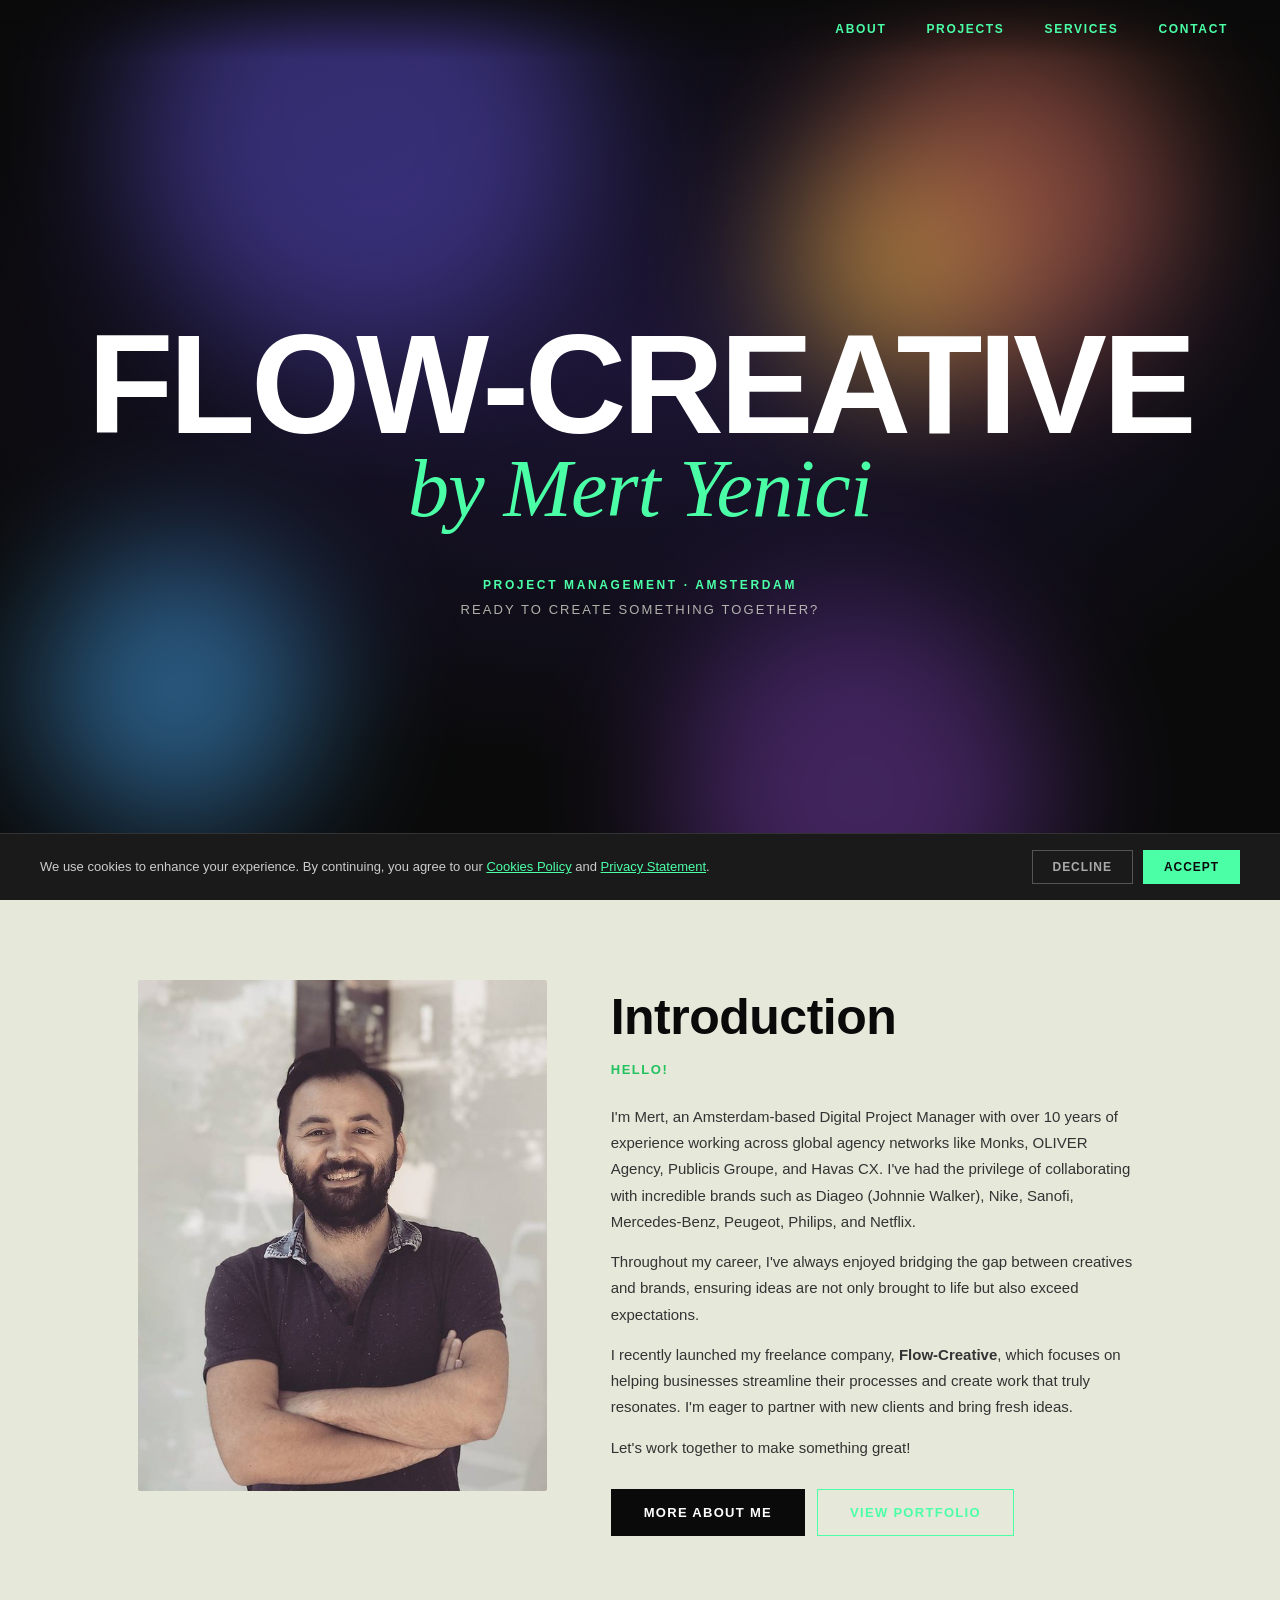
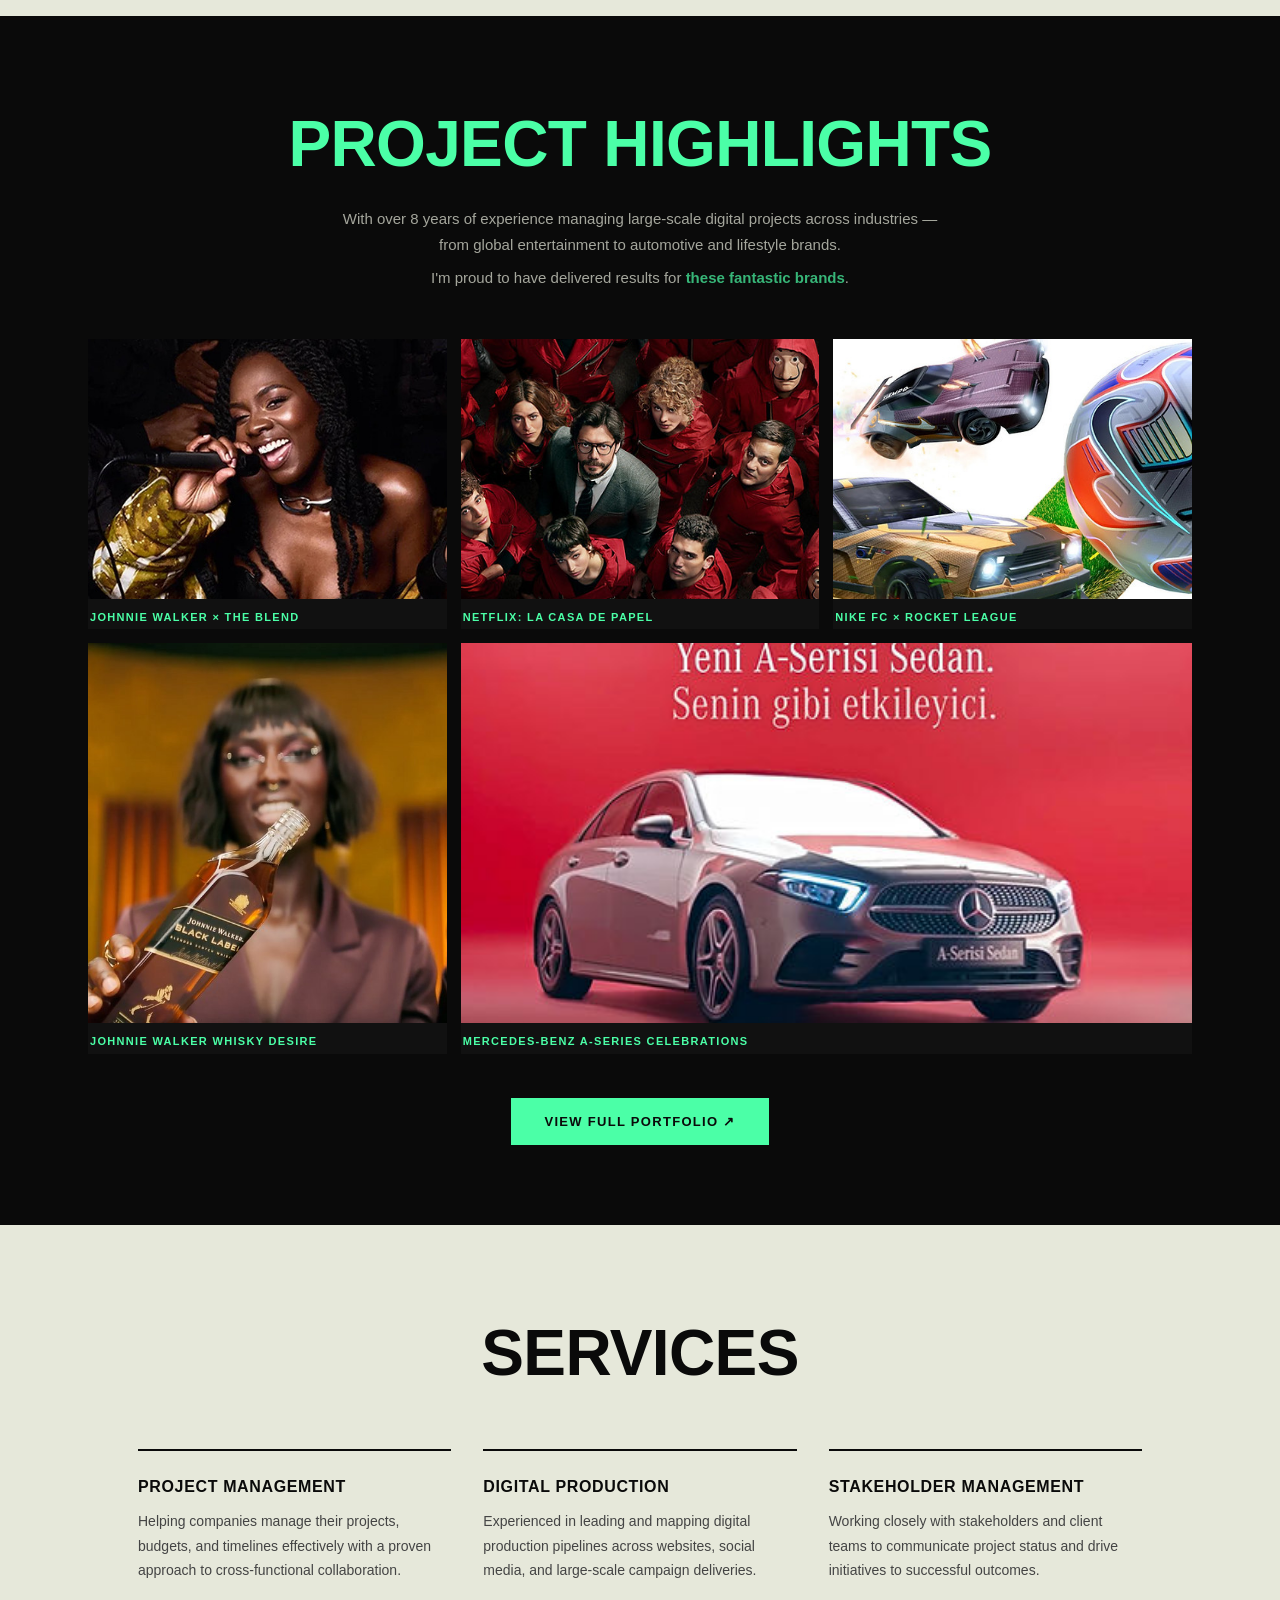
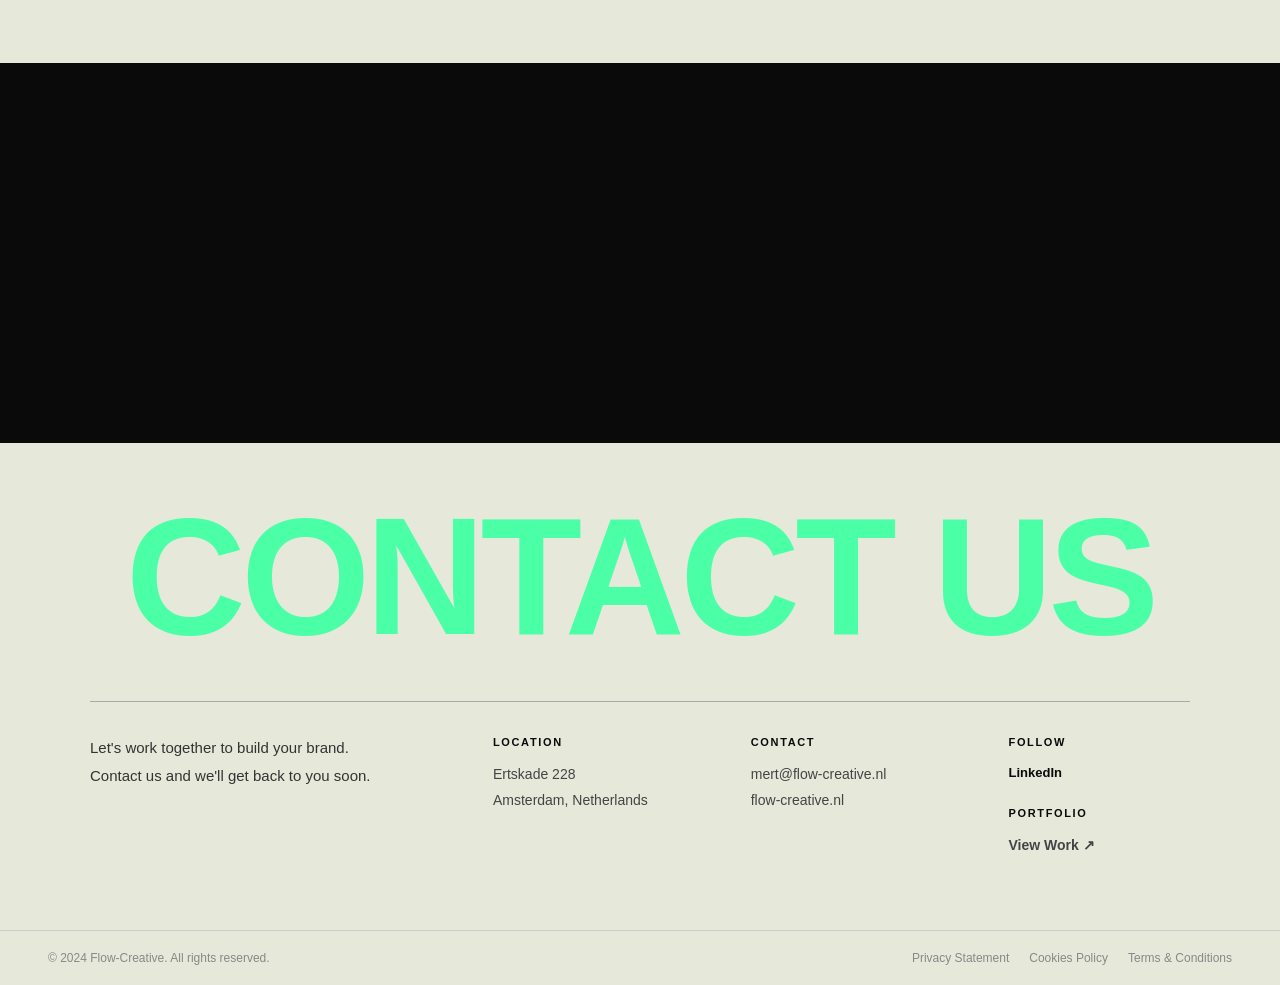
==== index.html @ 9d8aa04b "Add files via upload" ====
<!DOCTYPE html>
<html lang="en">
<head>
<meta charset="UTF-8">
<meta name="viewport" content="width=device-width, initial-scale=1.0">
<title>Flow-Creative | Creative Agency</title>
<meta name="description" content="Flow-Creative is a freelance creative agency specializing in digital project management, helping businesses streamline processes and achieve project success.">
<style>
  *, *::before, *::after { box-sizing: border-box; margin: 0; padding: 0; }
  :root {
    --green: #4BFFA7;
    --black: #0a0a0a;
    --offwhite: #E6E8DA;
    --white: #ffffff;
  }
  html { scroll-behavior: smooth; }
  body {
    font-family: 'Helvetica Neue', Helvetica, Arial, sans-serif;
    background: var(--black);
    color: var(--offwhite);
    line-height: 1.5;
    overflow-x: hidden;
  }

  /* NAV */
  nav {
    position: fixed; top: 0; left: 0; right: 0; z-index: 100;
    display: flex; justify-content: flex-end; align-items: center;
    padding: 20px 52px; gap: 40px;
    background: linear-gradient(to bottom, rgba(10,10,10,0.7) 0%, transparent 100%);
  }
  nav a {
    color: var(--green); text-decoration: none; font-size: 12px;
    font-weight: 700; letter-spacing: 0.14em; text-transform: uppercase; transition: opacity 0.2s;
  }
  nav a:hover { opacity: 0.65; }

  /* HERO */
  .hero {
    position: relative; min-height: 100vh;
    display: flex; flex-direction: column; align-items: center; justify-content: center;
    text-align: center; overflow: hidden; padding: 120px 24px 80px;
  }
  .hero-bg { position: absolute; inset: 0; background: radial-gradient(ellipse 90% 70% at 50% 40%, #1c1535 0%, #0a0a0a 65%); z-index: 0; }
  .hero-orbs { position: absolute; inset: 0; z-index: 0; pointer-events: none; overflow: hidden; }
  .orb { position: absolute; border-radius: 50%; filter: blur(70px); opacity: 0.5; }
  .orb-1 { width: 460px; height: 460px; background: #5b4fcf; top: -100px; left: 10%; }
  .orb-2 { width: 340px; height: 340px; background: #e8795f; top: 30px; right: 8%; }
  .orb-3 { width: 280px; height: 280px; background: #4bafff; bottom: 8%; left: 3%; }
  .orb-4 { width: 220px; height: 220px; background: #f5c842; top: 18%; right: 22%; opacity: 0.45; }
  .orb-5 { width: 380px; height: 380px; background: #a855f7; bottom: -80px; right: 18%; opacity: 0.35; }
  .hero-content { position: relative; z-index: 1; }
  .hero h1 {
    font-size: clamp(60px, 11vw, 150px); font-weight: 900; letter-spacing: -0.03em;
    line-height: 0.92; color: var(--white); text-transform: uppercase;
    font-family: Impact, 'Arial Black', sans-serif;
  }
  .hero-script {
    font-family: Georgia, 'Times New Roman', serif; font-style: italic;
    font-size: clamp(36px, 6.5vw, 82px); font-weight: 400; color: var(--green);
    letter-spacing: -0.01em; line-height: 1.05; margin-top: -4px;
  }
  .hero-tagline { margin-top: 44px; font-size: 12px; letter-spacing: 0.22em; text-transform: uppercase; color: var(--green); font-weight: 700; }
  .hero-sub { margin-top: 6px; font-size: 13px; letter-spacing: 0.16em; text-transform: uppercase; color: var(--offwhite); opacity: 0.75; }

  /* BUTTONS */
  .btn {
    display: inline-block; padding: 13px 32px; font-size: 13px; font-weight: 700;
    letter-spacing: 0.1em; text-decoration: none; text-transform: uppercase;
    border: 1.5px solid var(--black); background: var(--black); color: var(--white);
    cursor: pointer; transition: background 0.2s, color 0.2s;
  }
  .btn:hover { background: var(--white); color: var(--black); }
  .btn-green { background: var(--green); color: var(--black); border-color: var(--green); }
  .btn-green:hover { background: var(--black); color: var(--green); border-color: var(--green); }
  .btn-outline-green { background: transparent; color: var(--green); border-color: var(--green); }
  .btn-outline-green:hover { background: var(--green); color: var(--black); }

  /* INTRO */
  .intro-wrap { background: var(--offwhite); }
  .intro { max-width: 1100px; margin: 0 auto; padding: 80px 48px; display: grid; grid-template-columns: 1fr 1.3fr; gap: 64px; align-items: start; }
  .intro-img { width: 100%; aspect-ratio: 4/5; overflow: hidden; border-radius: 2px; }
  .intro-img img { width: 100%; height: 100%; object-fit: cover; object-position: top center; display: block; }
  .intro-text h2 { font-size: clamp(30px, 4vw, 50px); font-weight: 900; font-family: Impact, 'Arial Black', sans-serif; letter-spacing: -0.01em; color: var(--black); margin-bottom: 4px; }
  .intro-text .hello { font-size: 13px; font-weight: 700; letter-spacing: 0.12em; text-transform: uppercase; color: #22c25e; margin-bottom: 22px; }
  .intro-text p { font-size: 15px; line-height: 1.75; color: #333; margin-bottom: 14px; }
  .intro-text p a { color: #d43200; font-weight: 600; text-decoration: none; }
  .intro-text p a:hover { text-decoration: underline; }
  .intro-btns { display: flex; gap: 12px; flex-wrap: wrap; margin-top: 28px; }

  /* PROJECTS */
  .projects-wrap { background: var(--black); }
  .projects { max-width: 1200px; margin: 0 auto; padding: 80px 48px; }
  .section-header { text-align: center; margin-bottom: 48px; }
  .section-header h2 { font-size: clamp(34px, 5.5vw, 64px); font-weight: 900; text-transform: uppercase; font-family: Impact, 'Arial Black', sans-serif; color: var(--green); letter-spacing: -0.01em; }
  .section-header p { max-width: 620px; margin: 14px auto 0; font-size: 15px; color: var(--offwhite); opacity: 0.7; line-height: 1.7; }
  .section-header p a { color: var(--green); font-weight: 600; text-decoration: none; }
  .project-grid { display: grid; grid-template-columns: 1fr 1fr 1fr; gap: 14px; }
  .project-card { position: relative; overflow: hidden; background: #111; cursor: pointer; }
  .project-card:hover img { transform: scale(1.05); }
  .project-card:hover .project-overlay { opacity: 1; }
  .project-card-inner { position: relative; overflow: hidden; height: 260px; }
  .project-card-inner.tall { height: 380px; }
  .project-card img { width: 100%; height: 100%; object-fit: cover; display: block; transition: transform 0.5s ease; }
  .project-overlay { position: absolute; inset: 0; background: rgba(75,255,167,0.12); opacity: 0; transition: opacity 0.3s; }
  .project-label { font-size: 11px; font-weight: 700; letter-spacing: 0.12em; text-transform: uppercase; color: var(--green); padding: 10px 2px 4px; }
  .projects-cta { text-align: center; margin-top: 44px; display: flex; gap: 16px; justify-content: center; flex-wrap: wrap; }

  /* SERVICES */
  .services-wrap { background: var(--offwhite); }
  .services { max-width: 1100px; margin: 0 auto; padding: 80px 48px; }
  .services .section-header h2 { color: var(--black); }
  .services .section-header p { color: #555; opacity: 1; }
  .services-grid { display: grid; grid-template-columns: repeat(3, 1fr); gap: 32px; margin-top: 48px; }
  .service-card { border-top: 2.5px solid var(--black); padding-top: 24px; }
  .service-card h3 { font-size: 16px; font-weight: 700; text-transform: uppercase; font-family: Impact, 'Arial Black', sans-serif; letter-spacing: 0.04em; color: var(--black); margin-bottom: 10px; }
  .service-card p { font-size: 14px; line-height: 1.75; color: #444; }

  /* MAP */
  .map-wrap iframe { display: block; width: 100%; height: 380px; border: none; }

  /* CONTACT */
  .contact-wrap { background: var(--offwhite); padding: 60px 48px 72px; display: flex; flex-direction: column; align-items: center; text-align: center; }
  .contact-big { font-size: clamp(60px, 13vw, 180px); font-weight: 900; font-family: Impact, 'Arial Black', sans-serif; color: var(--green); text-transform: uppercase; letter-spacing: -0.03em; line-height: 0.88; margin-bottom: 52px; }
  .contact-cols { display: grid; grid-template-columns: 2fr 1.2fr 1.2fr 1fr; gap: 40px; border-top: 1px solid #aaa; padding-top: 32px; max-width: 1100px; width: 100%; text-align: left; }
  .contact-col h4 { font-size: 11px; font-weight: 700; letter-spacing: 0.15em; text-transform: uppercase; color: var(--black); margin-bottom: 10px; }
  .contact-col p, .contact-col a { font-size: 14px; color: #444; line-height: 1.9; text-decoration: none; display: block; }
  .contact-col a:hover { color: var(--black); text-decoration: underline; }
  .social-links { display: flex; gap: 14px; margin-top: 6px; }
  .social-links a { font-size: 13px; font-weight: 700; color: var(--black); text-decoration: none; }
  .social-links a:hover { opacity: 0.55; }

  /* FOOTER */
  footer { background: var(--offwhite); border-top: 1px solid #ccc; padding: 18px 48px; display: flex; justify-content: space-between; align-items: center; font-size: 12px; color: #888; }
  footer a { color: #888; text-decoration: none; cursor: pointer; }
  footer a:hover { color: var(--black); }
  footer .footer-links { display: flex; gap: 20px; }

  /* COOKIE BANNER */
  .cookie-banner {
    position: fixed; bottom: 0; left: 0; right: 0; z-index: 200;
    background: #1a1a1a; border-top: 1px solid #333;
    padding: 16px 40px; display: flex; align-items: center; justify-content: space-between; gap: 20px;
    font-size: 13px; color: #ccc;
  }
  .cookie-banner a { color: var(--green); text-decoration: underline; cursor: pointer; }
  .cookie-banner-btns { display: flex; gap: 10px; flex-shrink: 0; }
  .cookie-btn {
    padding: 9px 20px; font-size: 12px; font-weight: 700; letter-spacing: 0.08em;
    text-transform: uppercase; border: 1.5px solid; cursor: pointer; transition: all 0.2s;
  }
  .cookie-btn-accept { background: var(--green); color: var(--black); border-color: var(--green); }
  .cookie-btn-accept:hover { background: #2ee88a; }
  .cookie-btn-decline { background: transparent; color: #aaa; border-color: #555; }
  .cookie-btn-decline:hover { border-color: #aaa; color: #fff; }
  .cookie-banner.hidden { display: none; }

  /* MODAL */
  .modal-overlay {
    position: fixed; inset: 0; z-index: 300;
    background: rgba(0,0,0,0.75);
    display: flex; align-items: center; justify-content: center;
    padding: 24px; opacity: 0; pointer-events: none; transition: opacity 0.25s;
  }
  .modal-overlay.active { opacity: 1; pointer-events: auto; }
  .modal {
    background: var(--white); color: #222;
    width: 100%; max-width: 680px; max-height: 80vh;
    border-radius: 4px; overflow: hidden;
    display: flex; flex-direction: column;
    transform: translateY(20px); transition: transform 0.25s;
  }
  .modal-overlay.active .modal { transform: translateY(0); }
  .modal-header {
    padding: 24px 28px 20px; border-bottom: 1px solid #eee;
    display: flex; align-items: center; justify-content: space-between; flex-shrink: 0;
  }
  .modal-header h3 { font-size: 18px; font-weight: 700; font-family: Impact, 'Arial Black', sans-serif; letter-spacing: 0.02em; text-transform: uppercase; }
  .modal-close {
    width: 32px; height: 32px; border: none; background: none;
    cursor: pointer; font-size: 22px; color: #666; line-height: 1;
    display: flex; align-items: center; justify-content: center;
    border-radius: 50%; transition: background 0.2s;
  }
  .modal-close:hover { background: #f0f0f0; }
  .modal-body { padding: 24px 28px; overflow-y: auto; flex: 1; }
  .modal-body h4 { font-size: 14px; font-weight: 700; margin: 20px 0 6px; color: #111; }
  .modal-body h4:first-child { margin-top: 0; }
  .modal-body p { font-size: 14px; line-height: 1.75; color: #444; margin-bottom: 10px; }
  .modal-body ul { padding-left: 20px; margin-bottom: 10px; }
  .modal-body ul li { font-size: 14px; line-height: 1.75; color: #444; margin-bottom: 4px; }
  .modal-body a { color: #d43200; }
  .modal-effective { font-size: 12px; color: #999; margin-bottom: 20px; }

  /* RESPONSIVE */
  @media (max-width: 960px) {
    nav { padding: 16px 24px; gap: 22px; }
    .intro { grid-template-columns: 1fr; padding: 60px 24px; gap: 36px; }
    .intro-img { aspect-ratio: 4/3; max-height: 340px; }
    .project-grid { grid-template-columns: 1fr 1fr; }
    .services-grid { grid-template-columns: 1fr 1fr; }
    .contact-cols { grid-template-columns: 1fr 1fr; gap: 28px; }
    .projects { padding: 60px 24px; }
    .services { padding: 60px 24px; }
    .contact-wrap { padding: 60px 24px 60px; }
    footer { padding: 16px 24px; flex-direction: column; gap: 8px; text-align: center; }
    .cookie-banner { flex-direction: column; padding: 16px 24px; text-align: center; }
  }
  @media (max-width: 600px) {
    nav { flex-wrap: wrap; justify-content: center; gap: 14px; padding: 14px 16px; }
    .project-grid { grid-template-columns: 1fr; }
    .project-card-inner.tall { height: 260px; }
    .services-grid { grid-template-columns: 1fr; }
    .contact-big { font-size: clamp(48px, 18vw, 100px); }
    .contact-cols { grid-template-columns: 1fr; }
    footer .footer-links { flex-direction: column; gap: 6px; align-items: center; }
  }
</style>
</head>
<body>

<!-- NAV -->
<nav>
  <a href="#about">About</a>
  <a href="#projects">Projects</a>
  <a href="#services">Services</a>
  <a href="#contact">Contact</a>
</nav>

<!-- HERO -->
<section class="hero">
  <div class="hero-bg"></div>
  <div class="hero-orbs">
    <div class="orb orb-1"></div>
    <div class="orb orb-2"></div>
    <div class="orb orb-3"></div>
    <div class="orb orb-4"></div>
    <div class="orb orb-5"></div>
  </div>
  <div class="hero-content">
    <h1>Flow-Creative</h1>
    <div class="hero-script">by Mert Yenici</div>
    <p class="hero-tagline">Project Management · Amsterdam</p>
    <p class="hero-sub">Ready to create something together?</p>
  </div>
</section>

<!-- INTRO -->
<section id="about" class="intro-wrap">
  <div class="intro">
    <div class="intro-img">
      <img src="mert-profile.png" alt="Mert Yenici — Flow-Creative">
    </div>
    <div class="intro-text">
      <h2>Introduction</h2>
      <p class="hello">Hello!</p>
      <p>I'm Mert, an Amsterdam-based Digital Project Manager with over 10 years of experience working across global agency networks like Monks, OLIVER Agency, Publicis Groupe, and Havas CX. I've had the privilege of collaborating with incredible brands such as Diageo (Johnnie Walker), Nike, Sanofi, Mercedes-Benz, Peugeot, Philips, and Netflix.</p>
      <p>Throughout my career, I've always enjoyed bridging the gap between creatives and brands, ensuring ideas are not only brought to life but also exceed expectations.</p>
      <p>I recently launched my freelance company, <strong>Flow-Creative</strong>, which focuses on helping businesses streamline their processes and create work that truly resonates. I'm eager to partner with new clients and bring fresh ideas.</p>
      <p>Let's work together to make something great!</p>
      <div class="intro-btns">
        <a href="https://www.linkedin.com/in/mertyenici/" target="_blank" rel="noopener" class="btn">More About Me</a>
        <a href="https://canva.link/v7fkd1pgxncw5as" target="_blank" rel="noopener" class="btn-outline-green btn">View Portfolio</a>
      </div>
    </div>
  </div>
</section>

<!-- PROJECTS -->
<section id="projects" class="projects-wrap">
  <div class="projects">
    <div class="section-header">
      <h2>Project Highlights</h2>
      <p>With over 8 years of experience managing large-scale digital projects across industries — from global entertainment to automotive and lifestyle brands.</p>
      <p style="margin-top:8px;">I'm proud to have delivered results for <a href="https://canva.link/v7fkd1pgxncw5as" target="_blank">these fantastic brands</a>.</p>
    </div>
    <div class="project-grid">
      <div class="project-card">
        <div class="project-card-inner">
          <img src="project-johnnie-blend.jpg" alt="Johnnie Walker × The Blend">
          <div class="project-overlay"></div>
        </div>
        <p class="project-label">Johnnie Walker × The Blend</p>
      </div>
      <div class="project-card">
        <div class="project-card-inner">
          <img src="project-netflix.jpg" alt="Netflix: La Casa de Papel">
          <div class="project-overlay"></div>
        </div>
        <p class="project-label">Netflix: La Casa de Papel</p>
      </div>
      <div class="project-card">
        <div class="project-card-inner">
          <img src="project-nike-rocket.jpg" alt="Nike FC × Rocket League">
          <div class="project-overlay"></div>
        </div>
        <p class="project-label">Nike FC × Rocket League</p>
      </div>
      <div class="project-card">
        <div class="project-card-inner tall">
          <img src="project-johnnie-desire.png" alt="Johnnie Walker Whisky Desire">
          <div class="project-overlay"></div>
        </div>
        <p class="project-label">Johnnie Walker Whisky Desire</p>
      </div>
      <div class="project-card" style="grid-column: 2 / 4;">
        <div class="project-card-inner tall">
          <img src="project-mercedes.jpg" alt="Mercedes-Benz A-Series Celebrations">
          <div class="project-overlay"></div>
        </div>
        <p class="project-label">Mercedes-Benz A-Series Celebrations</p>
      </div>
    </div>
    <div class="projects-cta">
      <a href="https://canva.link/v7fkd1pgxncw5as" target="_blank" rel="noopener" class="btn btn-green">View Full Portfolio ↗</a>
    </div>
  </div>
</section>

<!-- SERVICES -->
<section id="services" class="services-wrap">
  <div class="services">
    <div class="section-header">
      <h2>Services</h2>
    </div>
    <div class="services-grid">
      <div class="service-card">
        <h3>Project Management</h3>
        <p>Helping companies manage their projects, budgets, and timelines effectively with a proven approach to cross-functional collaboration.</p>
      </div>
      <div class="service-card">
        <h3>Digital Production</h3>
        <p>Experienced in leading and mapping digital production pipelines across websites, social media, and large-scale campaign deliveries.</p>
      </div>
      <div class="service-card">
        <h3>Stakeholder Management</h3>
        <p>Working closely with stakeholders and client teams to communicate project status and drive initiatives to successful outcomes.</p>
      </div>
    </div>
  </div>
</section>

<!-- MAP -->
<div class="map-wrap">
  <iframe
    src="https://maps.google.com/maps?q=Ertskade+228,+Amsterdam,+Netherlands&output=embed&z=15"
    title="Flow-Creative location — Amsterdam"
    loading="lazy"
    referrerpolicy="no-referrer-when-downgrade">
  </iframe>
</div>

<!-- CONTACT -->
<section id="contact" class="contact-wrap">
  <div class="contact-big">Contact Us</div>
  <div class="contact-cols">
    <div class="contact-col">
      <p style="font-size:15px;color:#333;line-height:1.85;">Let's work together to build your brand.<br>Contact us and we'll get back to you soon.</p>
    </div>
    <div class="contact-col">
      <h4>Location</h4>
      <p>Ertskade 228</p>
      <p>Amsterdam, Netherlands</p>
    </div>
    <div class="contact-col">
      <h4>Contact</h4>
      <a href="mailto:mert@flow-creative.nl">mert@flow-creative.nl</a>
      <a href="https://flow-creative.nl">flow-creative.nl</a>
    </div>
    <div class="contact-col">
      <h4>Follow</h4>
      <div class="social-links">
        <a href="https://www.linkedin.com/in/mertyenici/" target="_blank" rel="noopener">LinkedIn</a>
      </div>
      <h4 style="margin-top:20px;">Portfolio</h4>
      <a href="https://canva.link/v7fkd1pgxncw5as" target="_blank" rel="noopener" style="font-weight:600;">View Work ↗</a>
    </div>
  </div>
</section>

<!-- FOOTER -->
<footer>
  <span>© 2024 Flow-Creative. All rights reserved.</span>
  <div class="footer-links">
    <a onclick="openModal('privacy')">Privacy Statement</a>
    <a onclick="openModal('cookies')">Cookies Policy</a>
    <a onclick="openModal('terms')">Terms &amp; Conditions</a>
  </div>
</footer>

<!-- COOKIE BANNER -->
<div class="cookie-banner" id="cookieBanner">
  <span>We use cookies to enhance your experience. By continuing, you agree to our <a onclick="openModal('cookies')">Cookies Policy</a> and <a onclick="openModal('privacy')">Privacy Statement</a>.</span>
  <div class="cookie-banner-btns">
    <button class="cookie-btn cookie-btn-decline" onclick="dismissCookies()">Decline</button>
    <button class="cookie-btn cookie-btn-accept" onclick="acceptCookies()">Accept</button>
  </div>
</div>

<!-- MODAL OVERLAY -->
<div class="modal-overlay" id="modalOverlay" onclick="closeModalOutside(event)">
  <div class="modal">
    <div class="modal-header">
      <h3 id="modalTitle">Privacy Statement</h3>
      <button class="modal-close" onclick="closeModal()">&#x2715;</button>
    </div>
    <div class="modal-body" id="modalBody"></div>
  </div>
</div>

<script>
  const content = {
    privacy: {
      title: 'Privacy Statement',
      html: `
        <p class="modal-effective">Effective Date: 20 November 2024</p>
        <p>Flow-Creative is committed to protecting your privacy. This Privacy Policy explains how we collect, use, and share information about you when you visit our website or interact with us.</p>
        <h4>1. Information We Collect</h4>
        <p>We may collect the following types of information:</p>
        <ul>
          <li><strong>Personal Information:</strong> Name, email address, phone number, and other contact details you voluntarily provide.</li>
          <li><strong>Technical Information:</strong> IP address, browser type, operating system, and usage data collected automatically through cookies.</li>
          <li><strong>Other Information:</strong> Any additional data you provide when contacting or subscribing to our services.</li>
        </ul>
        <h4>2. How We Use Your Information</h4>
        <ul>
          <li>Respond to your inquiries and provide requested services.</li>
          <li>Improve the functionality, design, and performance of our website.</li>
          <li>Communicate updates, promotions, or news relevant to our services (with your consent).</li>
          <li>Comply with legal obligations or enforce our terms and policies.</li>
        </ul>
        <h4>3. Sharing Your Information</h4>
        <p>We do not sell or rent your information. We may share it with trusted service providers who help us operate our website, or with legal authorities when required by law.</p>
        <h4>4. Cookies and Tracking Technologies</h4>
        <p>We use cookies to enhance your browsing experience. For more details, see our Cookies Policy.</p>
        <h4>5. Data Retention</h4>
        <p>We retain your information only as long as necessary to fulfill the purposes outlined in this policy or as required by law.</p>
        <h4>6. Your Rights</h4>
        <ul>
          <li>Access, correct, or delete your data.</li>
          <li>Object to or restrict data processing.</li>
          <li>Withdraw consent for certain uses.</li>
          <li>File a complaint with a data protection authority.</li>
        </ul>
        <h4>7. Data Security</h4>
        <p>We take appropriate technical and organizational measures to protect your data from unauthorized access, loss, or misuse.</p>
        <h4>8. Third-Party Links</h4>
        <p>Our website may contain links to third-party websites. We are not responsible for their privacy practices.</p>
        <h4>9. Changes to This Policy</h4>
        <p>We may update this Privacy Policy from time to time. Any changes will be posted on this page.</p>
        <h4>10. Contact Us</h4>
        <p>Email: <a href="mailto:mert@flow-creative.nl">mert@flow-creative.nl</a><br>Phone: +31 6 86248751</p>
      `
    },
    cookies: {
      title: 'Cookies Policy',
      html: `
        <p>At Flow-Creative, we value your privacy and are committed to being transparent about the technologies we use.</p>
        <h4>What Are Cookies?</h4>
        <p>Cookies are small text files stored on your device by your web browser. They help websites recognize your device and improve your browsing experience by remembering your preferences and interactions.</p>
        <h4>How We Use Cookies</h4>
        <ul>
          <li>Enhance your browsing experience on our website.</li>
          <li>Analyze website traffic and improve our content and functionality.</li>
          <li>Enable essential website functions and security features.</li>
        </ul>
        <h4>Types of Cookies We Use</h4>
        <ul>
          <li><strong>Essential Cookies:</strong> Required for the website to function properly.</li>
          <li><strong>Performance Cookies:</strong> Help us understand how visitors interact with our site by collecting anonymous data.</li>
          <li><strong>Functional Cookies:</strong> Remember your preferences, such as language or region.</li>
          <li><strong>Advertising/Tracking Cookies:</strong> Provide personalized ads and track website activity for analytics.</li>
        </ul>
        <h4>Your Choices</h4>
        <p>You can manage your cookie preferences at any time through your browser settings or via the cookie banner displayed when you visit our website.</p>
        <h4>Third-Party Cookies</h4>
        <p>Some cookies on our site are set by third parties (e.g., analytics providers). We do not control these cookies.</p>
        <h4>Contact Us</h4>
        <p>Email: <a href="mailto:mert@flow-creative.nl">mert@flow-creative.nl</a><br>Phone: +31 6 86248751</p>
      `
    },
    terms: {
      title: 'Terms & Conditions',
      html: `
        <p class="modal-effective">Effective Date: 20 November 2024</p>
        <p>By accessing and using the Flow-Creative website (flow-creative.nl), you agree to be bound by these Terms &amp; Conditions. Please read them carefully.</p>
        <h4>1. Services</h4>
        <p>Flow-Creative provides freelance digital project management, digital production, and stakeholder management services. The scope and terms of any engagement are agreed upon in writing prior to commencing work.</p>
        <h4>2. Intellectual Property</h4>
        <p>All content on this website, including text, images, and design, is the property of Flow-Creative unless otherwise stated. You may not reproduce, distribute, or use any content without prior written permission.</p>
        <h4>3. Limitation of Liability</h4>
        <p>Flow-Creative shall not be liable for any indirect, incidental, or consequential damages arising from the use of this website or our services. Our total liability shall not exceed the fees paid for the relevant service.</p>
        <h4>4. Third-Party Links</h4>
        <p>Our website may contain links to third-party websites. Flow-Creative is not responsible for the content or practices of these external sites.</p>
        <h4>5. Confidentiality</h4>
        <p>Both parties agree to keep confidential any proprietary information shared during a project engagement and not to disclose it to third parties without prior written consent.</p>
        <h4>6. Governing Law</h4>
        <p>These Terms &amp; Conditions are governed by the laws of the Netherlands. Any disputes shall be subject to the exclusive jurisdiction of the courts of Amsterdam.</p>
        <h4>7. Changes to These Terms</h4>
        <p>Flow-Creative reserves the right to update these Terms &amp; Conditions at any time. Continued use of the website following any changes constitutes acceptance of the updated terms.</p>
        <h4>8. Contact Us</h4>
        <p>Email: <a href="mailto:mert@flow-creative.nl">mert@flow-creative.nl</a><br>Phone: +31 6 86248751</p>
      `
    }
  };

  function openModal(type) {
    const c = content[type];
    document.getElementById('modalTitle').textContent = c.title;
    document.getElementById('modalBody').innerHTML = c.html;
    document.getElementById('modalOverlay').classList.add('active');
    document.body.style.overflow = 'hidden';
  }

  function closeModal() {
    document.getElementById('modalOverlay').classList.remove('active');
    document.body.style.overflow = '';
  }

  function closeModalOutside(e) {
    if (e.target === document.getElementById('modalOverlay')) closeModal();
  }

  document.addEventListener('keydown', function(e) {
    if (e.key === 'Escape') closeModal();
  });

  function acceptCookies() {
    localStorage.setItem('cookieConsent', 'accepted');
    document.getElementById('cookieBanner').classList.add('hidden');
  }

  function dismissCookies() {
    localStorage.setItem('cookieConsent', 'declined');
    document.getElementById('cookieBanner').classList.add('hidden');
  }

  window.addEventListener('load', function() {
    if (localStorage.getItem('cookieConsent')) {
      document.getElementById('cookieBanner').classList.add('hidden');
    }
  });
</script>

</body>
</html>
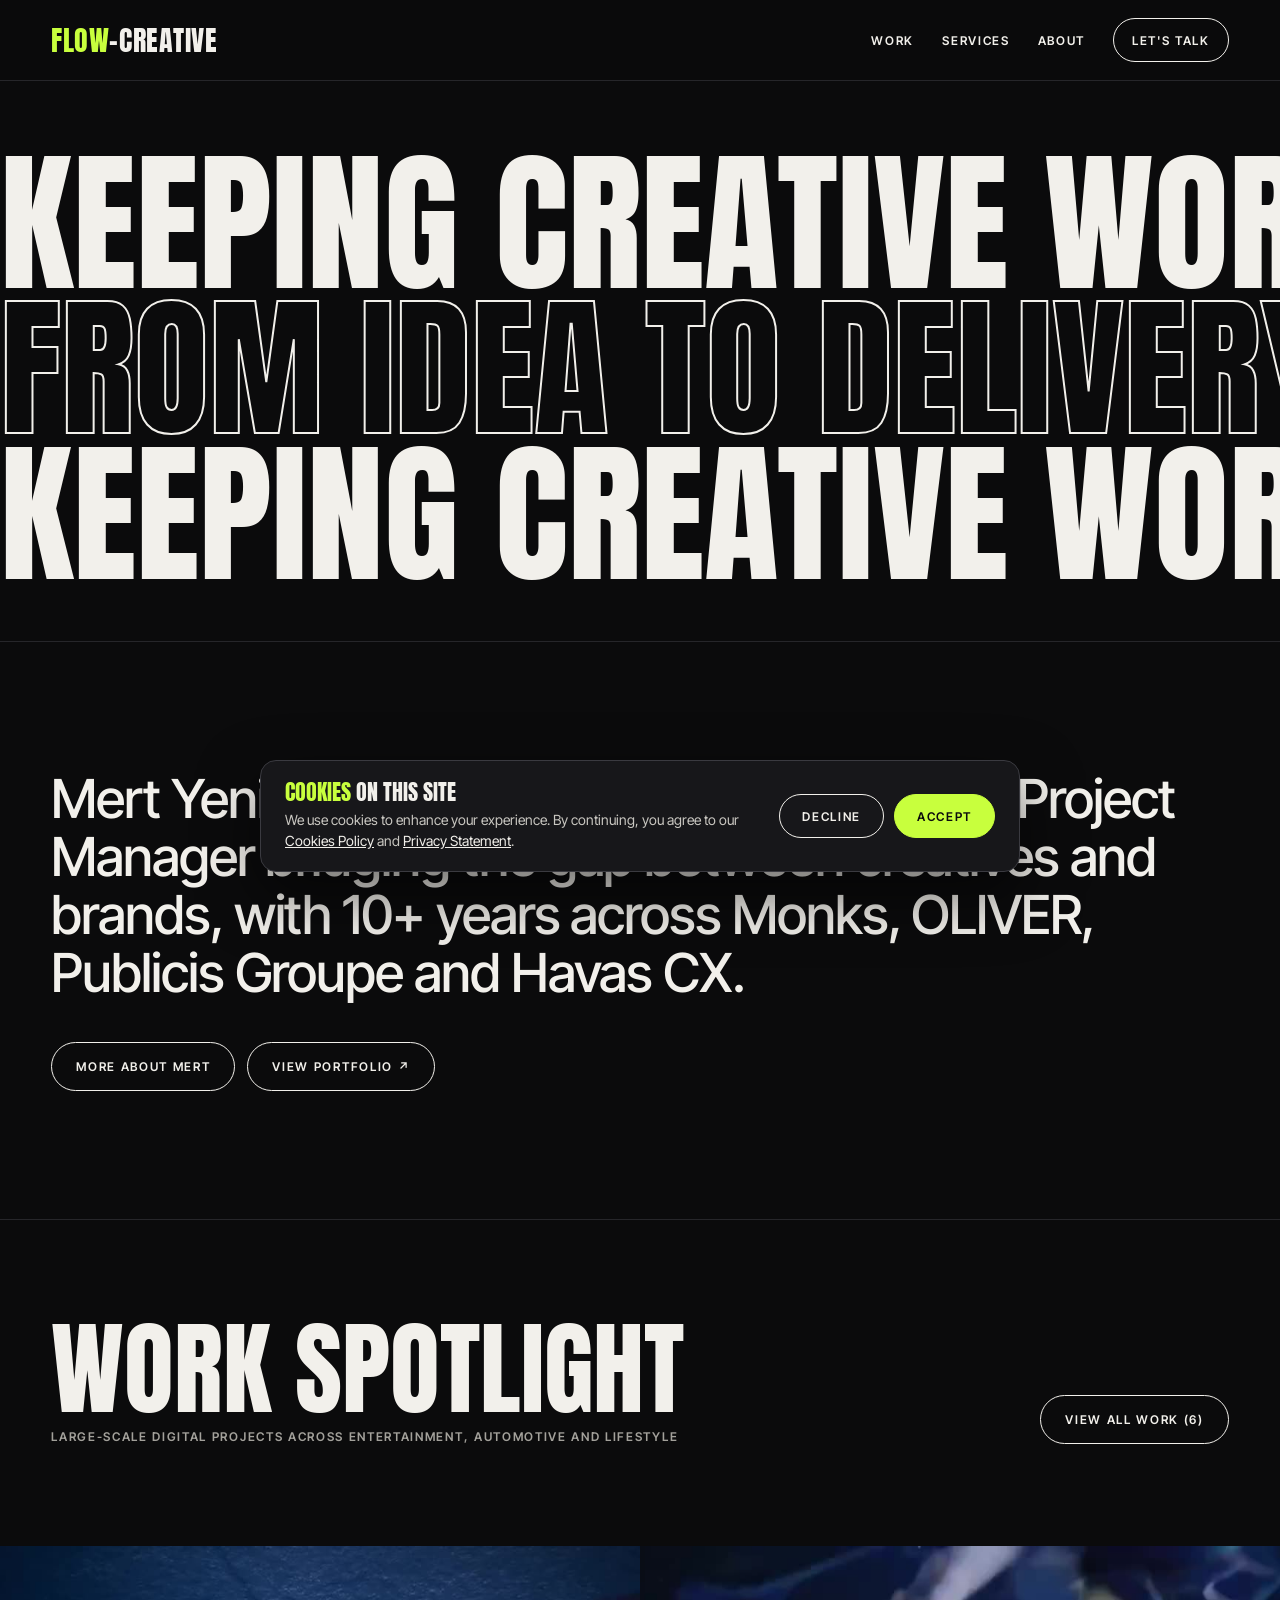
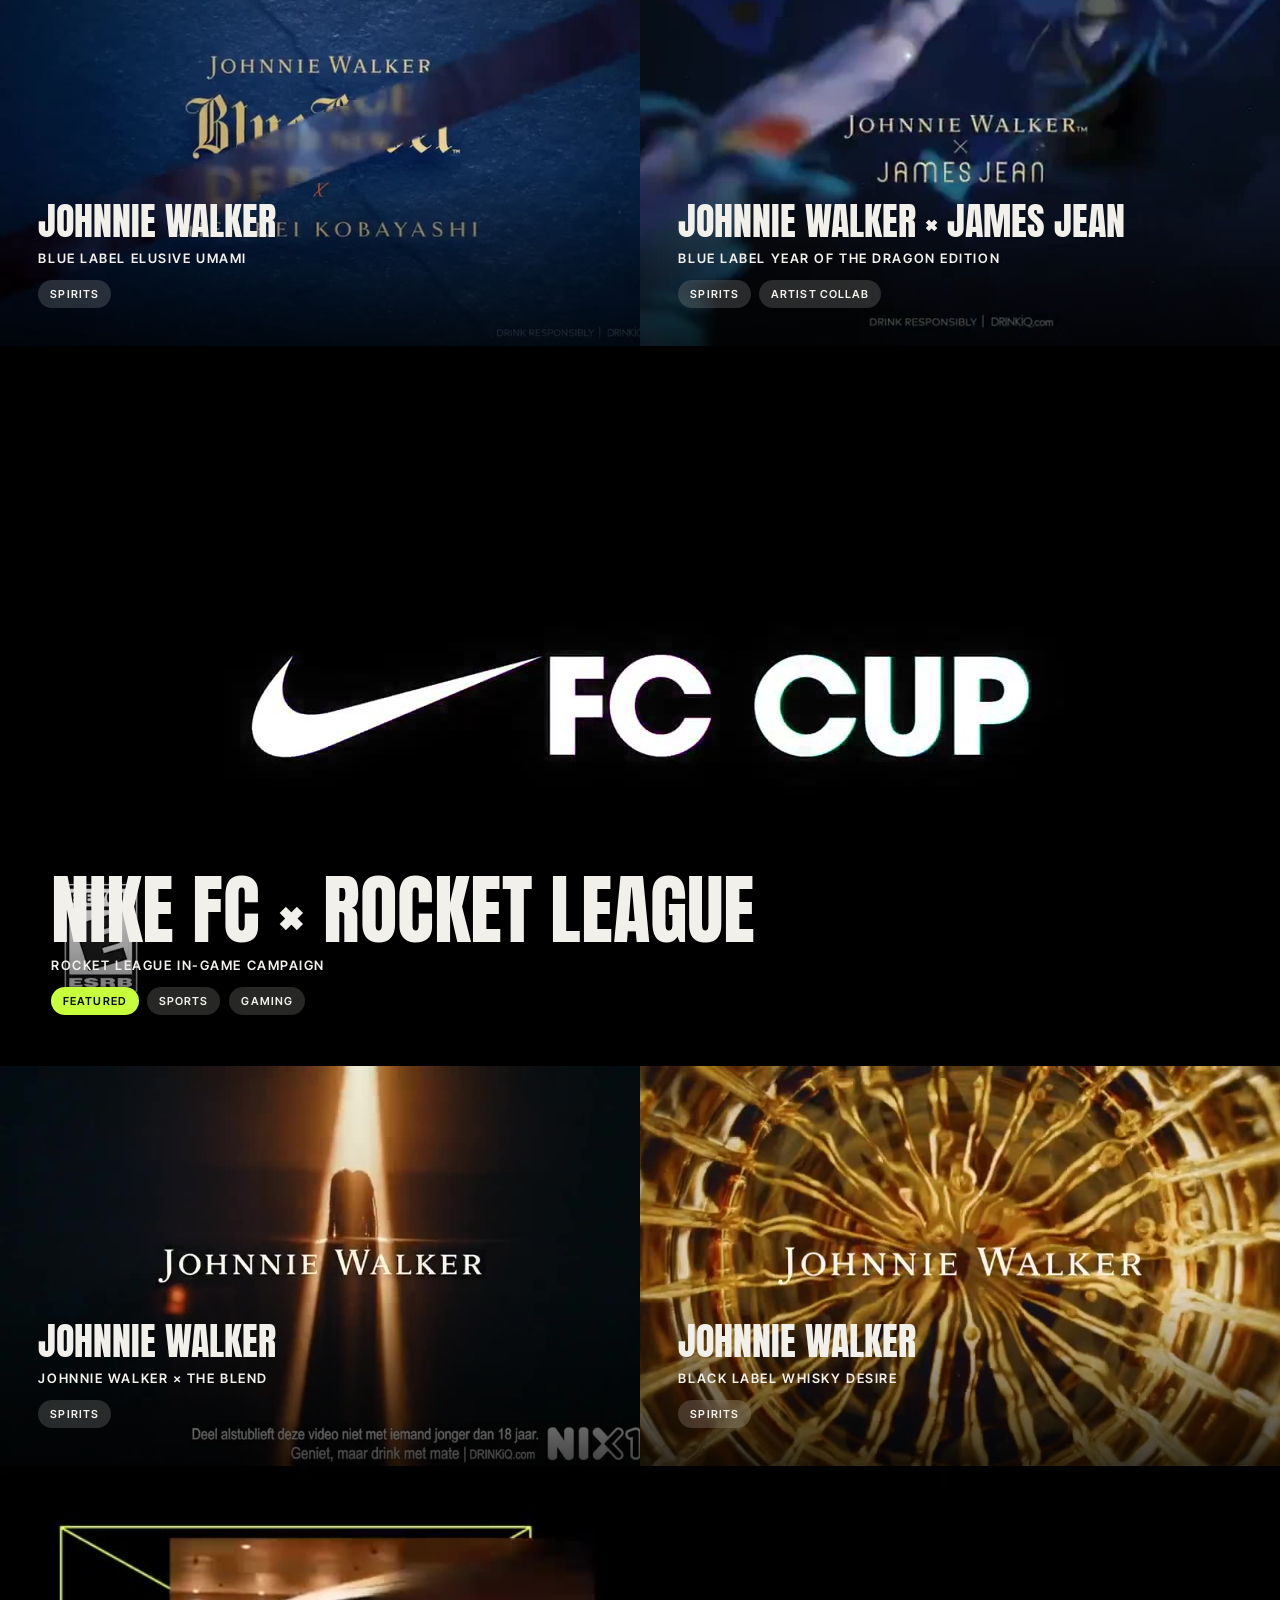
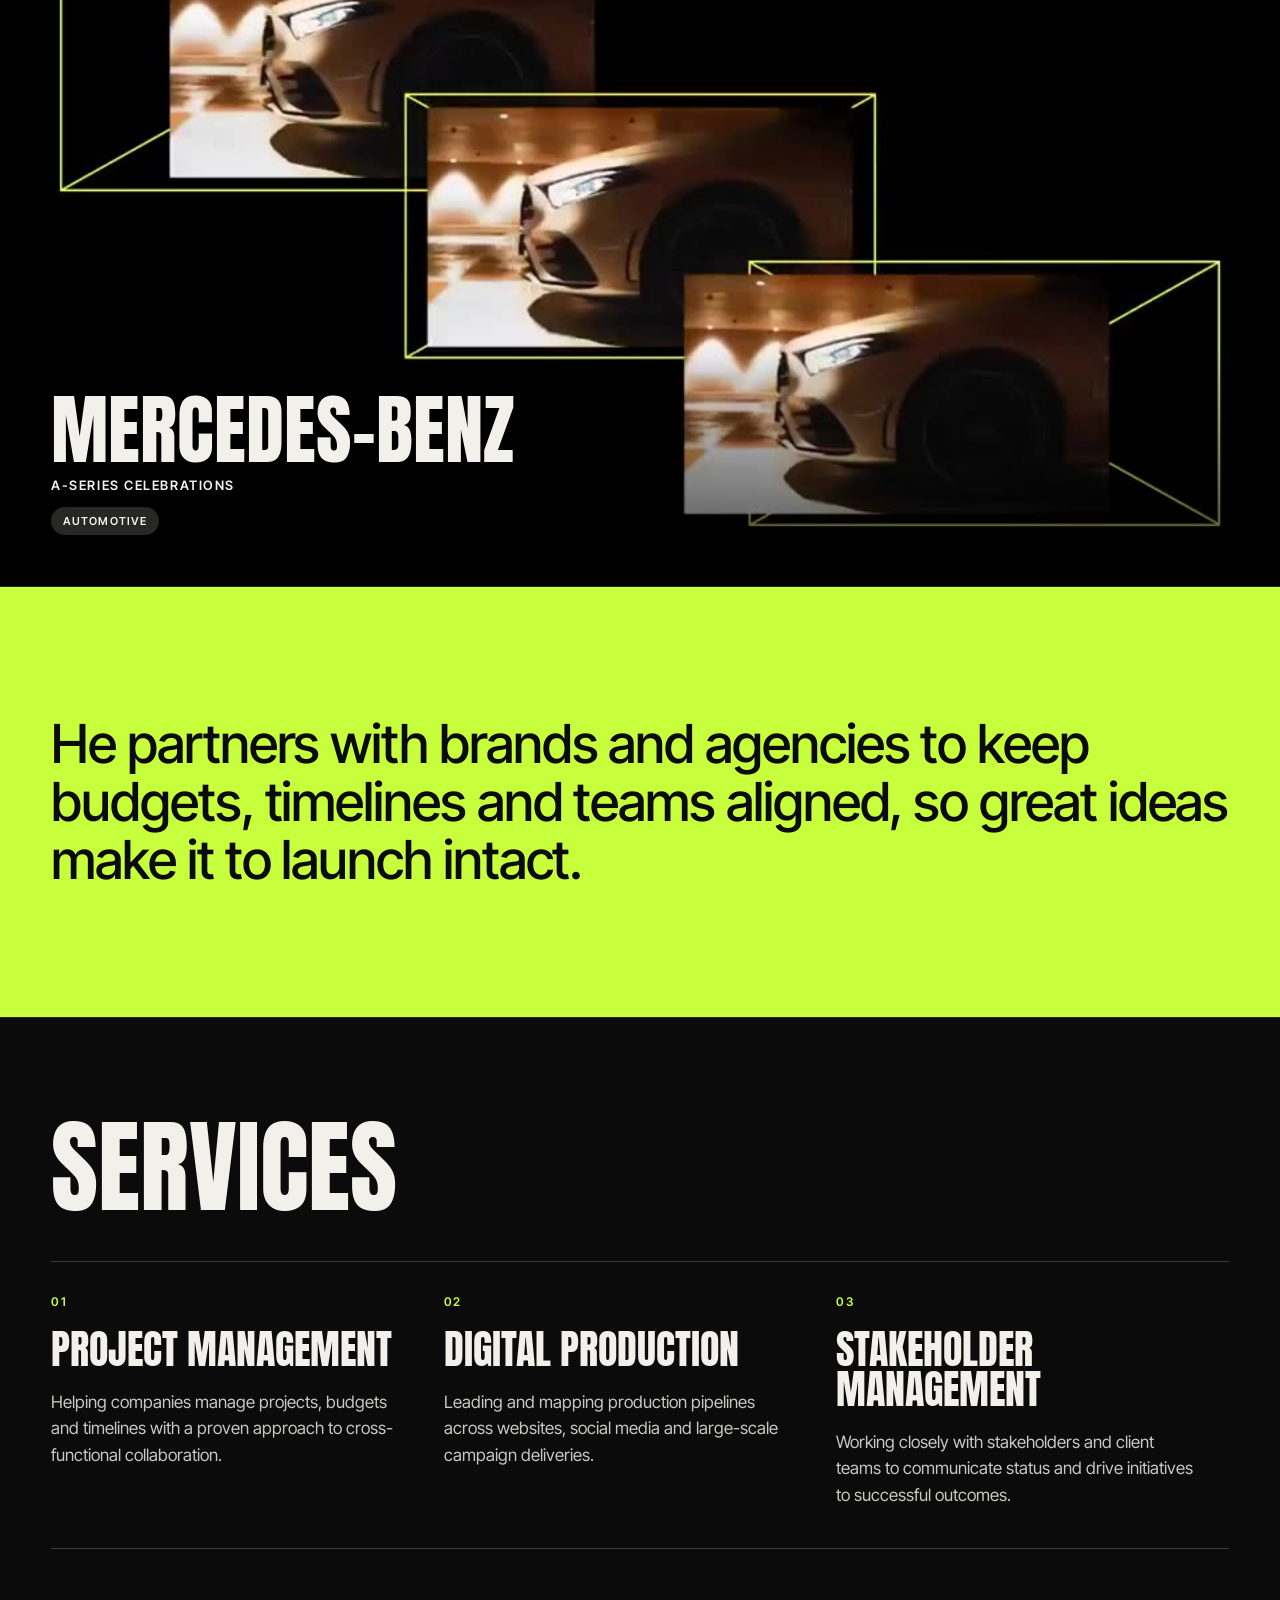
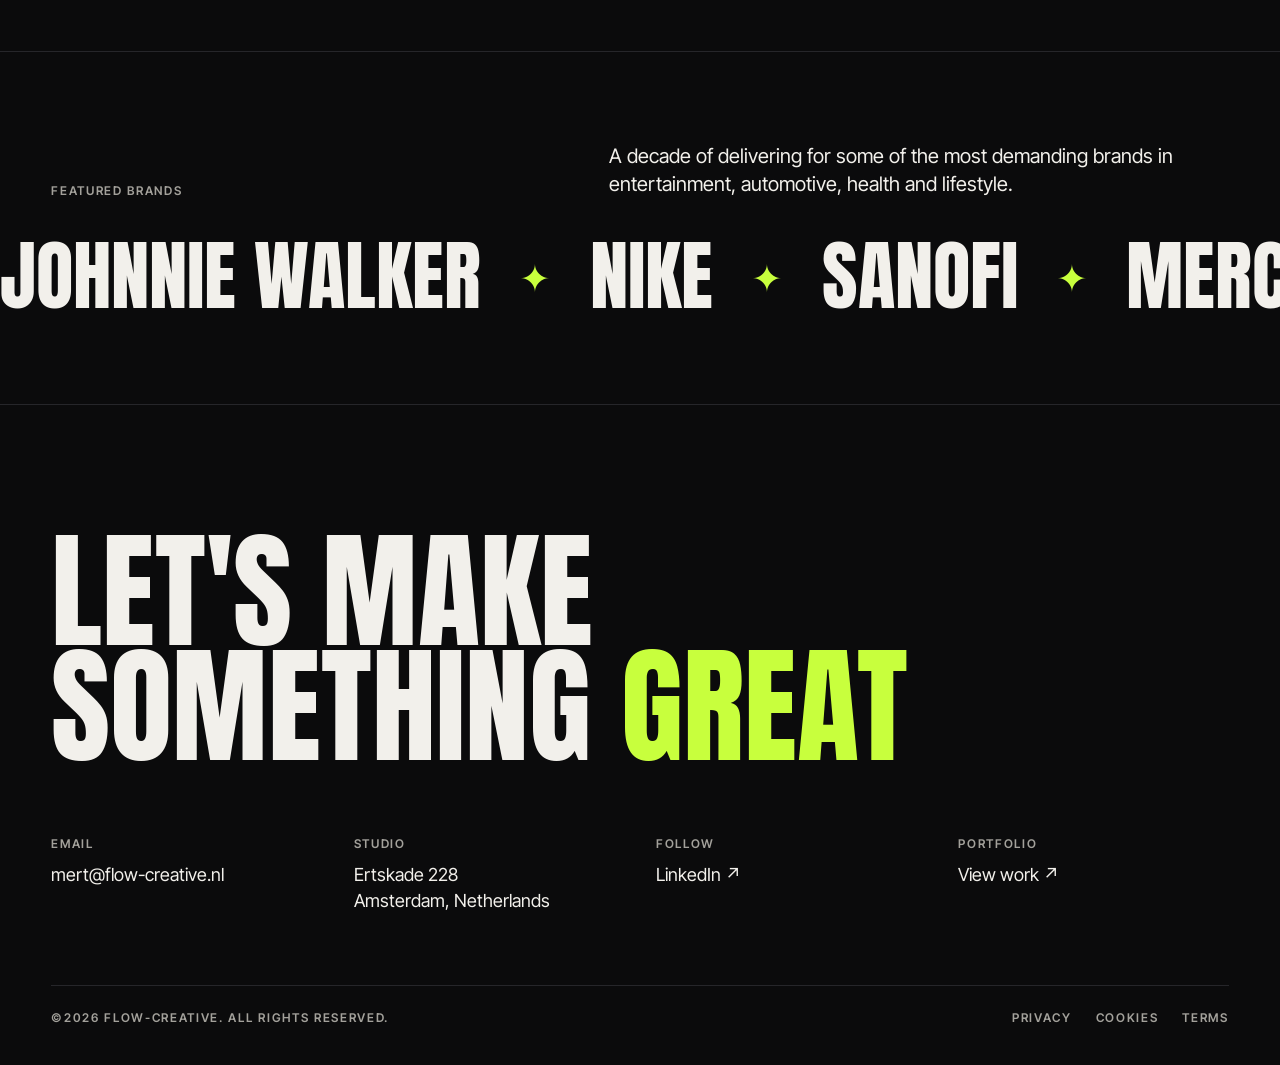
==== commit 27c7983e: "Add files via upload" ====
--- a/index.html
+++ b/index.html
@@ -1,546 +1,196 @@
-<!DOCTYPE html>
+<!doctype html>
 <html lang="en">
 <head>
-<meta charset="UTF-8">
-<meta name="viewport" content="width=device-width, initial-scale=1.0">
-<title>Flow-Creative | Creative Agency</title>
-<meta name="description" content="Flow-Creative is a freelance creative agency specializing in digital project management, helping businesses streamline processes and achieve project success.">
-<style>
-  *, *::before, *::after { box-sizing: border-box; margin: 0; padding: 0; }
-  :root {
-    --green: #4BFFA7;
-    --black: #0a0a0a;
-    --offwhite: #E6E8DA;
-    --white: #ffffff;
-  }
-  html { scroll-behavior: smooth; }
-  body {
-    font-family: 'Helvetica Neue', Helvetica, Arial, sans-serif;
-    background: var(--black);
-    color: var(--offwhite);
-    line-height: 1.5;
-    overflow-x: hidden;
-  }
-
-  /* NAV */
-  nav {
-    position: fixed; top: 0; left: 0; right: 0; z-index: 100;
-    display: flex; justify-content: flex-end; align-items: center;
-    padding: 20px 52px; gap: 40px;
-    background: linear-gradient(to bottom, rgba(10,10,10,0.7) 0%, transparent 100%);
-  }
-  nav a {
-    color: var(--green); text-decoration: none; font-size: 12px;
-    font-weight: 700; letter-spacing: 0.14em; text-transform: uppercase; transition: opacity 0.2s;
-  }
-  nav a:hover { opacity: 0.65; }
-
-  /* HERO */
-  .hero {
-    position: relative; min-height: 100vh;
-    display: flex; flex-direction: column; align-items: center; justify-content: center;
-    text-align: center; overflow: hidden; padding: 120px 24px 80px;
-  }
-  .hero-bg { position: absolute; inset: 0; background: radial-gradient(ellipse 90% 70% at 50% 40%, #1c1535 0%, #0a0a0a 65%); z-index: 0; }
-  .hero-orbs { position: absolute; inset: 0; z-index: 0; pointer-events: none; overflow: hidden; }
-  .orb { position: absolute; border-radius: 50%; filter: blur(70px); opacity: 0.5; }
-  .orb-1 { width: 460px; height: 460px; background: #5b4fcf; top: -100px; left: 10%; }
-  .orb-2 { width: 340px; height: 340px; background: #e8795f; top: 30px; right: 8%; }
-  .orb-3 { width: 280px; height: 280px; background: #4bafff; bottom: 8%; left: 3%; }
-  .orb-4 { width: 220px; height: 220px; background: #f5c842; top: 18%; right: 22%; opacity: 0.45; }
-  .orb-5 { width: 380px; height: 380px; background: #a855f7; bottom: -80px; right: 18%; opacity: 0.35; }
-  .hero-content { position: relative; z-index: 1; }
-  .hero h1 {
-    font-size: clamp(60px, 11vw, 150px); font-weight: 900; letter-spacing: -0.03em;
-    line-height: 0.92; color: var(--white); text-transform: uppercase;
-    font-family: Impact, 'Arial Black', sans-serif;
-  }
-  .hero-script {
-    font-family: Georgia, 'Times New Roman', serif; font-style: italic;
-    font-size: clamp(36px, 6.5vw, 82px); font-weight: 400; color: var(--green);
-    letter-spacing: -0.01em; line-height: 1.05; margin-top: -4px;
-  }
-  .hero-tagline { margin-top: 44px; font-size: 12px; letter-spacing: 0.22em; text-transform: uppercase; color: var(--green); font-weight: 700; }
-  .hero-sub { margin-top: 6px; font-size: 13px; letter-spacing: 0.16em; text-transform: uppercase; color: var(--offwhite); opacity: 0.75; }
-
-  /* BUTTONS */
-  .btn {
-    display: inline-block; padding: 13px 32px; font-size: 13px; font-weight: 700;
-    letter-spacing: 0.1em; text-decoration: none; text-transform: uppercase;
-    border: 1.5px solid var(--black); background: var(--black); color: var(--white);
-    cursor: pointer; transition: background 0.2s, color 0.2s;
-  }
-  .btn:hover { background: var(--white); color: var(--black); }
-  .btn-green { background: var(--green); color: var(--black); border-color: var(--green); }
-  .btn-green:hover { background: var(--black); color: var(--green); border-color: var(--green); }
-  .btn-outline-green { background: transparent; color: var(--green); border-color: var(--green); }
-  .btn-outline-green:hover { background: var(--green); color: var(--black); }
-
-  /* INTRO */
-  .intro-wrap { background: var(--offwhite); }
-  .intro { max-width: 1100px; margin: 0 auto; padding: 80px 48px; display: grid; grid-template-columns: 1fr 1.3fr; gap: 64px; align-items: start; }
-  .intro-img { width: 100%; aspect-ratio: 4/5; overflow: hidden; border-radius: 2px; }
-  .intro-img img { width: 100%; height: 100%; object-fit: cover; object-position: top center; display: block; }
-  .intro-text h2 { font-size: clamp(30px, 4vw, 50px); font-weight: 900; font-family: Impact, 'Arial Black', sans-serif; letter-spacing: -0.01em; color: var(--black); margin-bottom: 4px; }
-  .intro-text .hello { font-size: 13px; font-weight: 700; letter-spacing: 0.12em; text-transform: uppercase; color: #22c25e; margin-bottom: 22px; }
-  .intro-text p { font-size: 15px; line-height: 1.75; color: #333; margin-bottom: 14px; }
-  .intro-text p a { color: #d43200; font-weight: 600; text-decoration: none; }
-  .intro-text p a:hover { text-decoration: underline; }
-  .intro-btns { display: flex; gap: 12px; flex-wrap: wrap; margin-top: 28px; }
-
-  /* PROJECTS */
-  .projects-wrap { background: var(--black); }
-  .projects { max-width: 1200px; margin: 0 auto; padding: 80px 48px; }
-  .section-header { text-align: center; margin-bottom: 48px; }
-  .section-header h2 { font-size: clamp(34px, 5.5vw, 64px); font-weight: 900; text-transform: uppercase; font-family: Impact, 'Arial Black', sans-serif; color: var(--green); letter-spacing: -0.01em; }
-  .section-header p { max-width: 620px; margin: 14px auto 0; font-size: 15px; color: var(--offwhite); opacity: 0.7; line-height: 1.7; }
-  .section-header p a { color: var(--green); font-weight: 600; text-decoration: none; }
-  .project-grid { display: grid; grid-template-columns: 1fr 1fr 1fr; gap: 14px; }
-  .project-card { position: relative; overflow: hidden; background: #111; cursor: pointer; }
-  .project-card:hover img { transform: scale(1.05); }
-  .project-card:hover .project-overlay { opacity: 1; }
-  .project-card-inner { position: relative; overflow: hidden; height: 260px; }
-  .project-card-inner.tall { height: 380px; }
-  .project-card img { width: 100%; height: 100%; object-fit: cover; display: block; transition: transform 0.5s ease; }
-  .project-overlay { position: absolute; inset: 0; background: rgba(75,255,167,0.12); opacity: 0; transition: opacity 0.3s; }
-  .project-label { font-size: 11px; font-weight: 700; letter-spacing: 0.12em; text-transform: uppercase; color: var(--green); padding: 10px 2px 4px; }
-  .projects-cta { text-align: center; margin-top: 44px; display: flex; gap: 16px; justify-content: center; flex-wrap: wrap; }
-
-  /* SERVICES */
-  .services-wrap { background: var(--offwhite); }
-  .services { max-width: 1100px; margin: 0 auto; padding: 80px 48px; }
-  .services .section-header h2 { color: var(--black); }
-  .services .section-header p { color: #555; opacity: 1; }
-  .services-grid { display: grid; grid-template-columns: repeat(3, 1fr); gap: 32px; margin-top: 48px; }
-  .service-card { border-top: 2.5px solid var(--black); padding-top: 24px; }
-  .service-card h3 { font-size: 16px; font-weight: 700; text-transform: uppercase; font-family: Impact, 'Arial Black', sans-serif; letter-spacing: 0.04em; color: var(--black); margin-bottom: 10px; }
-  .service-card p { font-size: 14px; line-height: 1.75; color: #444; }
-
-  /* MAP */
-  .map-wrap iframe { display: block; width: 100%; height: 380px; border: none; }
-
-  /* CONTACT */
-  .contact-wrap { background: var(--offwhite); padding: 60px 48px 72px; display: flex; flex-direction: column; align-items: center; text-align: center; }
-  .contact-big { font-size: clamp(60px, 13vw, 180px); font-weight: 900; font-family: Impact, 'Arial Black', sans-serif; color: var(--green); text-transform: uppercase; letter-spacing: -0.03em; line-height: 0.88; margin-bottom: 52px; }
-  .contact-cols { display: grid; grid-template-columns: 2fr 1.2fr 1.2fr 1fr; gap: 40px; border-top: 1px solid #aaa; padding-top: 32px; max-width: 1100px; width: 100%; text-align: left; }
-  .contact-col h4 { font-size: 11px; font-weight: 700; letter-spacing: 0.15em; text-transform: uppercase; color: var(--black); margin-bottom: 10px; }
-  .contact-col p, .contact-col a { font-size: 14px; color: #444; line-height: 1.9; text-decoration: none; display: block; }
-  .contact-col a:hover { color: var(--black); text-decoration: underline; }
-  .social-links { display: flex; gap: 14px; margin-top: 6px; }
-  .social-links a { font-size: 13px; font-weight: 700; color: var(--black); text-decoration: none; }
-  .social-links a:hover { opacity: 0.55; }
-
-  /* FOOTER */
-  footer { background: var(--offwhite); border-top: 1px solid #ccc; padding: 18px 48px; display: flex; justify-content: space-between; align-items: center; font-size: 12px; color: #888; }
-  footer a { color: #888; text-decoration: none; cursor: pointer; }
-  footer a:hover { color: var(--black); }
-  footer .footer-links { display: flex; gap: 20px; }
-
-  /* COOKIE BANNER */
-  .cookie-banner {
-    position: fixed; bottom: 0; left: 0; right: 0; z-index: 200;
-    background: #1a1a1a; border-top: 1px solid #333;
-    padding: 16px 40px; display: flex; align-items: center; justify-content: space-between; gap: 20px;
-    font-size: 13px; color: #ccc;
-  }
-  .cookie-banner a { color: var(--green); text-decoration: underline; cursor: pointer; }
-  .cookie-banner-btns { display: flex; gap: 10px; flex-shrink: 0; }
-  .cookie-btn {
-    padding: 9px 20px; font-size: 12px; font-weight: 700; letter-spacing: 0.08em;
-    text-transform: uppercase; border: 1.5px solid; cursor: pointer; transition: all 0.2s;
-  }
-  .cookie-btn-accept { background: var(--green); color: var(--black); border-color: var(--green); }
-  .cookie-btn-accept:hover { background: #2ee88a; }
-  .cookie-btn-decline { background: transparent; color: #aaa; border-color: #555; }
-  .cookie-btn-decline:hover { border-color: #aaa; color: #fff; }
-  .cookie-banner.hidden { display: none; }
-
-  /* MODAL */
-  .modal-overlay {
-    position: fixed; inset: 0; z-index: 300;
-    background: rgba(0,0,0,0.75);
-    display: flex; align-items: center; justify-content: center;
-    padding: 24px; opacity: 0; pointer-events: none; transition: opacity 0.25s;
-  }
-  .modal-overlay.active { opacity: 1; pointer-events: auto; }
-  .modal {
-    background: var(--white); color: #222;
-    width: 100%; max-width: 680px; max-height: 80vh;
-    border-radius: 4px; overflow: hidden;
-    display: flex; flex-direction: column;
-    transform: translateY(20px); transition: transform 0.25s;
-  }
-  .modal-overlay.active .modal { transform: translateY(0); }
-  .modal-header {
-    padding: 24px 28px 20px; border-bottom: 1px solid #eee;
-    display: flex; align-items: center; justify-content: space-between; flex-shrink: 0;
-  }
-  .modal-header h3 { font-size: 18px; font-weight: 700; font-family: Impact, 'Arial Black', sans-serif; letter-spacing: 0.02em; text-transform: uppercase; }
-  .modal-close {
-    width: 32px; height: 32px; border: none; background: none;
-    cursor: pointer; font-size: 22px; color: #666; line-height: 1;
-    display: flex; align-items: center; justify-content: center;
-    border-radius: 50%; transition: background 0.2s;
-  }
-  .modal-close:hover { background: #f0f0f0; }
-  .modal-body { padding: 24px 28px; overflow-y: auto; flex: 1; }
-  .modal-body h4 { font-size: 14px; font-weight: 700; margin: 20px 0 6px; color: #111; }
-  .modal-body h4:first-child { margin-top: 0; }
-  .modal-body p { font-size: 14px; line-height: 1.75; color: #444; margin-bottom: 10px; }
-  .modal-body ul { padding-left: 20px; margin-bottom: 10px; }
-  .modal-body ul li { font-size: 14px; line-height: 1.75; color: #444; margin-bottom: 4px; }
-  .modal-body a { color: #d43200; }
-  .modal-effective { font-size: 12px; color: #999; margin-bottom: 20px; }
-
-  /* RESPONSIVE */
-  @media (max-width: 960px) {
-    nav { padding: 16px 24px; gap: 22px; }
-    .intro { grid-template-columns: 1fr; padding: 60px 24px; gap: 36px; }
-    .intro-img { aspect-ratio: 4/3; max-height: 340px; }
-    .project-grid { grid-template-columns: 1fr 1fr; }
-    .services-grid { grid-template-columns: 1fr 1fr; }
-    .contact-cols { grid-template-columns: 1fr 1fr; gap: 28px; }
-    .projects { padding: 60px 24px; }
-    .services { padding: 60px 24px; }
-    .contact-wrap { padding: 60px 24px 60px; }
-    footer { padding: 16px 24px; flex-direction: column; gap: 8px; text-align: center; }
-    .cookie-banner { flex-direction: column; padding: 16px 24px; text-align: center; }
-  }
-  @media (max-width: 600px) {
-    nav { flex-wrap: wrap; justify-content: center; gap: 14px; padding: 14px 16px; }
-    .project-grid { grid-template-columns: 1fr; }
-    .project-card-inner.tall { height: 260px; }
-    .services-grid { grid-template-columns: 1fr; }
-    .contact-big { font-size: clamp(48px, 18vw, 100px); }
-    .contact-cols { grid-template-columns: 1fr; }
-    footer .footer-links { flex-direction: column; gap: 6px; align-items: center; }
-  }
-</style>
+<meta charset="utf-8">
+<meta name="viewport" content="width=device-width, initial-scale=1">
+<title>Flow-Creative | Digital Project Management, Amsterdam</title>
+<meta name="description" content="Flow-Creative is the freelance practice of Mert Yenici, an Amsterdam-based Digital Project Manager bridging the gap between creatives and brands.">
+<link rel="preconnect" href="https://fonts.googleapis.com">
+<link rel="preconnect" href="https://fonts.gstatic.com" crossorigin>
+<link href="https://fonts.googleapis.com/css2?family=Anton&family=Inter+Tight:wght@400;500;600&display=swap" rel="stylesheet">
+<link rel="stylesheet" href="assets/css/styles.css">
 </head>
 <body>
 
-<!-- NAV -->
-<nav>
-  <a href="#about">About</a>
-  <a href="#projects">Projects</a>
-  <a href="#services">Services</a>
-  <a href="#contact">Contact</a>
-</nav>
+<header class="site-header">
+  <nav class="nav container">
+    <a href="#top" class="logo" aria-label="Flow-Creative home"><span class="accent">FLOW</span>-CREATIVE</a>
+    <div class="nav-links">
+      <a href="#work">WORK</a>
+      <a href="#services">SERVICES</a>
+      <a href="#about">ABOUT</a>
+      <a href="mailto:mert@flow-creative.nl" class="btn">LET'S TALK</a>
+    </div>
+  </nav>
+</header>
 
-<!-- HERO -->
-<section class="hero">
-  <div class="hero-bg"></div>
-  <div class="hero-orbs">
-    <div class="orb orb-1"></div>
-    <div class="orb orb-2"></div>
-    <div class="orb orb-3"></div>
-    <div class="orb orb-4"></div>
-    <div class="orb orb-5"></div>
-  </div>
-  <div class="hero-content">
-    <h1>Flow-Creative</h1>
-    <div class="hero-script">by Mert Yenici</div>
-    <p class="hero-tagline">Project Management · Amsterdam</p>
-    <p class="hero-sub">Ready to create something together?</p>
-  </div>
-</section>
+<main>
 
-<!-- INTRO -->
-<section id="about" class="intro-wrap">
-  <div class="intro">
-    <div class="intro-img">
-      <img src="mert-profile.png" alt="Mert Yenici — Flow-Creative">
+  <section id="top" class="hero" aria-label="Intro">
+    <h1 class="visually-hidden">Keeping creative work in flow</h1>
+    <div class="marquee" aria-hidden="true">
+      <div class="track track-left"><span>Keeping creative work</span><span class="accent">in flow</span><span>Keeping creative work</span><span class="accent">in flow</span></div>
+      <div class="track track-right"><span class="outline">From idea to delivery</span><span>from idea to delivery</span><span class="outline">From idea to delivery</span><span>from idea to delivery</span></div>
+      <div class="track track-left"><span>Keeping creative work</span><span class="accent">in flow</span><span>Keeping creative work</span><span class="accent">in flow</span></div>
     </div>
-    <div class="intro-text">
-      <h2>Introduction</h2>
-      <p class="hello">Hello!</p>
-      <p>I'm Mert, an Amsterdam-based Digital Project Manager with over 10 years of experience working across global agency networks like Monks, OLIVER Agency, Publicis Groupe, and Havas CX. I've had the privilege of collaborating with incredible brands such as Diageo (Johnnie Walker), Nike, Sanofi, Mercedes-Benz, Peugeot, Philips, and Netflix.</p>
-      <p>Throughout my career, I've always enjoyed bridging the gap between creatives and brands, ensuring ideas are not only brought to life but also exceed expectations.</p>
-      <p>I recently launched my freelance company, <strong>Flow-Creative</strong>, which focuses on helping businesses streamline their processes and create work that truly resonates. I'm eager to partner with new clients and bring fresh ideas.</p>
-      <p>Let's work together to make something great!</p>
-      <div class="intro-btns">
-        <a href="https://www.linkedin.com/in/mertyenici/" target="_blank" rel="noopener" class="btn">More About Me</a>
-        <a href="https://canva.link/v7fkd1pgxncw5as" target="_blank" rel="noopener" class="btn-outline-green btn">View Portfolio</a>
+  </section>
+
+  <section id="about" class="container statement-block">
+    <h2 class="statement">Mert Yenici is an Amsterdam-based Digital Project Manager bridging the gap between creatives and brands, with 10+ years across Monks, OLIVER, Publicis Groupe and Havas CX.</h2>
+    <div class="btn-row">
+      <a href="https://www.linkedin.com/in/mertyenici/" target="_blank" rel="noopener" class="btn btn-lg">MORE ABOUT MERT</a>
+      <a href="https://canva.link/v7fkd1pgxncw5as" target="_blank" rel="noopener" class="btn btn-lg">VIEW PORTFOLIO ↗</a>
+    </div>
+  </section>
+
+  <section id="work" class="section-border">
+    <div class="container work-head">
+      <div class="work-title">
+        <h2 class="display">Work spotlight</h2>
+        <p class="label">LARGE-SCALE DIGITAL PROJECTS ACROSS ENTERTAINMENT, AUTOMOTIVE AND LIFESTYLE</p>
+      </div>
+      <a href="https://canva.link/v7fkd1pgxncw5as" target="_blank" rel="noopener" class="btn btn-lg">VIEW ALL WORK (6)</a>
+    </div>
+
+    <div class="work-grid">
+
+      <a href="https://canva.link/v7fkd1pgxncw5as" target="_blank" rel="noopener" class="tile" data-lens="130" aria-label="Johnnie Walker, Blue Label Elusive Umami. Open portfolio">
+        <video class="media" src="assets/videos/jw-blue-label-elusive-umami.mp4" poster="assets/posters/jw-blue-label-elusive-umami.jpg" autoplay muted loop playsinline aria-hidden="true"></video>
+        <div class="lens" aria-hidden="true"><video class="media" src="assets/videos/jw-blue-label-elusive-umami.mp4" muted loop playsinline></video><div class="lens-tint"></div></div>
+        <div class="tile-meta">
+          <span class="tile-brand">Johnnie Walker</span>
+          <span class="tile-title">Blue Label Elusive Umami</span>
+          <div class="tags"><span class="tag">Spirits</span></div>
+        </div>
+      </a>
+
+      <a href="https://canva.link/v7fkd1pgxncw5as" target="_blank" rel="noopener" class="tile" data-lens="130" aria-label="Johnnie Walker × James Jean, Blue Label Year of the Dragon Edition. Open portfolio">
+        <video class="media" src="assets/videos/jw-james-jean-year-of-the-dragon.mp4" poster="assets/posters/jw-james-jean-year-of-the-dragon.jpg" autoplay muted loop playsinline aria-hidden="true"></video>
+        <div class="lens" aria-hidden="true"><video class="media" src="assets/videos/jw-james-jean-year-of-the-dragon.mp4" muted loop playsinline></video><div class="lens-tint"></div></div>
+        <div class="tile-meta">
+          <span class="tile-brand">Johnnie Walker × James Jean</span>
+          <span class="tile-title">Blue Label Year of the Dragon Edition</span>
+          <div class="tags"><span class="tag">Spirits</span><span class="tag">Artist collab</span></div>
+        </div>
+      </a>
+
+      <a href="https://canva.link/v7fkd1pgxncw5as" target="_blank" rel="noopener" class="tile tile-full" data-lens="190" aria-label="Nike FC × Rocket League. Open portfolio">
+        <video class="media" src="assets/videos/nike-fc-rocket-league.mp4" poster="assets/posters/nike-fc-rocket-league.jpg" autoplay muted loop playsinline aria-hidden="true"></video>
+        <div class="lens" aria-hidden="true"><video class="media" src="assets/videos/nike-fc-rocket-league.mp4" muted loop playsinline></video><div class="lens-tint"></div></div>
+        <div class="tile-meta">
+          <span class="tile-brand">Nike FC × Rocket League</span>
+          <span class="tile-title">Rocket League in-game campaign</span>
+          <div class="tags"><span class="tag tag-accent">Featured</span><span class="tag">Sports</span><span class="tag">Gaming</span></div>
+        </div>
+      </a>
+
+      <a href="https://canva.link/v7fkd1pgxncw5as" target="_blank" rel="noopener" class="tile" data-lens="130" aria-label="Johnnie Walker × The Blend. Open portfolio">
+        <video class="media" src="assets/videos/jw-the-blend.mp4" poster="assets/posters/jw-the-blend.jpg" autoplay muted loop playsinline aria-hidden="true"></video>
+        <div class="lens" aria-hidden="true"><video class="media" src="assets/videos/jw-the-blend.mp4" muted loop playsinline></video><div class="lens-tint"></div></div>
+        <div class="tile-meta">
+          <span class="tile-brand">Johnnie Walker</span>
+          <span class="tile-title">Johnnie Walker × The Blend</span>
+          <div class="tags"><span class="tag">Spirits</span></div>
+        </div>
+      </a>
+
+      <a href="https://canva.link/v7fkd1pgxncw5as" target="_blank" rel="noopener" class="tile" data-lens="130" aria-label="Johnnie Walker, Black Label Whisky Desire. Open portfolio">
+        <video class="media" src="assets/videos/jw-black-label-whisky-desire.mp4" poster="assets/posters/jw-black-label-whisky-desire.jpg" autoplay muted loop playsinline aria-hidden="true"></video>
+        <div class="lens" aria-hidden="true"><video class="media" src="assets/videos/jw-black-label-whisky-desire.mp4" muted loop playsinline></video><div class="lens-tint"></div></div>
+        <div class="tile-meta">
+          <span class="tile-brand">Johnnie Walker</span>
+          <span class="tile-title">Black Label Whisky Desire</span>
+          <div class="tags"><span class="tag">Spirits</span></div>
+        </div>
+      </a>
+
+      <a href="https://canva.link/v7fkd1pgxncw5as" target="_blank" rel="noopener" class="tile tile-full" data-lens="190" aria-label="Mercedes-Benz, A-Series Celebrations. Open portfolio">
+        <video class="media" src="assets/videos/mercedes-benz-a-series-celebrations.mp4" poster="assets/posters/mercedes-benz-a-series-celebrations.jpg" autoplay muted loop playsinline aria-hidden="true"></video>
+        <div class="lens" aria-hidden="true"><video class="media" src="assets/videos/mercedes-benz-a-series-celebrations.mp4" muted loop playsinline></video><div class="lens-tint"></div></div>
+        <div class="tile-meta">
+          <span class="tile-brand">Mercedes-Benz</span>
+          <span class="tile-title">A-Series Celebrations</span>
+          <div class="tags"><span class="tag">Automotive</span></div>
+        </div>
+      </a>
+
+    </div>
+  </section>
+
+  <section class="approach" aria-label="Approach">
+    <div class="container">
+      <h2 class="statement">He partners with brands and agencies to keep budgets, timelines and teams aligned, so great ideas make it to launch intact.</h2>
+    </div>
+  </section>
+
+  <section id="services" class="section-border">
+    <div class="container services">
+      <h2 class="display">Services</h2>
+      <div class="service-grid">
+        <div class="service">
+          <span class="service-num">01</span>
+          <h3>Project management</h3>
+          <p>Helping companies manage projects, budgets and timelines with a proven approach to cross-functional collaboration.</p>
+        </div>
+        <div class="service">
+          <span class="service-num">02</span>
+          <h3>Digital production</h3>
+          <p>Leading and mapping production pipelines across websites, social media and large-scale campaign deliveries.</p>
+        </div>
+        <div class="service">
+          <span class="service-num">03</span>
+          <h3>Stakeholder management</h3>
+          <p>Working closely with stakeholders and client teams to communicate status and drive initiatives to successful outcomes.</p>
+        </div>
+      </div>
+    </div>
+  </section>
+
+  <section class="brands section-border" aria-label="Featured brands">
+    <div class="container brands-head">
+      <h2 class="label">FEATURED BRANDS</h2>
+      <p>A decade of delivering for some of the most demanding brands in entertainment, automotive, health and lifestyle.</p>
+    </div>
+    <div class="track track-slow brands-track" aria-hidden="true">
+      <span>Johnnie Walker<i>✦</i></span><span>Nike<i>✦</i></span><span>Sanofi<i>✦</i></span><span>Mercedes-Benz<i>✦</i></span><span>Peugeot<i>✦</i></span><span>Philips<i>✦</i></span><span>Netflix<i>✦</i></span>
+      <span>Johnnie Walker<i>✦</i></span><span>Nike<i>✦</i></span><span>Sanofi<i>✦</i></span><span>Mercedes-Benz<i>✦</i></span><span>Peugeot<i>✦</i></span><span>Philips<i>✦</i></span><span>Netflix<i>✦</i></span>
+    </div>
+    <p class="visually-hidden">Diageo (Johnnie Walker), Nike, Sanofi, Mercedes-Benz, Peugeot, Philips, Netflix</p>
+  </section>
+
+</main>
+
+<footer id="contact" class="section-border">
+  <div class="container footer">
+    <h2 class="footer-title">Let's make<br>something <span class="accent">great</span></h2>
+    <div class="footer-grid">
+      <div><span class="label">EMAIL</span><a href="mailto:mert@flow-creative.nl">mert@flow-creative.nl</a></div>
+      <div><span class="label">STUDIO</span><span>Ertskade 228<br>Amsterdam, Netherlands</span></div>
+      <div><span class="label">FOLLOW</span><a href="https://www.linkedin.com/in/mertyenici/" target="_blank" rel="noopener">LinkedIn ↗</a></div>
+      <div><span class="label">PORTFOLIO</span><a href="https://canva.link/v7fkd1pgxncw5as" target="_blank" rel="noopener">View work ↗</a></div>
+    </div>
+    <div class="footer-bottom label">
+      <span>©<span id="year">2026</span> FLOW-CREATIVE. ALL RIGHTS RESERVED.</span>
+      <div class="footer-links">
+        <a href="#">PRIVACY</a>
+        <a href="#">COOKIES</a>
+        <a href="#">TERMS</a>
       </div>
     </div>
   </div>
-</section>
-
-<!-- PROJECTS -->
-<section id="projects" class="projects-wrap">
-  <div class="projects">
-    <div class="section-header">
-      <h2>Project Highlights</h2>
-      <p>With over 8 years of experience managing large-scale digital projects across industries — from global entertainment to automotive and lifestyle brands.</p>
-      <p style="margin-top:8px;">I'm proud to have delivered results for <a href="https://canva.link/v7fkd1pgxncw5as" target="_blank">these fantastic brands</a>.</p>
-    </div>
-    <div class="project-grid">
-      <div class="project-card">
-        <div class="project-card-inner">
-          <img src="project-johnnie-blend.jpg" alt="Johnnie Walker × The Blend">
-          <div class="project-overlay"></div>
-        </div>
-        <p class="project-label">Johnnie Walker × The Blend</p>
-      </div>
-      <div class="project-card">
-        <div class="project-card-inner">
-          <img src="project-netflix.jpg" alt="Netflix: La Casa de Papel">
-          <div class="project-overlay"></div>
-        </div>
-        <p class="project-label">Netflix: La Casa de Papel</p>
-      </div>
-      <div class="project-card">
-        <div class="project-card-inner">
-          <img src="project-nike-rocket.jpg" alt="Nike FC × Rocket League">
-          <div class="project-overlay"></div>
-        </div>
-        <p class="project-label">Nike FC × Rocket League</p>
-      </div>
-      <div class="project-card">
-        <div class="project-card-inner tall">
-          <img src="project-johnnie-desire.png" alt="Johnnie Walker Whisky Desire">
-          <div class="project-overlay"></div>
-        </div>
-        <p class="project-label">Johnnie Walker Whisky Desire</p>
-      </div>
-      <div class="project-card" style="grid-column: 2 / 4;">
-        <div class="project-card-inner tall">
-          <img src="project-mercedes.jpg" alt="Mercedes-Benz A-Series Celebrations">
-          <div class="project-overlay"></div>
-        </div>
-        <p class="project-label">Mercedes-Benz A-Series Celebrations</p>
-      </div>
-    </div>
-    <div class="projects-cta">
-      <a href="https://canva.link/v7fkd1pgxncw5as" target="_blank" rel="noopener" class="btn btn-green">View Full Portfolio ↗</a>
-    </div>
-  </div>
-</section>
-
-<!-- SERVICES -->
-<section id="services" class="services-wrap">
-  <div class="services">
-    <div class="section-header">
-      <h2>Services</h2>
-    </div>
-    <div class="services-grid">
-      <div class="service-card">
-        <h3>Project Management</h3>
-        <p>Helping companies manage their projects, budgets, and timelines effectively with a proven approach to cross-functional collaboration.</p>
-      </div>
-      <div class="service-card">
-        <h3>Digital Production</h3>
-        <p>Experienced in leading and mapping digital production pipelines across websites, social media, and large-scale campaign deliveries.</p>
-      </div>
-      <div class="service-card">
-        <h3>Stakeholder Management</h3>
-        <p>Working closely with stakeholders and client teams to communicate project status and drive initiatives to successful outcomes.</p>
-      </div>
-    </div>
-  </div>
-</section>
-
-<!-- MAP -->
-<div class="map-wrap">
-  <iframe
-    src="https://maps.google.com/maps?q=Ertskade+228,+Amsterdam,+Netherlands&output=embed&z=15"
-    title="Flow-Creative location — Amsterdam"
-    loading="lazy"
-    referrerpolicy="no-referrer-when-downgrade">
-  </iframe>
-</div>
-
-<!-- CONTACT -->
-<section id="contact" class="contact-wrap">
-  <div class="contact-big">Contact Us</div>
-  <div class="contact-cols">
-    <div class="contact-col">
-      <p style="font-size:15px;color:#333;line-height:1.85;">Let's work together to build your brand.<br>Contact us and we'll get back to you soon.</p>
-    </div>
-    <div class="contact-col">
-      <h4>Location</h4>
-      <p>Ertskade 228</p>
-      <p>Amsterdam, Netherlands</p>
-    </div>
-    <div class="contact-col">
-      <h4>Contact</h4>
-      <a href="mailto:mert@flow-creative.nl">mert@flow-creative.nl</a>
-      <a href="https://flow-creative.nl">flow-creative.nl</a>
-    </div>
-    <div class="contact-col">
-      <h4>Follow</h4>
-      <div class="social-links">
-        <a href="https://www.linkedin.com/in/mertyenici/" target="_blank" rel="noopener">LinkedIn</a>
-      </div>
-      <h4 style="margin-top:20px;">Portfolio</h4>
-      <a href="https://canva.link/v7fkd1pgxncw5as" target="_blank" rel="noopener" style="font-weight:600;">View Work ↗</a>
-    </div>
-  </div>
-</section>
-
-<!-- FOOTER -->
-<footer>
-  <span>© 2024 Flow-Creative. All rights reserved.</span>
-  <div class="footer-links">
-    <a onclick="openModal('privacy')">Privacy Statement</a>
-    <a onclick="openModal('cookies')">Cookies Policy</a>
-    <a onclick="openModal('terms')">Terms &amp; Conditions</a>
-  </div>
 </footer>
 
-<!-- COOKIE BANNER -->
-<div class="cookie-banner" id="cookieBanner">
-  <span>We use cookies to enhance your experience. By continuing, you agree to our <a onclick="openModal('cookies')">Cookies Policy</a> and <a onclick="openModal('privacy')">Privacy Statement</a>.</span>
-  <div class="cookie-banner-btns">
-    <button class="cookie-btn cookie-btn-decline" onclick="dismissCookies()">Decline</button>
-    <button class="cookie-btn cookie-btn-accept" onclick="acceptCookies()">Accept</button>
+<div class="cookie-banner" id="cookie-banner" role="dialog" aria-label="Cookie consent" hidden>
+  <div class="cookie-text">
+    <span class="cookie-title"><span class="accent">Cookies</span> on this site</span>
+    <p>We use cookies to enhance your experience. By continuing, you agree to our <a href="#">Cookies Policy</a> and <a href="#">Privacy Statement</a>.</p>
+  </div>
+  <div class="cookie-actions">
+    <button type="button" class="btn" data-cookie="declined">DECLINE</button>
+    <button type="button" class="btn btn-accent" data-cookie="accepted">ACCEPT</button>
   </div>
 </div>
 
-<!-- MODAL OVERLAY -->
-<div class="modal-overlay" id="modalOverlay" onclick="closeModalOutside(event)">
-  <div class="modal">
-    <div class="modal-header">
-      <h3 id="modalTitle">Privacy Statement</h3>
-      <button class="modal-close" onclick="closeModal()">&#x2715;</button>
-    </div>
-    <div class="modal-body" id="modalBody"></div>
-  </div>
-</div>
-
-<script>
-  const content = {
-    privacy: {
-      title: 'Privacy Statement',
-      html: `
-        <p class="modal-effective">Effective Date: 20 November 2024</p>
-        <p>Flow-Creative is committed to protecting your privacy. This Privacy Policy explains how we collect, use, and share information about you when you visit our website or interact with us.</p>
-        <h4>1. Information We Collect</h4>
-        <p>We may collect the following types of information:</p>
-        <ul>
-          <li><strong>Personal Information:</strong> Name, email address, phone number, and other contact details you voluntarily provide.</li>
-          <li><strong>Technical Information:</strong> IP address, browser type, operating system, and usage data collected automatically through cookies.</li>
-          <li><strong>Other Information:</strong> Any additional data you provide when contacting or subscribing to our services.</li>
-        </ul>
-        <h4>2. How We Use Your Information</h4>
-        <ul>
-          <li>Respond to your inquiries and provide requested services.</li>
-          <li>Improve the functionality, design, and performance of our website.</li>
-          <li>Communicate updates, promotions, or news relevant to our services (with your consent).</li>
-          <li>Comply with legal obligations or enforce our terms and policies.</li>
-        </ul>
-        <h4>3. Sharing Your Information</h4>
-        <p>We do not sell or rent your information. We may share it with trusted service providers who help us operate our website, or with legal authorities when required by law.</p>
-        <h4>4. Cookies and Tracking Technologies</h4>
-        <p>We use cookies to enhance your browsing experience. For more details, see our Cookies Policy.</p>
-        <h4>5. Data Retention</h4>
-        <p>We retain your information only as long as necessary to fulfill the purposes outlined in this policy or as required by law.</p>
-        <h4>6. Your Rights</h4>
-        <ul>
-          <li>Access, correct, or delete your data.</li>
-          <li>Object to or restrict data processing.</li>
-          <li>Withdraw consent for certain uses.</li>
-          <li>File a complaint with a data protection authority.</li>
-        </ul>
-        <h4>7. Data Security</h4>
-        <p>We take appropriate technical and organizational measures to protect your data from unauthorized access, loss, or misuse.</p>
-        <h4>8. Third-Party Links</h4>
-        <p>Our website may contain links to third-party websites. We are not responsible for their privacy practices.</p>
-        <h4>9. Changes to This Policy</h4>
-        <p>We may update this Privacy Policy from time to time. Any changes will be posted on this page.</p>
-        <h4>10. Contact Us</h4>
-        <p>Email: <a href="mailto:mert@flow-creative.nl">mert@flow-creative.nl</a><br>Phone: +31 6 86248751</p>
-      `
-    },
-    cookies: {
-      title: 'Cookies Policy',
-      html: `
-        <p>At Flow-Creative, we value your privacy and are committed to being transparent about the technologies we use.</p>
-        <h4>What Are Cookies?</h4>
-        <p>Cookies are small text files stored on your device by your web browser. They help websites recognize your device and improve your browsing experience by remembering your preferences and interactions.</p>
-        <h4>How We Use Cookies</h4>
-        <ul>
-          <li>Enhance your browsing experience on our website.</li>
-          <li>Analyze website traffic and improve our content and functionality.</li>
-          <li>Enable essential website functions and security features.</li>
-        </ul>
-        <h4>Types of Cookies We Use</h4>
-        <ul>
-          <li><strong>Essential Cookies:</strong> Required for the website to function properly.</li>
-          <li><strong>Performance Cookies:</strong> Help us understand how visitors interact with our site by collecting anonymous data.</li>
-          <li><strong>Functional Cookies:</strong> Remember your preferences, such as language or region.</li>
-          <li><strong>Advertising/Tracking Cookies:</strong> Provide personalized ads and track website activity for analytics.</li>
-        </ul>
-        <h4>Your Choices</h4>
-        <p>You can manage your cookie preferences at any time through your browser settings or via the cookie banner displayed when you visit our website.</p>
-        <h4>Third-Party Cookies</h4>
-        <p>Some cookies on our site are set by third parties (e.g., analytics providers). We do not control these cookies.</p>
-        <h4>Contact Us</h4>
-        <p>Email: <a href="mailto:mert@flow-creative.nl">mert@flow-creative.nl</a><br>Phone: +31 6 86248751</p>
-      `
-    },
-    terms: {
-      title: 'Terms & Conditions',
-      html: `
-        <p class="modal-effective">Effective Date: 20 November 2024</p>
-        <p>By accessing and using the Flow-Creative website (flow-creative.nl), you agree to be bound by these Terms &amp; Conditions. Please read them carefully.</p>
-        <h4>1. Services</h4>
-        <p>Flow-Creative provides freelance digital project management, digital production, and stakeholder management services. The scope and terms of any engagement are agreed upon in writing prior to commencing work.</p>
-        <h4>2. Intellectual Property</h4>
-        <p>All content on this website, including text, images, and design, is the property of Flow-Creative unless otherwise stated. You may not reproduce, distribute, or use any content without prior written permission.</p>
-        <h4>3. Limitation of Liability</h4>
-        <p>Flow-Creative shall not be liable for any indirect, incidental, or consequential damages arising from the use of this website or our services. Our total liability shall not exceed the fees paid for the relevant service.</p>
-        <h4>4. Third-Party Links</h4>
-        <p>Our website may contain links to third-party websites. Flow-Creative is not responsible for the content or practices of these external sites.</p>
-        <h4>5. Confidentiality</h4>
-        <p>Both parties agree to keep confidential any proprietary information shared during a project engagement and not to disclose it to third parties without prior written consent.</p>
-        <h4>6. Governing Law</h4>
-        <p>These Terms &amp; Conditions are governed by the laws of the Netherlands. Any disputes shall be subject to the exclusive jurisdiction of the courts of Amsterdam.</p>
-        <h4>7. Changes to These Terms</h4>
-        <p>Flow-Creative reserves the right to update these Terms &amp; Conditions at any time. Continued use of the website following any changes constitutes acceptance of the updated terms.</p>
-        <h4>8. Contact Us</h4>
-        <p>Email: <a href="mailto:mert@flow-creative.nl">mert@flow-creative.nl</a><br>Phone: +31 6 86248751</p>
-      `
-    }
-  };
-
-  function openModal(type) {
-    const c = content[type];
-    document.getElementById('modalTitle').textContent = c.title;
-    document.getElementById('modalBody').innerHTML = c.html;
-    document.getElementById('modalOverlay').classList.add('active');
-    document.body.style.overflow = 'hidden';
-  }
-
-  function closeModal() {
-    document.getElementById('modalOverlay').classList.remove('active');
-    document.body.style.overflow = '';
-  }
-
-  function closeModalOutside(e) {
-    if (e.target === document.getElementById('modalOverlay')) closeModal();
-  }
-
-  document.addEventListener('keydown', function(e) {
-    if (e.key === 'Escape') closeModal();
-  });
-
-  function acceptCookies() {
-    localStorage.setItem('cookieConsent', 'accepted');
-    document.getElementById('cookieBanner').classList.add('hidden');
-  }
-
-  function dismissCookies() {
-    localStorage.setItem('cookieConsent', 'declined');
-    document.getElementById('cookieBanner').classList.add('hidden');
-  }
-
-  window.addEventListener('load', function() {
-    if (localStorage.getItem('cookieConsent')) {
-      document.getElementById('cookieBanner').classList.add('hidden');
-    }
-  });
-</script>
-
+<script src="assets/js/main.js"></script>
 </body>
 </html>
--- a/assets/css/styles.css
+++ b/assets/css/styles.css
@@ -0,0 +1,419 @@
+/* Flow-Creative */
+
+:root {
+  --bg: #0B0B0C;
+  --surface: #17171A;
+  --line: #26262A;
+  --line-strong: #3A3A40;
+  --text: #F2F0EB;
+  --text-soft: #C9C7C1;
+  --muted: #A3A19B;
+  --accent: #C8FF3D;
+  --display: 'Anton', 'Impact', sans-serif;
+  --body: 'Inter Tight', system-ui, sans-serif;
+  --gutter: clamp(16px, 4vw, 56px);
+}
+
+@property --r {
+  syntax: '<length>';
+  inherits: true;
+  initial-value: 0px;
+}
+
+* { box-sizing: border-box; }
+
+html { scroll-behavior: smooth; }
+
+body {
+  margin: 0;
+  background: var(--bg);
+  color: var(--text);
+  font-family: var(--body);
+  overflow-x: hidden;
+  -webkit-font-smoothing: antialiased;
+}
+
+a { color: var(--text); text-decoration: none; }
+a:hover { color: var(--accent); }
+
+.accent { color: var(--accent); }
+
+.visually-hidden {
+  position: absolute !important;
+  width: 1px; height: 1px;
+  overflow: hidden;
+  clip: rect(0 0 0 0);
+  white-space: nowrap;
+}
+
+.container {
+  max-width: 1440px;
+  margin: 0 auto;
+  padding-left: var(--gutter);
+  padding-right: var(--gutter);
+}
+
+.section-border { border-top: 1px solid var(--line); }
+
+.label {
+  margin: 0;
+  font-size: 12px;
+  font-weight: 600;
+  letter-spacing: 0.14em;
+  color: var(--muted);
+}
+
+.display {
+  margin: 0;
+  font-family: var(--display);
+  font-weight: 400;
+  font-size: clamp(56px, 8vw, 120px);
+  line-height: 0.9;
+  text-transform: uppercase;
+}
+
+.statement {
+  margin: 0;
+  max-width: 1180px;
+  font-weight: 500;
+  font-size: clamp(30px, 4.2vw, 60px);
+  line-height: 1.08;
+  letter-spacing: -0.02em;
+}
+
+/* Buttons */
+
+.btn {
+  display: inline-flex;
+  align-items: center;
+  min-height: 44px;
+  font-family: var(--body);
+  font-size: 12px;
+  font-weight: 600;
+  letter-spacing: 0.14em;
+  color: var(--text);
+  background: transparent;
+  border: 1px solid var(--text);
+  padding: 12px 18px;
+  border-radius: 999px;
+  cursor: pointer;
+  transition: background .2s, color .2s;
+}
+.btn:hover { background: var(--text); color: var(--bg); }
+.btn-lg { padding: 16px 24px; }
+.btn-accent { background: var(--accent); border-color: var(--accent); color: var(--bg); }
+.btn-accent:hover { background: var(--text); border-color: var(--text); }
+.btn-row { display: flex; flex-wrap: wrap; gap: 12px; }
+
+/* Header */
+
+.site-header {
+  position: sticky;
+  top: 0;
+  z-index: 10;
+  background: rgba(11, 11, 12, 0.88);
+  backdrop-filter: blur(10px);
+  -webkit-backdrop-filter: blur(10px);
+  border-bottom: 1px solid var(--line);
+}
+
+.nav {
+  padding-top: 18px;
+  padding-bottom: 18px;
+  display: flex;
+  flex-wrap: wrap;
+  gap: 16px;
+  align-items: center;
+  justify-content: space-between;
+}
+
+.logo {
+  font-family: var(--display);
+  font-size: 28px;
+  line-height: 1;
+  letter-spacing: 0.02em;
+}
+.logo:hover { color: var(--text); }
+
+.nav-links {
+  display: flex;
+  flex-wrap: wrap;
+  gap: 28px;
+  align-items: center;
+  font-size: 12px;
+  font-weight: 600;
+  letter-spacing: 0.14em;
+}
+
+/* Marquees */
+
+@keyframes slide-left { from { transform: translateX(0); } to { transform: translateX(-50%); } }
+@keyframes slide-right { from { transform: translateX(-50%); } to { transform: translateX(0); } }
+
+.track { display: flex; width: max-content; white-space: nowrap; }
+.track-left { animation: slide-left 38s linear infinite; }
+.track-right { animation: slide-right 44s linear infinite; }
+.track-slow { animation: slide-left 60s linear infinite; }
+
+@media (prefers-reduced-motion: reduce) {
+  .track-left, .track-right, .track-slow { animation: none; }
+}
+
+/* Hero */
+
+.hero {
+  padding: clamp(40px, 6vw, 72px) 0 clamp(32px, 5vw, 56px);
+  border-bottom: 1px solid var(--line);
+  overflow: hidden;
+}
+
+.marquee {
+  display: flex;
+  flex-direction: column;
+  gap: 4px;
+  font-family: var(--display);
+  font-size: clamp(64px, 12vw, 184px);
+  line-height: 0.92;
+  text-transform: uppercase;
+}
+.marquee span { padding-right: 0.4em; }
+.marquee .outline { -webkit-text-stroke: 2px var(--text); color: transparent; }
+
+/* About */
+
+.statement-block {
+  padding-top: clamp(72px, 10vw, 140px);
+  padding-bottom: clamp(72px, 10vw, 140px);
+  display: flex;
+  flex-direction: column;
+  gap: 40px;
+}
+
+/* Work */
+
+.work-head {
+  padding-top: clamp(64px, 8vw, 112px);
+  padding-bottom: clamp(64px, 8vw, 112px);
+  display: flex;
+  flex-wrap: wrap;
+  gap: 24px;
+  align-items: flex-end;
+  justify-content: space-between;
+}
+.work-title { display: flex; flex-direction: column; gap: 14px; }
+
+.work-grid {
+  display: grid;
+  grid-template-columns: repeat(auto-fit, minmax(min(100%, 560px), 1fr));
+}
+
+.tile {
+  --x: 50%;
+  --y: 50%;
+  --r: 0px;
+  position: relative;
+  display: block;
+  aspect-ratio: 16 / 10;
+  overflow: hidden;
+  background: var(--bg);
+  color: var(--text);
+  transition: --r .45s cubic-bezier(.2, .8, .2, 1);
+}
+.tile:hover { color: var(--text); }
+.tile-full { grid-column: 1 / -1; aspect-ratio: 16 / 9; min-height: 420px; }
+
+.media {
+  position: absolute;
+  inset: 0;
+  width: 100%;
+  height: 100%;
+  object-fit: cover;
+  transition: transform .5s ease;
+}
+.tile:hover .media { transform: scale(1.03); }
+
+/* Lens hover effect */
+.lens {
+  position: absolute;
+  inset: 0;
+  pointer-events: none;
+  clip-path: circle(var(--r) at var(--x) var(--y));
+}
+.lens .media { filter: grayscale(1) contrast(1.35) brightness(1.15); }
+.lens-tint { position: absolute; inset: 0; background: var(--accent); mix-blend-mode: multiply; }
+@media (hover: none) { .lens { display: none; } }
+
+.tile-meta {
+  position: absolute;
+  left: 0; right: 0; bottom: 0;
+  padding: clamp(20px, 3vw, 40px);
+  display: flex;
+  flex-direction: column;
+  gap: 10px;
+  background: linear-gradient(0deg, rgba(0,0,0,0.75), rgba(0,0,0,0));
+}
+.tile-full .tile-meta { padding: clamp(24px, 4vw, 56px); }
+
+.tile-brand {
+  font-family: var(--display);
+  font-size: clamp(28px, 3vw, 44px);
+  line-height: 0.95;
+  text-transform: uppercase;
+}
+.tile-full .tile-brand { font-size: clamp(40px, 6vw, 96px); }
+
+.tile-title {
+  font-size: 13px;
+  font-weight: 600;
+  letter-spacing: 0.12em;
+  text-transform: uppercase;
+}
+
+.tags { display: flex; flex-wrap: wrap; gap: 8px; padding-top: 4px; }
+.tag {
+  font-size: 11px;
+  font-weight: 600;
+  letter-spacing: 0.1em;
+  text-transform: uppercase;
+  padding: 7px 12px;
+  border-radius: 999px;
+  background: rgba(242, 240, 235, 0.16);
+  backdrop-filter: blur(8px);
+  -webkit-backdrop-filter: blur(8px);
+}
+.tag-accent { background: var(--accent); color: var(--bg); }
+
+/* Approach */
+
+.approach {
+  border-top: 1px solid var(--line);
+  background: var(--accent);
+  color: var(--bg);
+}
+.approach .container {
+  padding-top: clamp(72px, 10vw, 140px);
+  padding-bottom: clamp(72px, 10vw, 140px);
+}
+
+/* Services */
+
+.services {
+  padding-top: clamp(64px, 8vw, 112px);
+  padding-bottom: clamp(64px, 8vw, 112px);
+  display: flex;
+  flex-direction: column;
+  gap: 48px;
+}
+
+.service-grid {
+  display: grid;
+  grid-template-columns: repeat(auto-fit, minmax(min(100%, 300px), 1fr));
+  border-top: 1px solid var(--line-strong);
+}
+
+.service {
+  padding: 32px 32px 40px 0;
+  display: flex;
+  flex-direction: column;
+  gap: 20px;
+  border-bottom: 1px solid var(--line-strong);
+}
+.service-num { font-size: 12px; font-weight: 600; letter-spacing: 0.14em; color: var(--accent); }
+.service h3 { margin: 0; font-family: var(--display); font-weight: 400; font-size: 40px; line-height: 1; text-transform: uppercase; }
+.service p { margin: 0; font-size: 17px; line-height: 1.55; color: var(--text-soft); }
+
+/* Brands */
+
+.brands {
+  padding: clamp(56px, 7vw, 96px) 0;
+  display: flex;
+  flex-direction: column;
+  gap: 40px;
+  overflow: hidden;
+}
+
+.brands-head {
+  width: 100%;
+  display: flex;
+  flex-wrap: wrap;
+  gap: 24px;
+  justify-content: space-between;
+  align-items: flex-end;
+}
+.brands-head p { margin: 0; max-width: 620px; font-size: 20px; line-height: 1.4; }
+
+.brands-track {
+  font-family: var(--display);
+  font-size: clamp(40px, 6vw, 88px);
+  line-height: 1;
+  text-transform: uppercase;
+}
+.brands-track span { display: flex; align-items: center; gap: 0.5em; padding-right: 0.5em; }
+.brands-track i { font-style: normal; color: var(--accent); font-size: 0.5em; }
+
+/* Footer */
+
+.footer {
+  padding-top: clamp(72px, 10vw, 140px);
+  padding-bottom: 40px;
+  display: flex;
+  flex-direction: column;
+  gap: 72px;
+}
+
+.footer-title {
+  margin: 0;
+  font-family: var(--display);
+  font-weight: 400;
+  font-size: clamp(56px, 10vw, 168px);
+  line-height: 0.9;
+  text-transform: uppercase;
+}
+
+.footer-grid {
+  display: grid;
+  grid-template-columns: repeat(auto-fit, minmax(min(100%, 220px), 1fr));
+  gap: 32px;
+}
+.footer-grid > div { display: flex; flex-direction: column; gap: 10px; font-size: 18px; line-height: 1.4; }
+
+.footer-bottom {
+  display: flex;
+  flex-wrap: wrap;
+  gap: 20px;
+  justify-content: space-between;
+  padding-top: 24px;
+  border-top: 1px solid var(--line);
+}
+.footer-links { display: flex; flex-wrap: wrap; gap: 24px; }
+.footer-links a { color: var(--muted); }
+.footer-links a:hover { color: var(--accent); }
+
+/* Cookie banner */
+
+.cookie-banner {
+  position: fixed;
+  left: 50%;
+  bottom: clamp(12px, 3vw, 28px);
+  transform: translateX(-50%);
+  z-index: 50;
+  width: min(calc(100% - 32px), 760px);
+  background: var(--surface);
+  border: 1px solid var(--line-strong);
+  border-radius: 16px;
+  box-shadow: 0 24px 60px rgba(0,0,0,0.55);
+  padding: 20px 24px;
+  display: flex;
+  flex-wrap: wrap;
+  gap: 16px 24px;
+  align-items: center;
+  justify-content: space-between;
+}
+.cookie-banner[hidden] { display: none; }
+
+.cookie-text { display: flex; flex-direction: column; gap: 6px; flex: 1 1 360px; min-width: 0; }
+.cookie-title { font-family: var(--display); font-size: 22px; line-height: 1; text-transform: uppercase; }
+.cookie-text p { margin: 0; font-size: 14px; line-height: 1.5; color: var(--text-soft); }
+.cookie-text a { text-decoration: underline; }
+.cookie-actions { display: flex; gap: 10px; flex-wrap: wrap; }
+.cookie-actions .btn { padding: 12px 22px; }
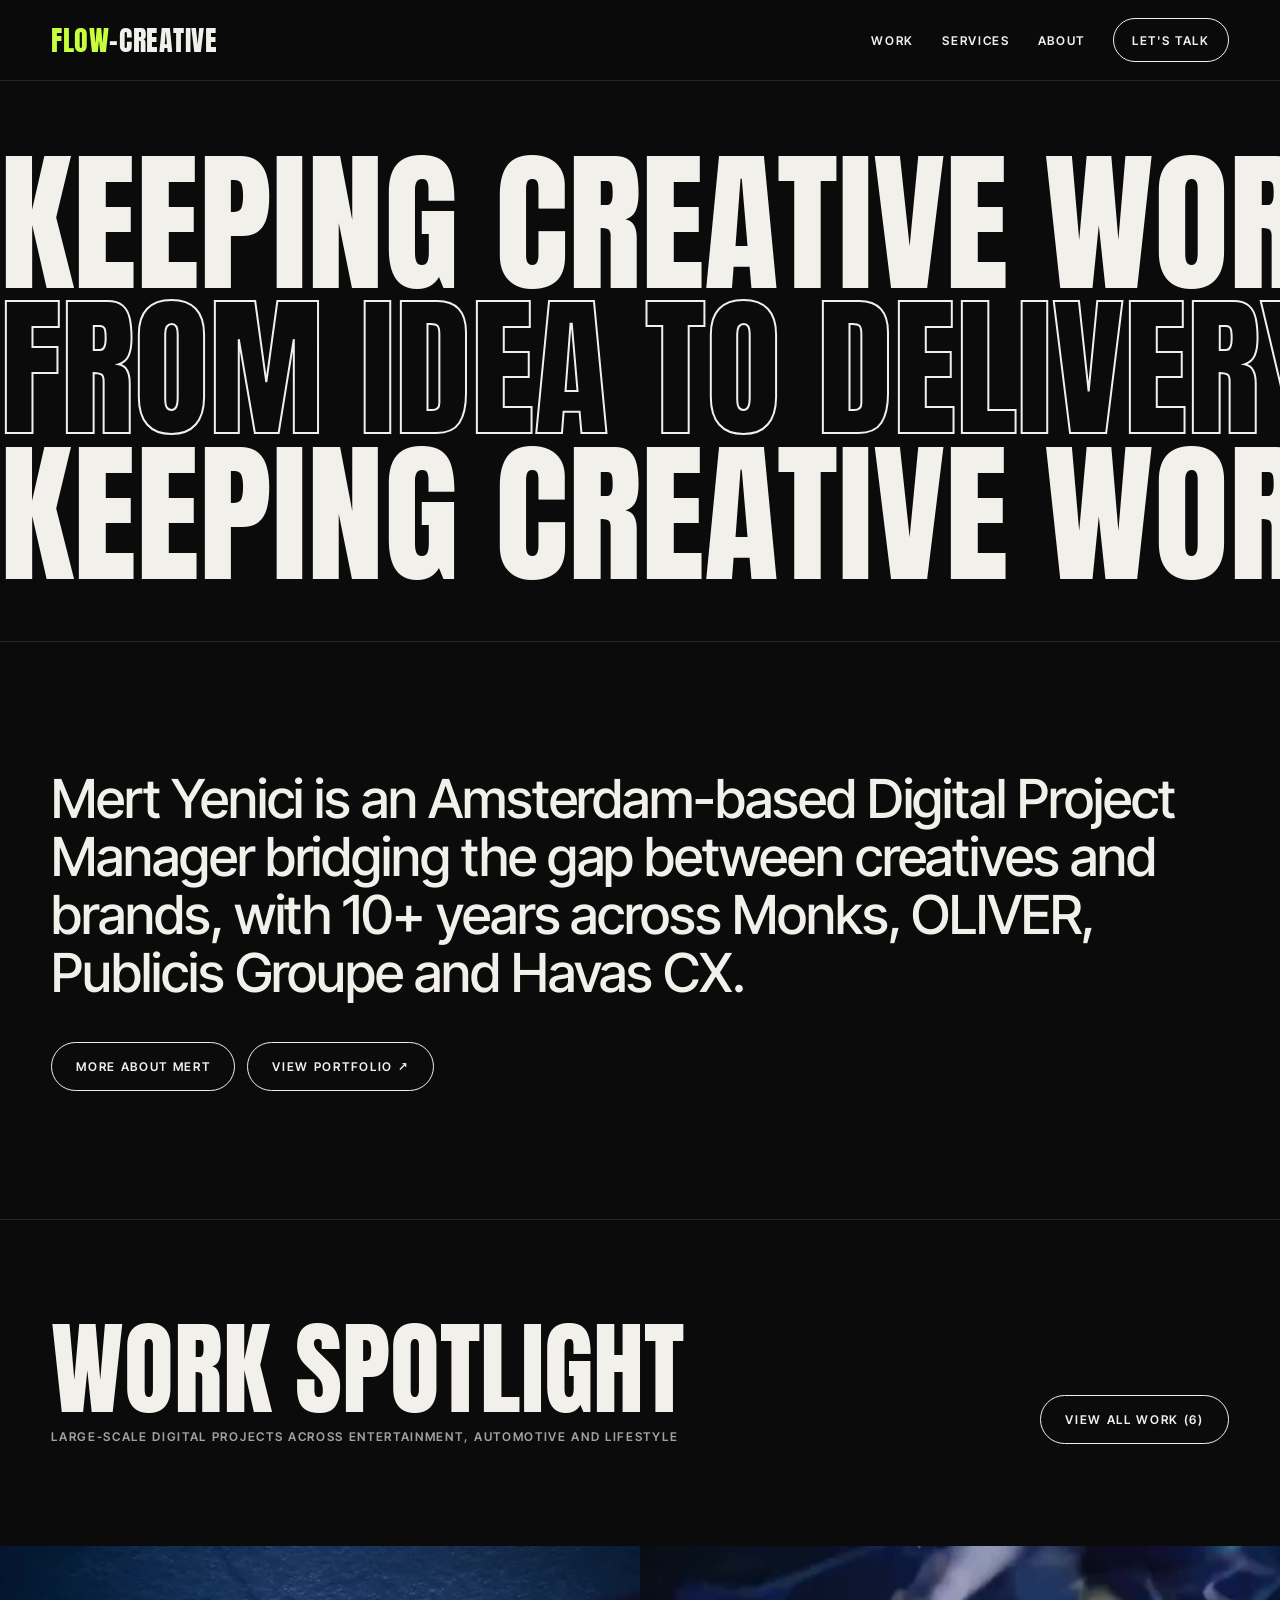
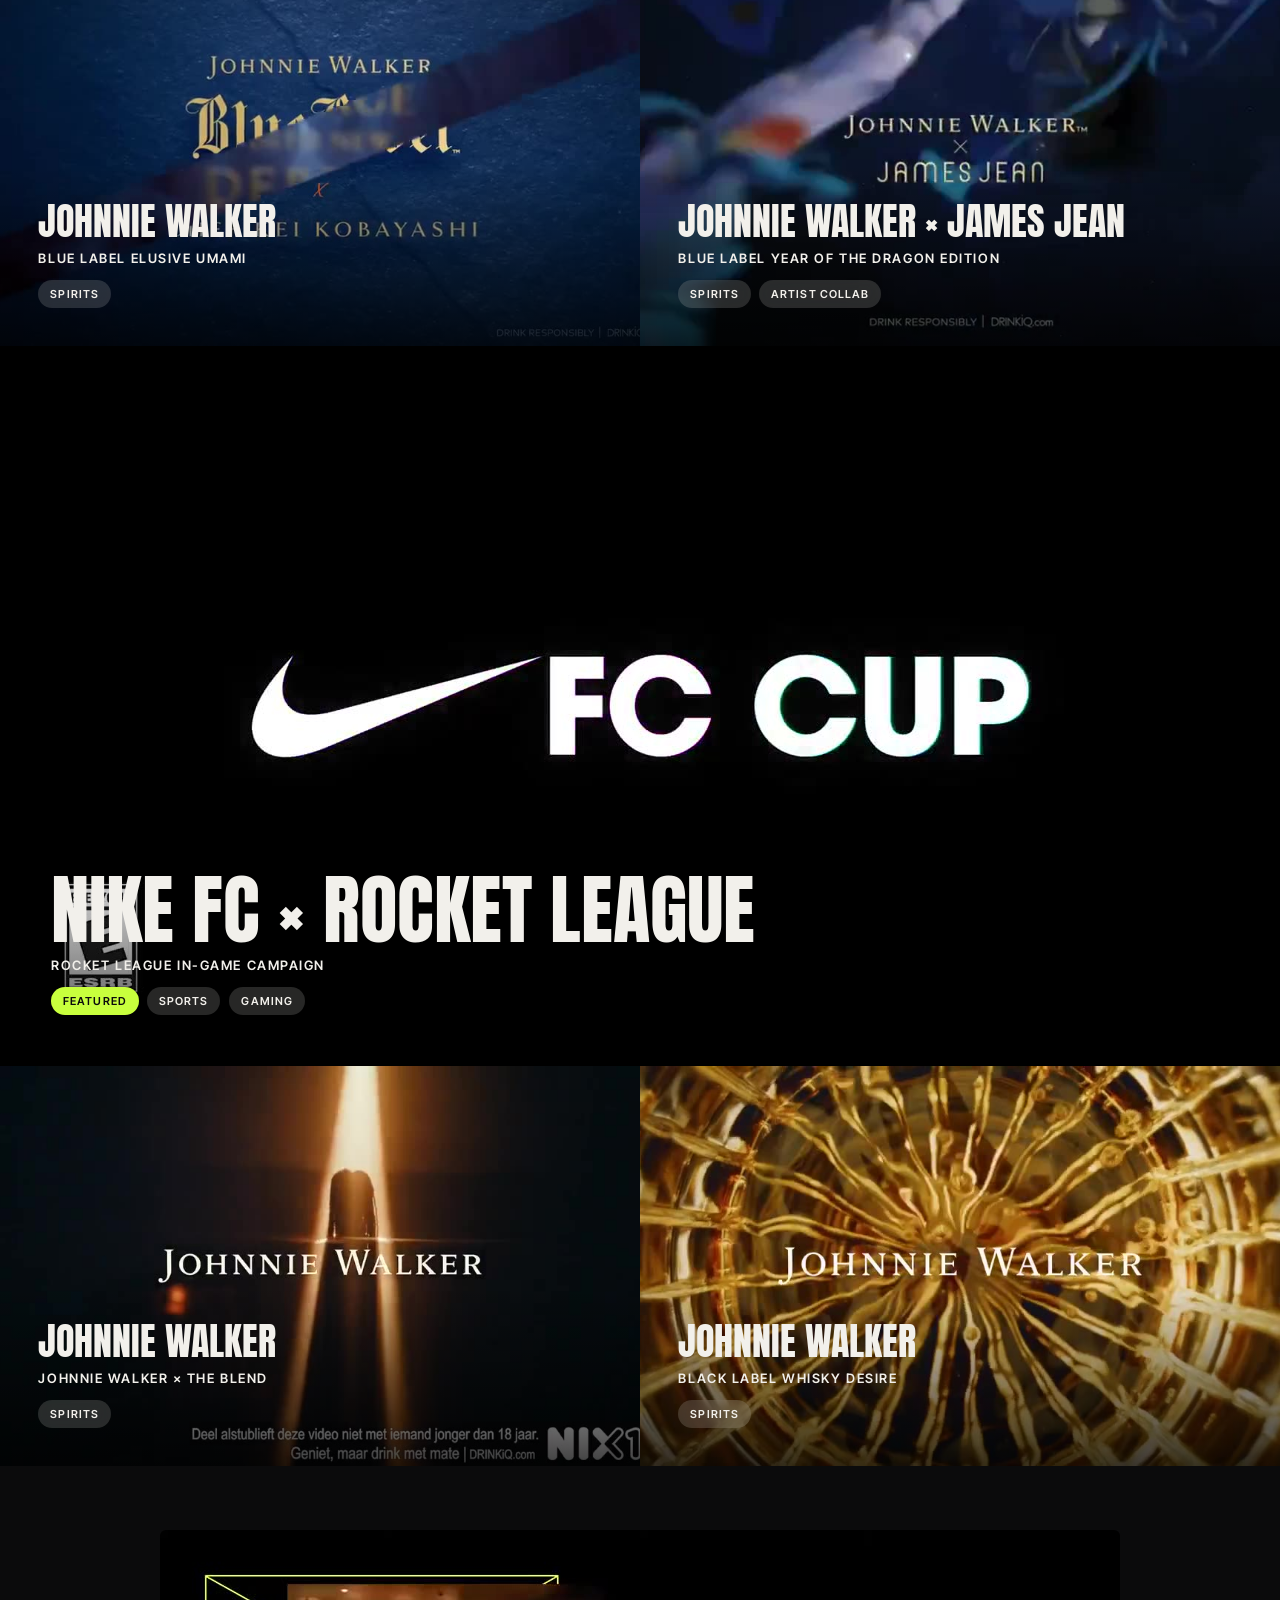
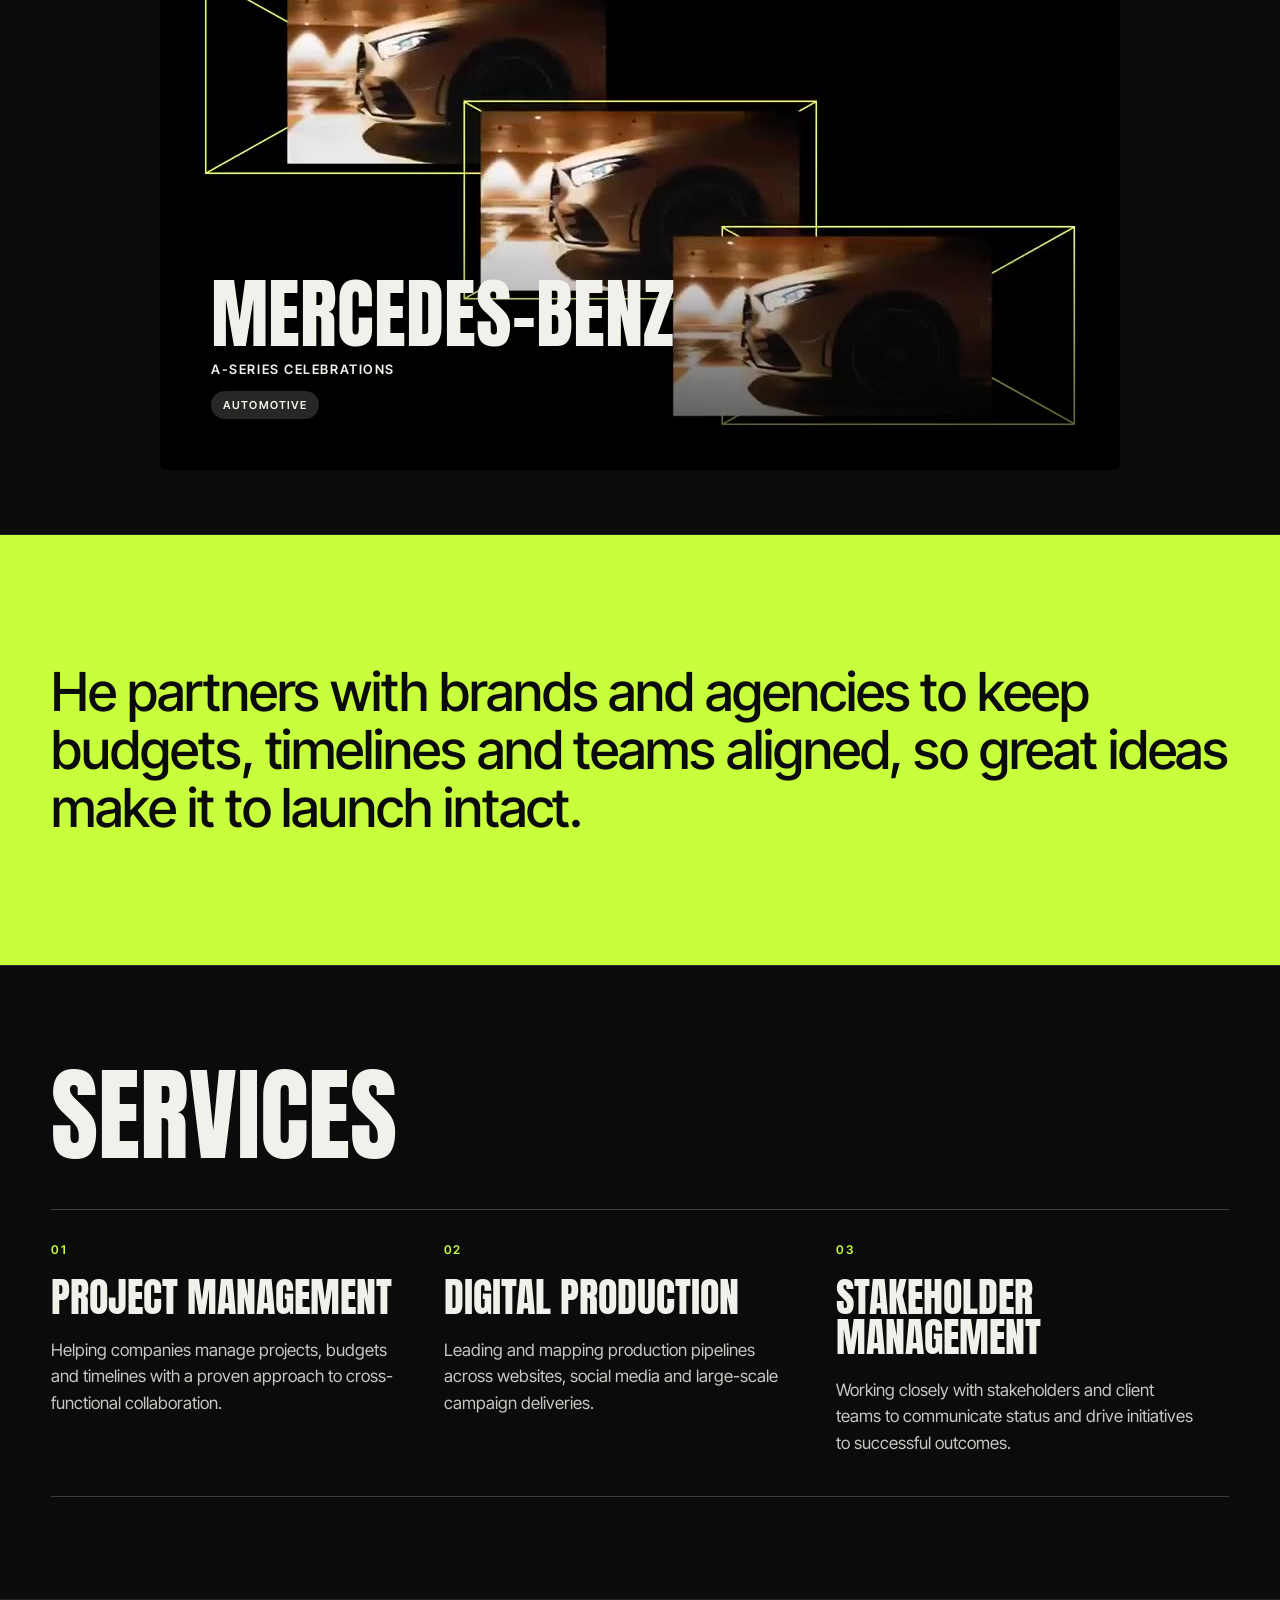
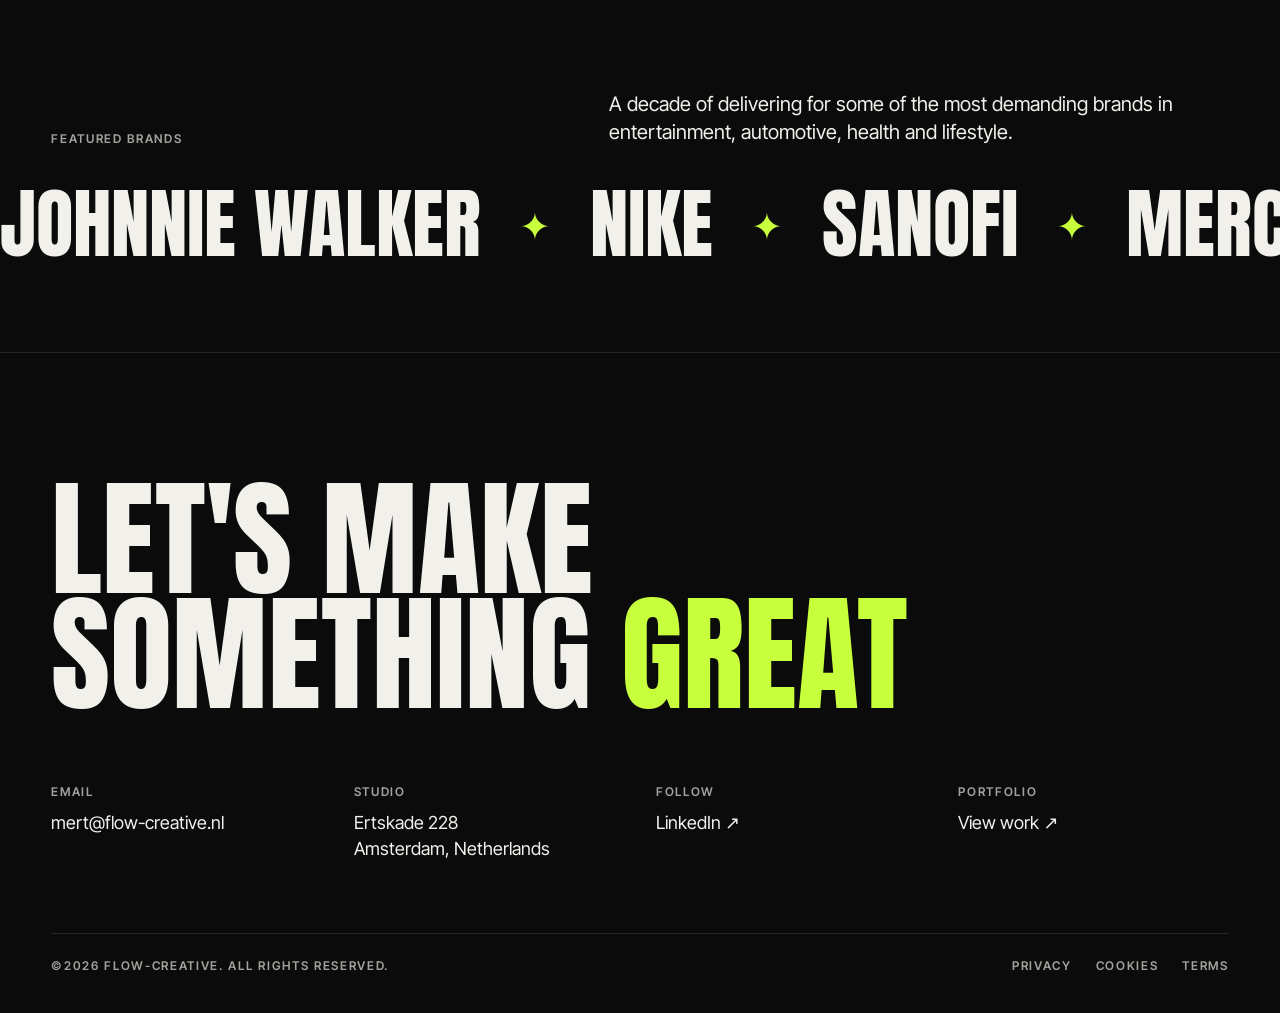
==== commit 591a6f11: "Add files via upload" ====
--- a/index.html
+++ b/index.html
@@ -5,9 +5,24 @@
 <meta name="viewport" content="width=device-width, initial-scale=1">
 <title>Flow-Creative | Digital Project Management, Amsterdam</title>
 <meta name="description" content="Flow-Creative is the freelance practice of Mert Yenici, an Amsterdam-based Digital Project Manager bridging the gap between creatives and brands.">
-<link rel="preconnect" href="https://fonts.googleapis.com">
-<link rel="preconnect" href="https://fonts.gstatic.com" crossorigin>
-<link href="https://fonts.googleapis.com/css2?family=Anton&family=Inter+Tight:wght@400;500;600&display=swap" rel="stylesheet">
+<link rel="canonical" href="https://flow-creative.nl/">
+<link rel="icon" href="favicon.ico" sizes="any">
+<link rel="icon" type="image/png" sizes="32x32" href="assets/icons/favicon-32.png">
+<link rel="apple-touch-icon" href="assets/icons/apple-touch-icon.png">
+<meta name="theme-color" content="#0B0B0C">
+<meta property="og:type" content="website">
+<meta property="og:url" content="https://flow-creative.nl/">
+<meta property="og:site_name" content="Flow-Creative">
+<meta property="og:title" content="Flow-Creative | Digital Project Management, Amsterdam">
+<meta property="og:description" content="Freelance digital project management by Mert Yenici, bridging the gap between creatives and brands.">
+<meta property="og:image" content="https://flow-creative.nl/assets/images/og-image.jpg">
+<meta property="og:image:width" content="1200">
+<meta property="og:image:height" content="630">
+<meta name="twitter:card" content="summary_large_image">
+<meta name="twitter:title" content="Flow-Creative | Digital Project Management, Amsterdam">
+<meta name="twitter:description" content="Freelance digital project management by Mert Yenici, bridging the gap between creatives and brands.">
+<meta name="twitter:image" content="https://flow-creative.nl/assets/images/og-image.jpg">
+<link rel="preload" href="assets/fonts/anton-400.woff2" as="font" type="font/woff2" crossorigin>
 <link rel="stylesheet" href="assets/css/styles.css">
 </head>
 <body>
@@ -104,7 +119,7 @@
         </div>
       </a>
 
-      <a href="https://canva.link/v7fkd1pgxncw5as" target="_blank" rel="noopener" class="tile tile-full" data-lens="190" aria-label="Mercedes-Benz, A-Series Celebrations. Open portfolio">
+      <a href="https://canva.link/v7fkd1pgxncw5as" target="_blank" rel="noopener" class="tile tile-full tile-narrow" data-lens="150" aria-label="Mercedes-Benz, A-Series Celebrations. Open portfolio">
         <video class="media" src="assets/videos/mercedes-benz-a-series-celebrations.mp4" poster="assets/posters/mercedes-benz-a-series-celebrations.jpg" autoplay muted loop playsinline aria-hidden="true"></video>
         <div class="lens" aria-hidden="true"><video class="media" src="assets/videos/mercedes-benz-a-series-celebrations.mp4" muted loop playsinline></video><div class="lens-tint"></div></div>
         <div class="tile-meta">
@@ -172,24 +187,94 @@
     <div class="footer-bottom label">
       <span>©<span id="year">2026</span> FLOW-CREATIVE. ALL RIGHTS RESERVED.</span>
       <div class="footer-links">
-        <a href="#">PRIVACY</a>
-        <a href="#">COOKIES</a>
-        <a href="#">TERMS</a>
+        <button type="button" class="link-btn" data-modal="privacy">PRIVACY</button>
+        <button type="button" class="link-btn" data-modal="cookies">COOKIES</button>
+        <button type="button" class="link-btn" data-modal="terms">TERMS</button>
       </div>
     </div>
   </div>
 </footer>
 
-<div class="cookie-banner" id="cookie-banner" role="dialog" aria-label="Cookie consent" hidden>
-  <div class="cookie-text">
-    <span class="cookie-title"><span class="accent">Cookies</span> on this site</span>
-    <p>We use cookies to enhance your experience. By continuing, you agree to our <a href="#">Cookies Policy</a> and <a href="#">Privacy Statement</a>.</p>
-  </div>
-  <div class="cookie-actions">
-    <button type="button" class="btn" data-cookie="declined">DECLINE</button>
-    <button type="button" class="btn btn-accent" data-cookie="accepted">ACCEPT</button>
+<div class="modal-overlay" id="modal" hidden>
+  <div class="modal" role="dialog" aria-modal="true" aria-labelledby="modal-title">
+    <div class="modal-header">
+      <h2 id="modal-title" class="modal-title"></h2>
+      <button type="button" class="modal-close" aria-label="Close">
+        <svg width="18" height="18" viewBox="0 0 18 18" fill="none" stroke="currentColor" stroke-width="2" stroke-linecap="round" aria-hidden="true"><path d="M3 3l12 12M15 3L3 15"/></svg>
+      </button>
+    </div>
+    <div class="modal-body" id="modal-body"></div>
   </div>
 </div>
+
+<template id="tpl-privacy" data-title="Privacy Statement">
+  <p class="modal-effective">Effective date: 25 October 2026</p>
+  <p>Flow-Creative is committed to protecting your privacy. This statement explains what information is processed when you visit this website or get in touch.</p>
+  <h3>1. Information we collect</h3>
+  <ul>
+    <li><strong>Information you provide:</strong> your name, email address and any other details you include when you contact us by email.</li>
+    <li><strong>Technical information:</strong> this website does not use cookies, analytics or tracking. Our hosting provider (GitHub Pages) may log basic technical data such as your IP address to deliver the site securely.</li>
+  </ul>
+  <h3>2. How we use your information</h3>
+  <ul>
+    <li>To respond to your inquiries and provide requested services.</li>
+    <li>To comply with legal obligations.</li>
+  </ul>
+  <h3>3. Sharing your information</h3>
+  <p>We do not sell or rent your information. We only share it when required by law.</p>
+  <h3>4. Cookies</h3>
+  <p>This website does not place cookies. See our Cookies Policy for details.</p>
+  <h3>5. Data retention</h3>
+  <p>We keep your information only as long as needed to handle your inquiry or as required by law.</p>
+  <h3>6. Your rights</h3>
+  <ul>
+    <li>Access, correct or delete your data.</li>
+    <li>Object to or restrict data processing.</li>
+    <li>File a complaint with the Dutch Data Protection Authority (Autoriteit Persoonsgegevens).</li>
+  </ul>
+  <h3>7. Third-party links</h3>
+  <p>This website links to third-party websites such as LinkedIn and Canva. We are not responsible for their privacy practices.</p>
+  <h3>8. Changes to this statement</h3>
+  <p>We may update this statement from time to time. Any changes will be posted here.</p>
+  <h3>9. Contact</h3>
+  <p>Email: <a href="mailto:mert@flow-creative.nl">mert@flow-creative.nl</a><br>Phone: +31 6 86248751</p>
+</template>
+
+<template id="tpl-cookies" data-title="Cookies Policy">
+  <p class="modal-effective">Effective date: 25 October 2026</p>
+  <p>At Flow-Creative, we value your privacy and are transparent about the technologies we use.</p>
+  <h3>What are cookies?</h3>
+  <p>Cookies are small text files stored on your device by your web browser. They help websites recognize your device and remember your preferences.</p>
+  <h3>Does this website use cookies?</h3>
+  <p>No. This website does not use cookies, analytics, advertising or tracking technologies, and it does not load content from third-party services. That is why you will not see a cookie banner.</p>
+  <h3>Third-party websites</h3>
+  <p>Links to LinkedIn and Canva open those websites, which have their own cookie policies.</p>
+  <h3>Changes to this policy</h3>
+  <p>If we start using cookies in the future, we will update this policy and ask for your consent where required.</p>
+  <h3>Contact</h3>
+  <p>Email: <a href="mailto:mert@flow-creative.nl">mert@flow-creative.nl</a><br>Phone: +31 6 86248751</p>
+</template>
+
+<template id="tpl-terms" data-title="Terms &amp; Conditions">
+  <p class="modal-effective">Effective date: 20 November 2024</p>
+  <p>By accessing and using the Flow-Creative website (flow-creative.nl), you agree to be bound by these Terms &amp; Conditions. Please read them carefully.</p>
+  <h3>1. Services</h3>
+  <p>Flow-Creative provides freelance digital project management, digital production, and stakeholder management services. The scope and terms of any engagement are agreed upon in writing prior to commencing work.</p>
+  <h3>2. Intellectual property</h3>
+  <p>All content on this website, including text, images, and design, is the property of Flow-Creative unless otherwise stated. You may not reproduce, distribute, or use any content without prior written permission.</p>
+  <h3>3. Limitation of liability</h3>
+  <p>Flow-Creative shall not be liable for any indirect, incidental, or consequential damages arising from the use of this website or our services. Our total liability shall not exceed the fees paid for the relevant service.</p>
+  <h3>4. Third-party links</h3>
+  <p>Our website may contain links to third-party websites. Flow-Creative is not responsible for the content or practices of these external sites.</p>
+  <h3>5. Confidentiality</h3>
+  <p>Both parties agree to keep confidential any proprietary information shared during a project engagement and not to disclose it to third parties without prior written consent.</p>
+  <h3>6. Governing law</h3>
+  <p>These Terms &amp; Conditions are governed by the laws of the Netherlands. Any disputes shall be subject to the exclusive jurisdiction of the courts of Amsterdam.</p>
+  <h3>7. Changes to these terms</h3>
+  <p>Flow-Creative reserves the right to update these Terms &amp; Conditions at any time. Continued use of the website following any changes constitutes acceptance of the updated terms.</p>
+  <h3>8. Contact</h3>
+  <p>Email: <a href="mailto:mert@flow-creative.nl">mert@flow-creative.nl</a><br>Phone: +31 6 86248751</p>
+</template>
 
 <script src="assets/js/main.js"></script>
 </body>
--- a/assets/css/styles.css
+++ b/assets/css/styles.css
@@ -1,4 +1,10 @@
 /* Flow-Creative */
+
+/* Fonts (self-hosted, no third-party requests) */
+@font-face { font-family: 'Anton'; src: url('../fonts/anton-400.woff2') format('woff2'); font-weight: 400; font-style: normal; font-display: swap; }
+@font-face { font-family: 'Inter Tight'; src: url('../fonts/inter-tight-400.woff2') format('woff2'); font-weight: 400; font-style: normal; font-display: swap; }
+@font-face { font-family: 'Inter Tight'; src: url('../fonts/inter-tight-500.woff2') format('woff2'); font-weight: 500; font-style: normal; font-display: swap; }
+@font-face { font-family: 'Inter Tight'; src: url('../fonts/inter-tight-600.woff2') format('woff2'); font-weight: 600; font-style: normal; font-display: swap; }
 
 :root {
   --bg: #0B0B0C;
@@ -389,31 +395,84 @@
 .footer-links a { color: var(--muted); }
 .footer-links a:hover { color: var(--accent); }
 
-/* Cookie banner */
-
-.cookie-banner {
+/* Footer legal links */
+
+.link-btn {
+  background: none;
+  border: 0;
+  padding: 0;
+  font: inherit;
+  letter-spacing: inherit;
+  color: var(--muted);
+  cursor: pointer;
+}
+.link-btn:hover { color: var(--accent); }
+
+/* Smaller Mercedes frame */
+
+.tile-narrow {
+  width: calc(100% - 2 * var(--gutter));
+  max-width: 960px;
+  min-height: 0;
+  justify-self: center;
+  margin: clamp(32px, 5vw, 72px) 0;
+  border-radius: 6px;
+}
+
+/* Legal pop-ups */
+
+.modal-overlay {
   position: fixed;
-  left: 50%;
-  bottom: clamp(12px, 3vw, 28px);
-  transform: translateX(-50%);
-  z-index: 50;
-  width: min(calc(100% - 32px), 760px);
+  inset: 0;
+  z-index: 100;
+  background: rgba(0, 0, 0, 0.7);
+  display: flex;
+  align-items: center;
+  justify-content: center;
+  padding: 16px;
+}
+.modal-overlay[hidden] { display: none; }
+
+.modal {
+  width: 100%;
+  max-width: 680px;
+  max-height: min(80vh, 760px);
+  display: flex;
+  flex-direction: column;
   background: var(--surface);
   border: 1px solid var(--line-strong);
   border-radius: 16px;
   box-shadow: 0 24px 60px rgba(0,0,0,0.55);
-  padding: 20px 24px;
-  display: flex;
-  flex-wrap: wrap;
-  gap: 16px 24px;
+  overflow: hidden;
+}
+
+.modal-header {
+  display: flex;
   align-items: center;
   justify-content: space-between;
-}
-.cookie-banner[hidden] { display: none; }
-
-.cookie-text { display: flex; flex-direction: column; gap: 6px; flex: 1 1 360px; min-width: 0; }
-.cookie-title { font-family: var(--display); font-size: 22px; line-height: 1; text-transform: uppercase; }
-.cookie-text p { margin: 0; font-size: 14px; line-height: 1.5; color: var(--text-soft); }
-.cookie-text a { text-decoration: underline; }
-.cookie-actions { display: flex; gap: 10px; flex-wrap: wrap; }
-.cookie-actions .btn { padding: 12px 22px; }
+  gap: 16px;
+  padding: 20px 24px;
+  border-bottom: 1px solid var(--line-strong);
+}
+.modal-title { margin: 0; font-family: var(--display); font-weight: 400; font-size: 28px; line-height: 1; text-transform: uppercase; }
+.modal-close {
+  width: 44px; height: 44px;
+  display: inline-flex; align-items: center; justify-content: center;
+  background: transparent;
+  color: var(--text);
+  border: 1px solid var(--line-strong);
+  border-radius: 999px;
+  cursor: pointer;
+}
+.modal-close:hover { border-color: var(--accent); color: var(--accent); }
+
+.modal-body { padding: 24px; overflow-y: auto; font-size: 15px; line-height: 1.7; color: var(--text-soft); }
+.modal-body h3 { margin: 24px 0 6px; font-size: 15px; font-weight: 600; color: var(--text); }
+.modal-body p { margin: 0 0 10px; }
+.modal-body ul { margin: 0 0 10px; padding-left: 20px; }
+.modal-body li { margin-bottom: 4px; }
+.modal-body strong { color: var(--text); font-weight: 600; }
+.modal-body a { color: var(--accent); text-decoration: underline; }
+.modal-effective { font-size: 13px; color: var(--muted); }
+
+body.modal-open { overflow: hidden; }
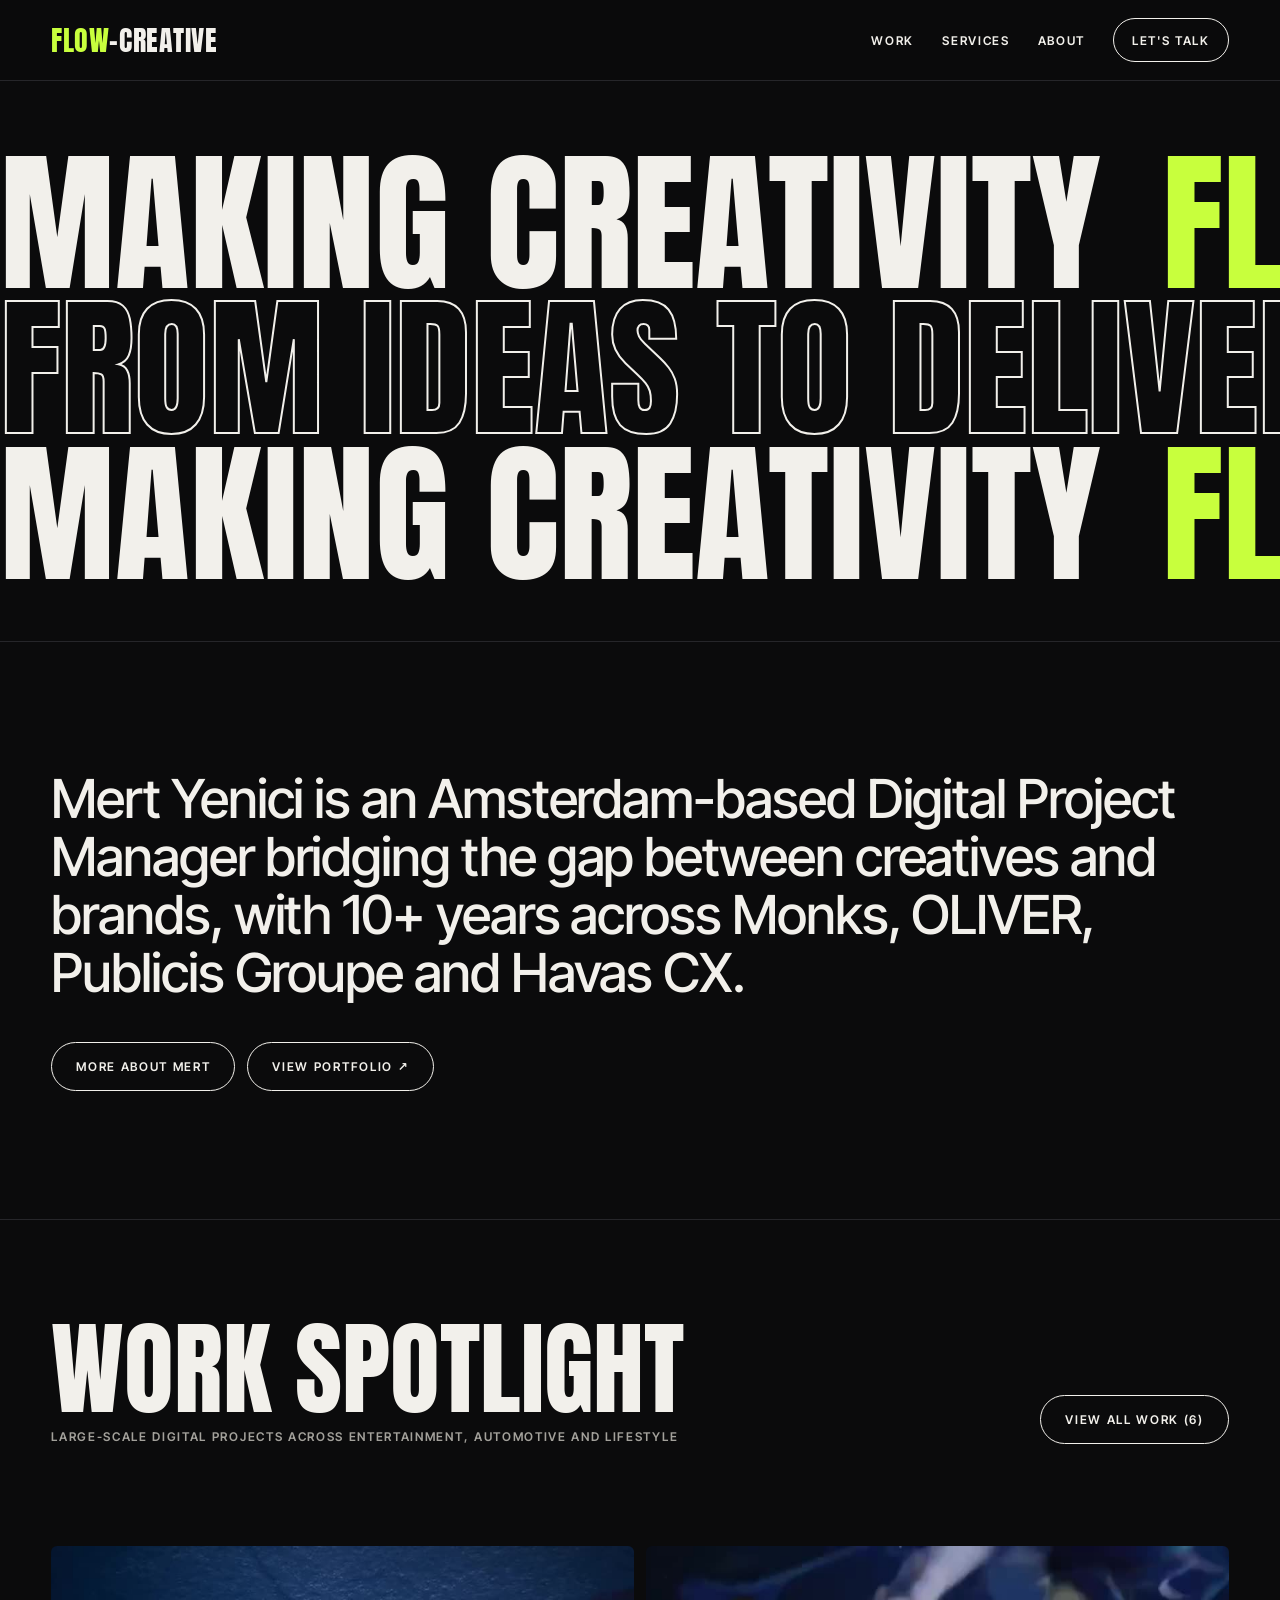
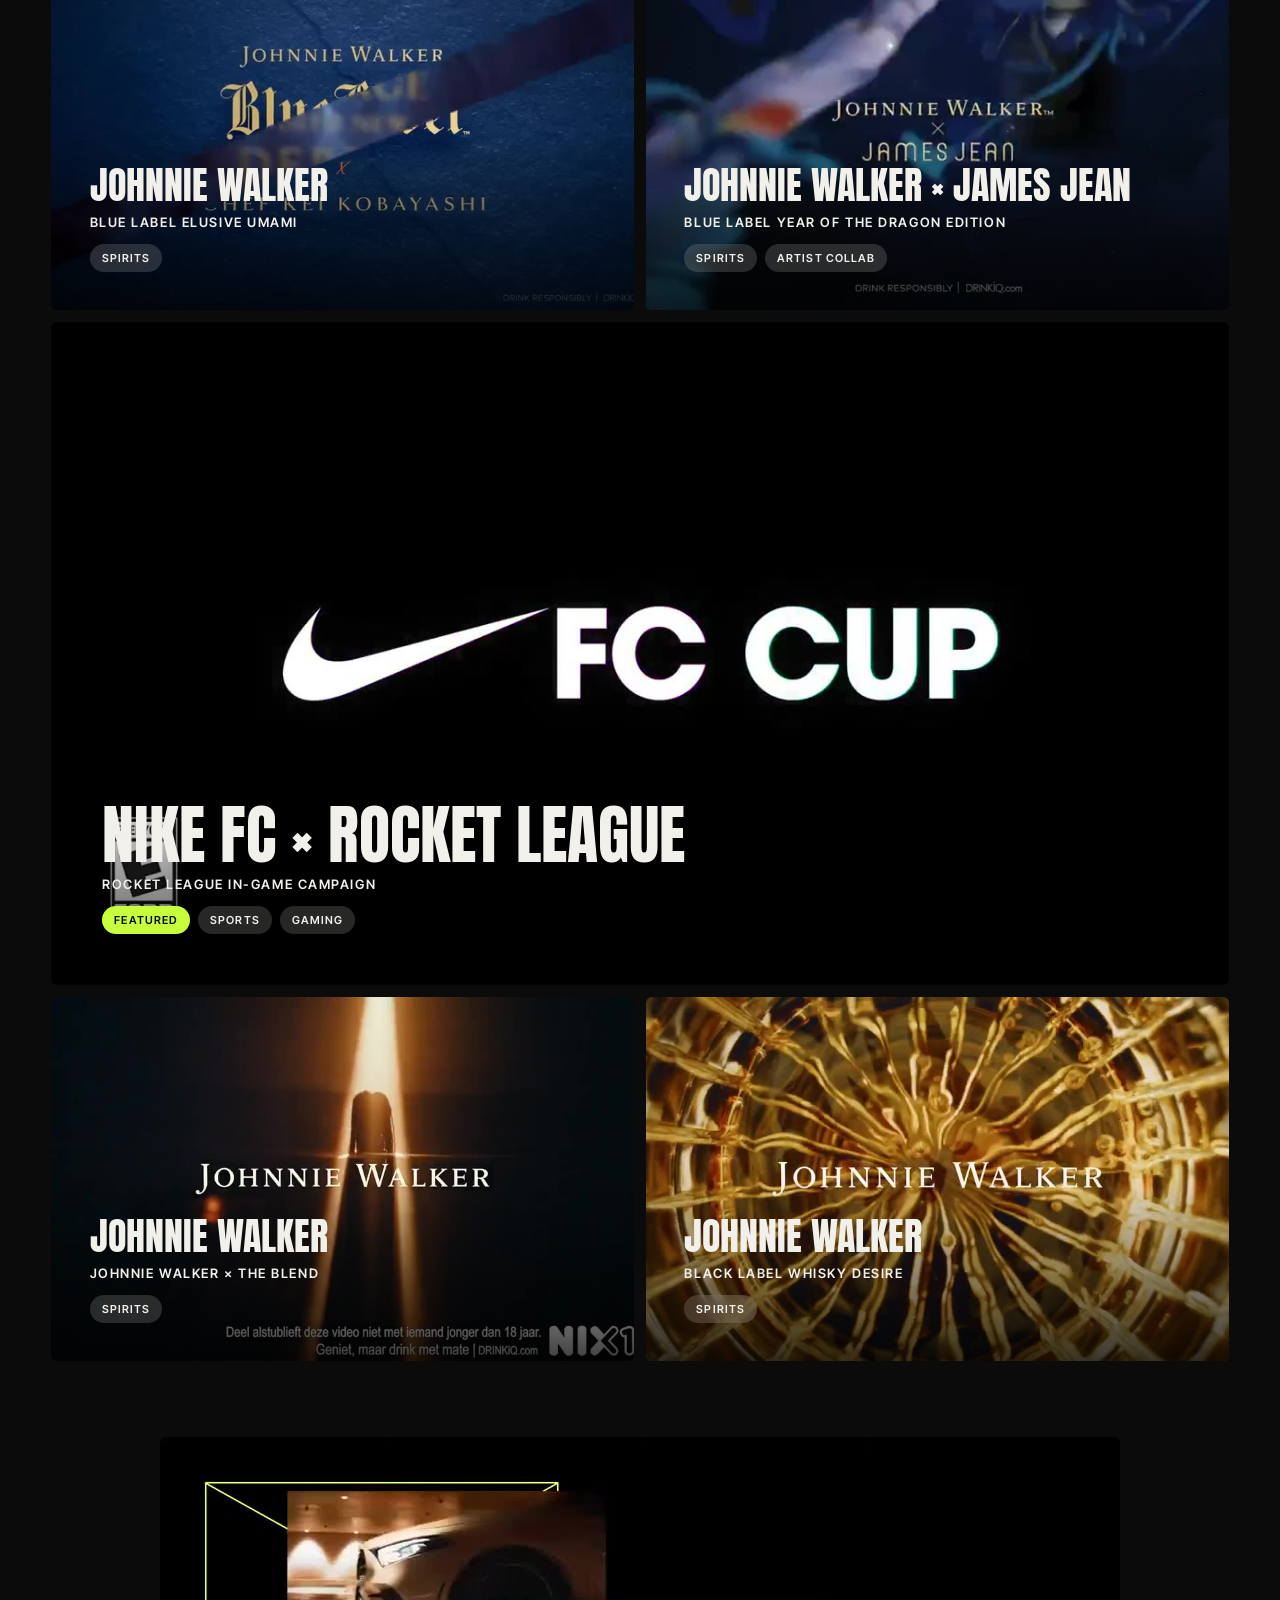
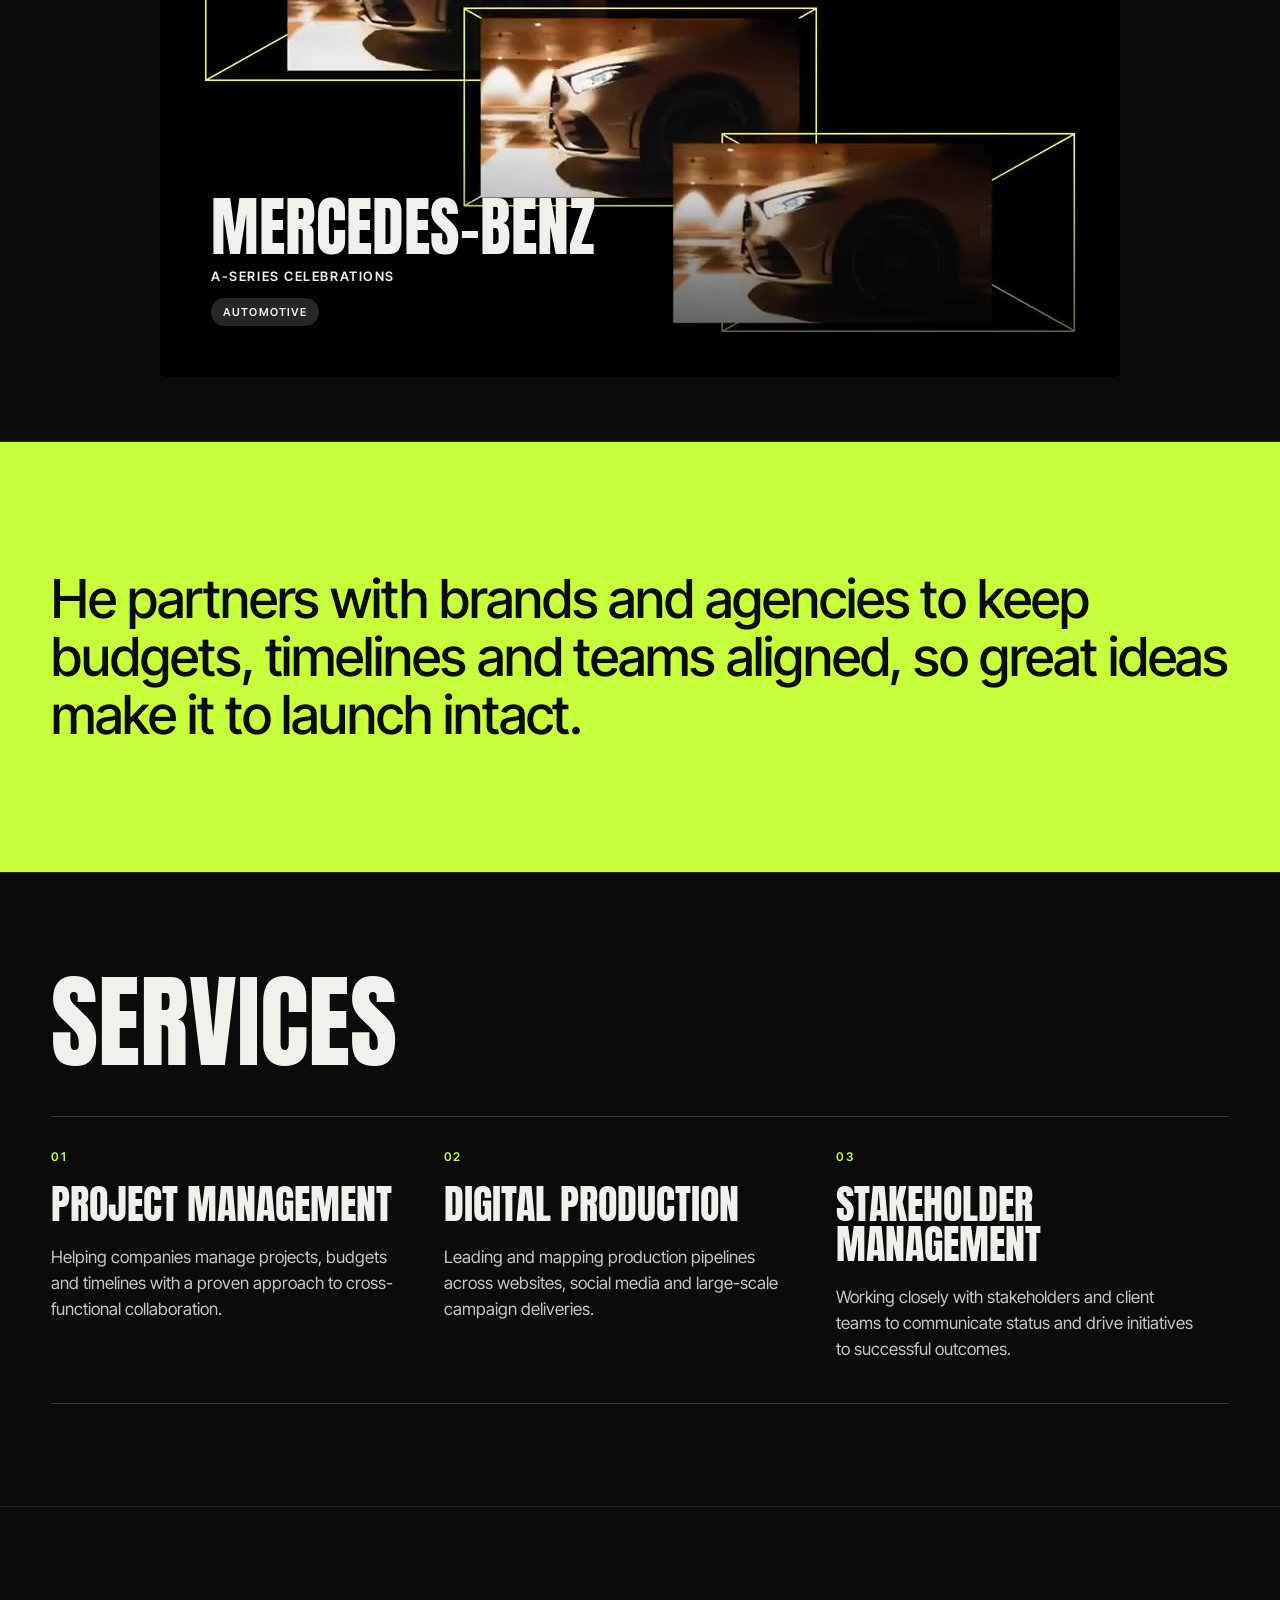
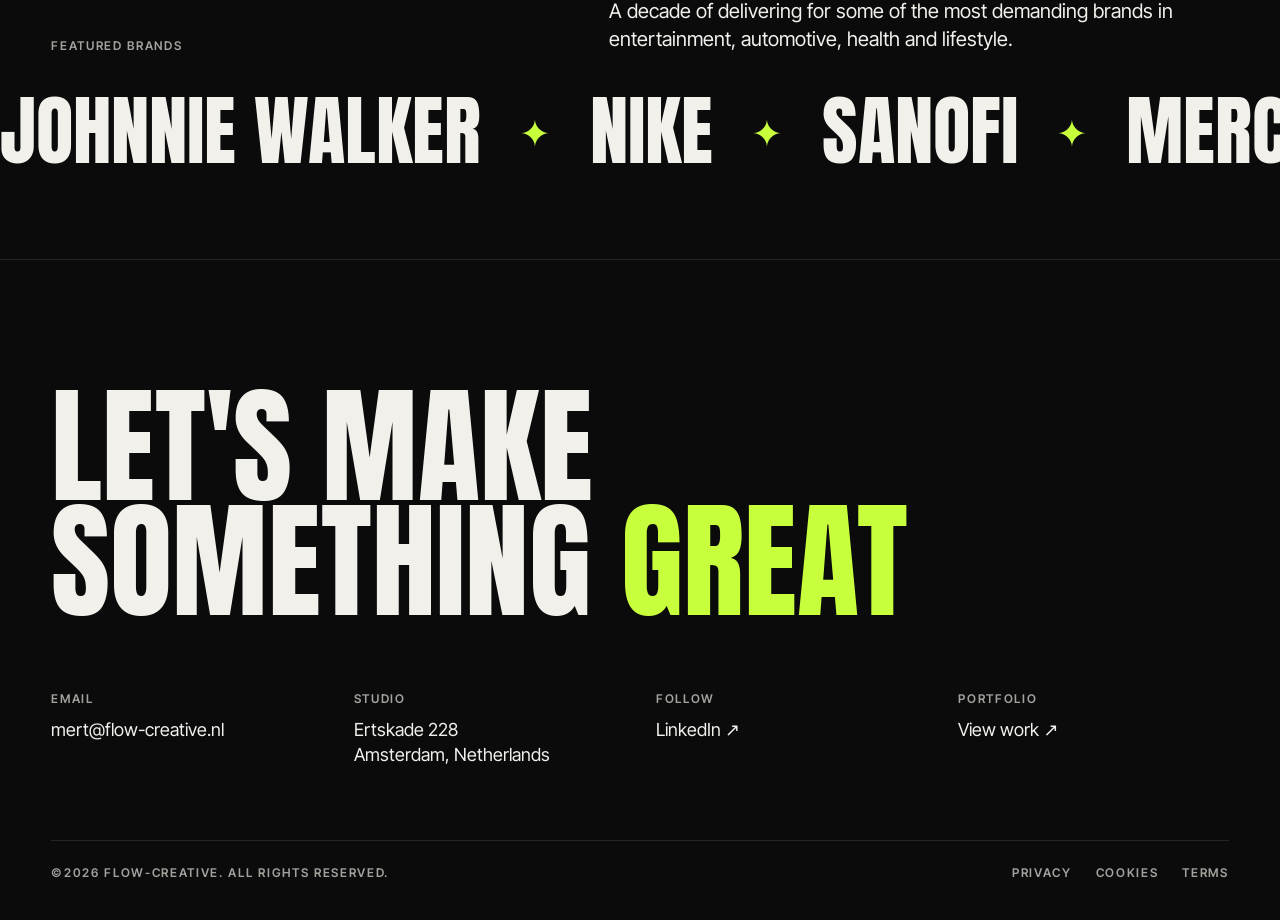
==== commit 9e900306: "Update hero tagline Co-Authored-By: Claude Opus 5.5 <noreply@anthropic.com> Claude-Session: https://" ====
--- a/index.html
+++ b/index.html
@@ -42,11 +42,11 @@
 <main>
 
   <section id="top" class="hero" aria-label="Intro">
-    <h1 class="visually-hidden">Keeping creative work in flow</h1>
+    <h1 class="visually-hidden">Making creativity flow, from ideas to delivery</h1>
     <div class="marquee" aria-hidden="true">
-      <div class="track track-left"><span>Keeping creative work</span><span class="accent">in flow</span><span>Keeping creative work</span><span class="accent">in flow</span></div>
-      <div class="track track-right"><span class="outline">From idea to delivery</span><span>from idea to delivery</span><span class="outline">From idea to delivery</span><span>from idea to delivery</span></div>
-      <div class="track track-left"><span>Keeping creative work</span><span class="accent">in flow</span><span>Keeping creative work</span><span class="accent">in flow</span></div>
+      <div class="track track-left"><span>Making creativity</span><span class="accent">flow</span><span>Making creativity</span><span class="accent">flow</span></div>
+      <div class="track track-right"><span class="outline">From ideas to delivery</span><span>from ideas to delivery</span><span class="outline">From ideas to delivery</span><span>from ideas to delivery</span></div>
+      <div class="track track-left"><span>Making creativity</span><span class="accent">flow</span><span>Making creativity</span><span class="accent">flow</span></div>
     </div>
   </section>
 
--- a/assets/css/styles.css
+++ b/assets/css/styles.css
@@ -209,8 +209,15 @@
 .work-title { display: flex; flex-direction: column; gap: 14px; }
 
 .work-grid {
+  max-width: 1440px;
+  margin: 0 auto;
+  padding: 0 var(--gutter) clamp(32px, 5vw, 72px);
   display: grid;
-  grid-template-columns: repeat(auto-fit, minmax(min(100%, 560px), 1fr));
+  grid-template-columns: repeat(2, minmax(0, 1fr));
+  gap: 12px;
+}
+@media (max-width: 900px) {
+  .work-grid { grid-template-columns: minmax(0, 1fr); }
 }
 
 .tile {
@@ -221,12 +228,13 @@
   display: block;
   aspect-ratio: 16 / 10;
   overflow: hidden;
+  border-radius: 6px;
   background: var(--bg);
   color: var(--text);
   transition: --r .45s cubic-bezier(.2, .8, .2, 1);
 }
 .tile:hover { color: var(--text); }
-.tile-full { grid-column: 1 / -1; aspect-ratio: 16 / 9; min-height: 420px; }
+.tile-full { grid-column: 1 / -1; aspect-ratio: 16 / 9; }
 
 .media {
   position: absolute;
@@ -266,7 +274,7 @@
   line-height: 0.95;
   text-transform: uppercase;
 }
-.tile-full .tile-brand { font-size: clamp(40px, 6vw, 96px); }
+.tile-full .tile-brand { font-size: clamp(40px, 5vw, 80px); }
 
 .tile-title {
   font-size: 13px;
@@ -411,12 +419,10 @@
 /* Smaller Mercedes frame */
 
 .tile-narrow {
-  width: calc(100% - 2 * var(--gutter));
+  width: 100%;
   max-width: 960px;
-  min-height: 0;
   justify-self: center;
-  margin: clamp(32px, 5vw, 72px) 0;
-  border-radius: 6px;
+  margin: clamp(32px, 5vw, 72px) 0 0;
 }
 
 /* Legal pop-ups */
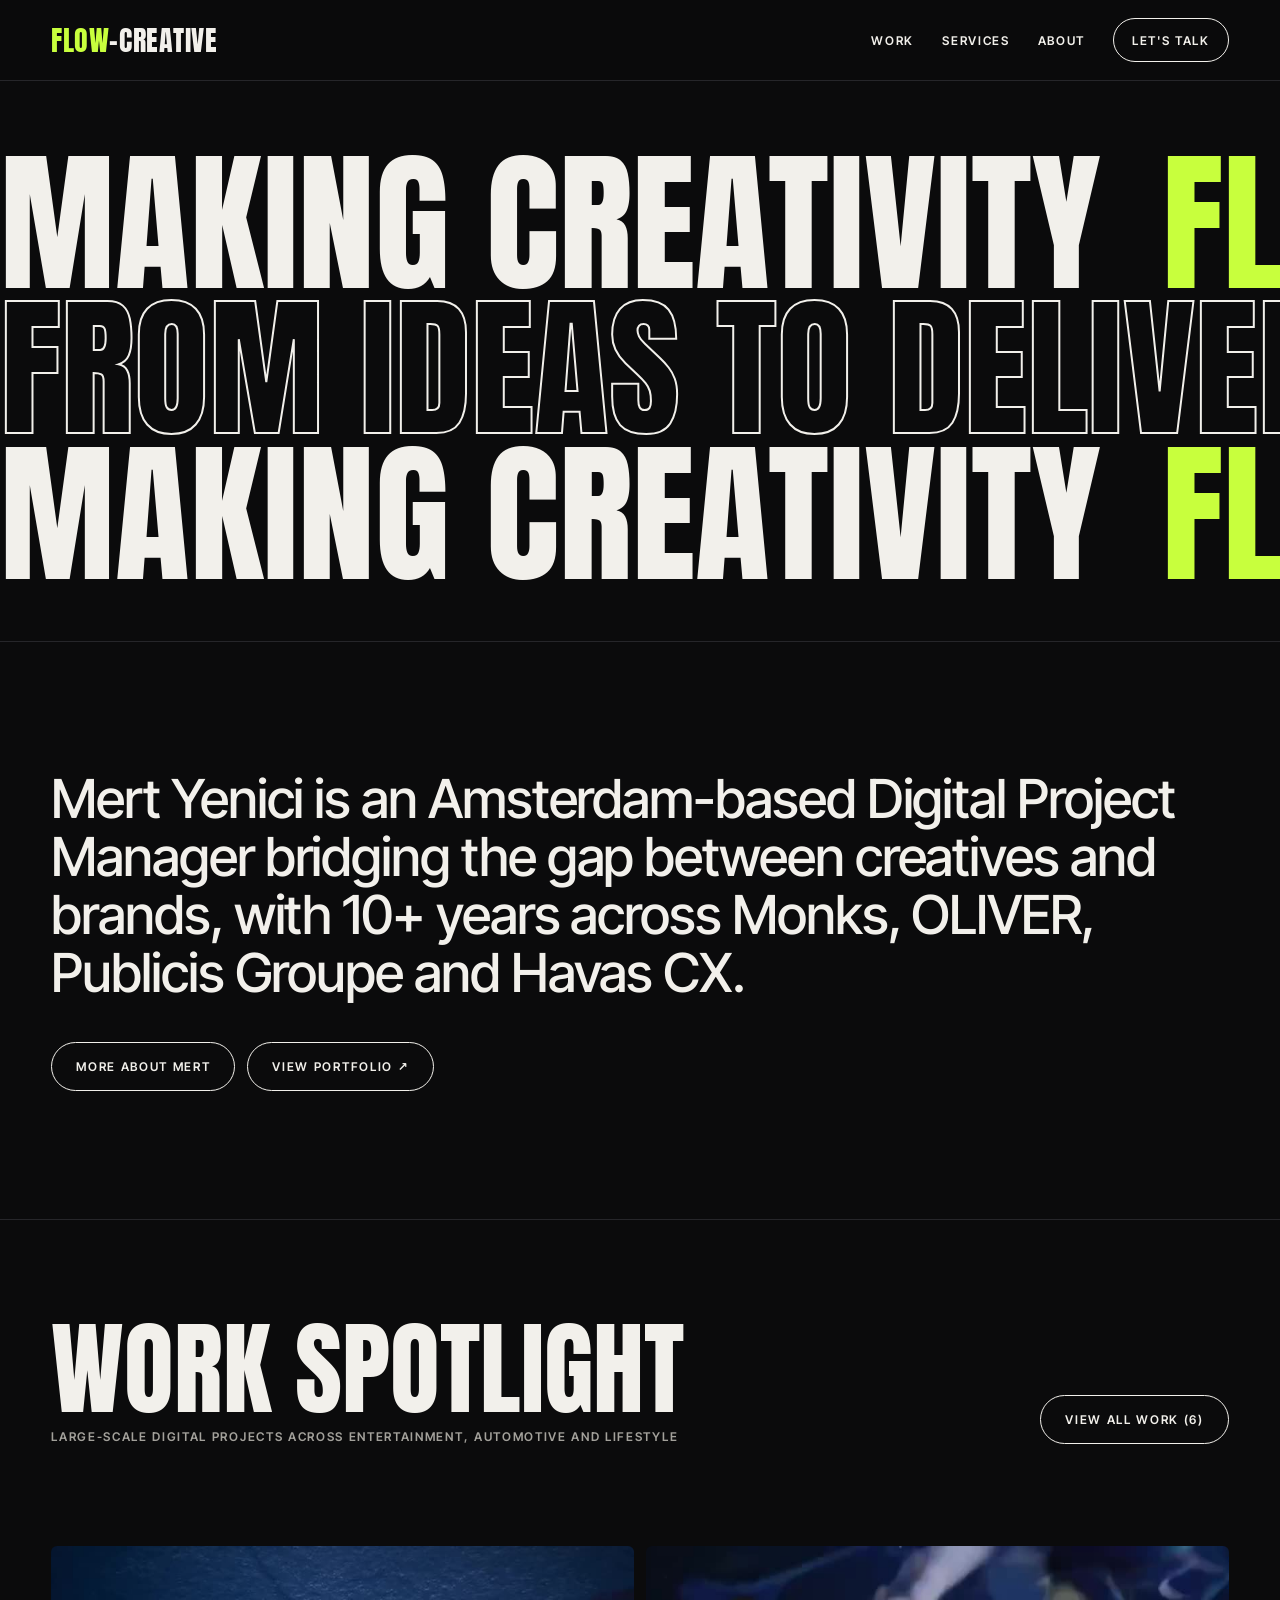
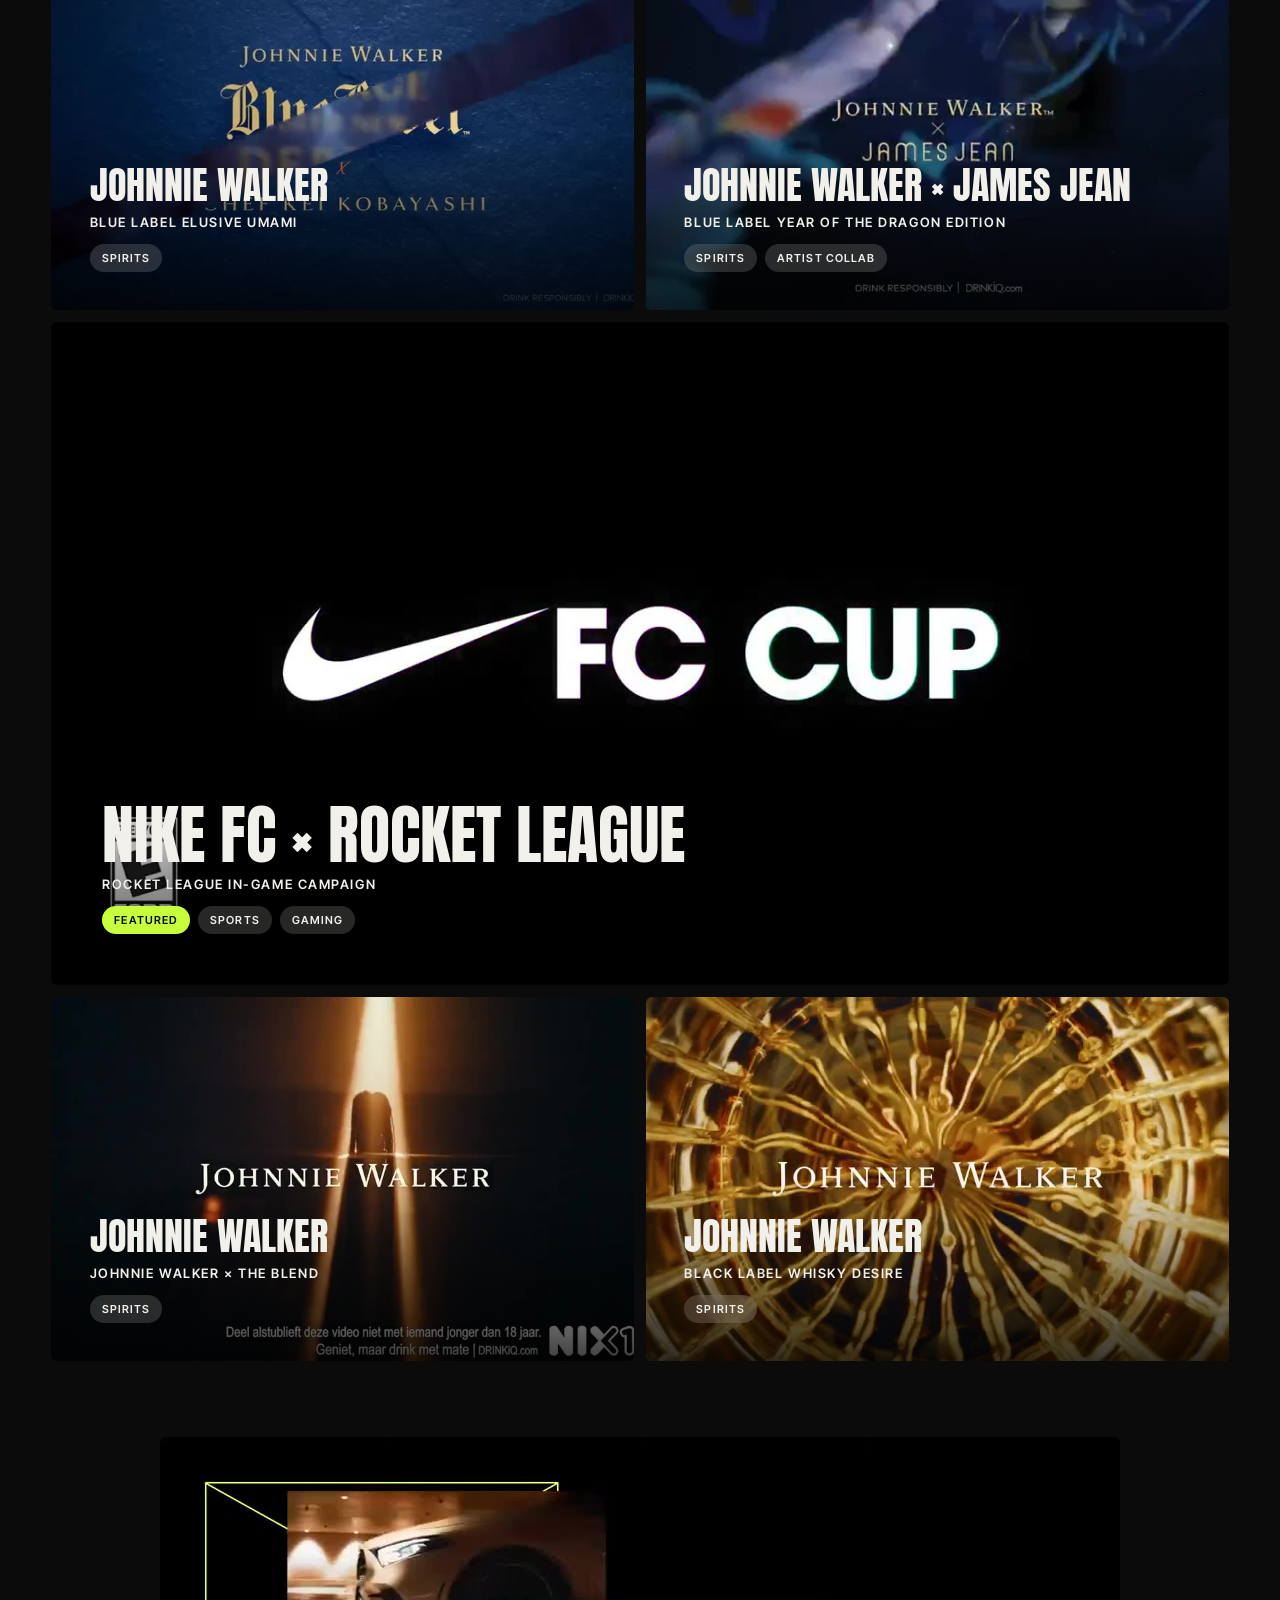
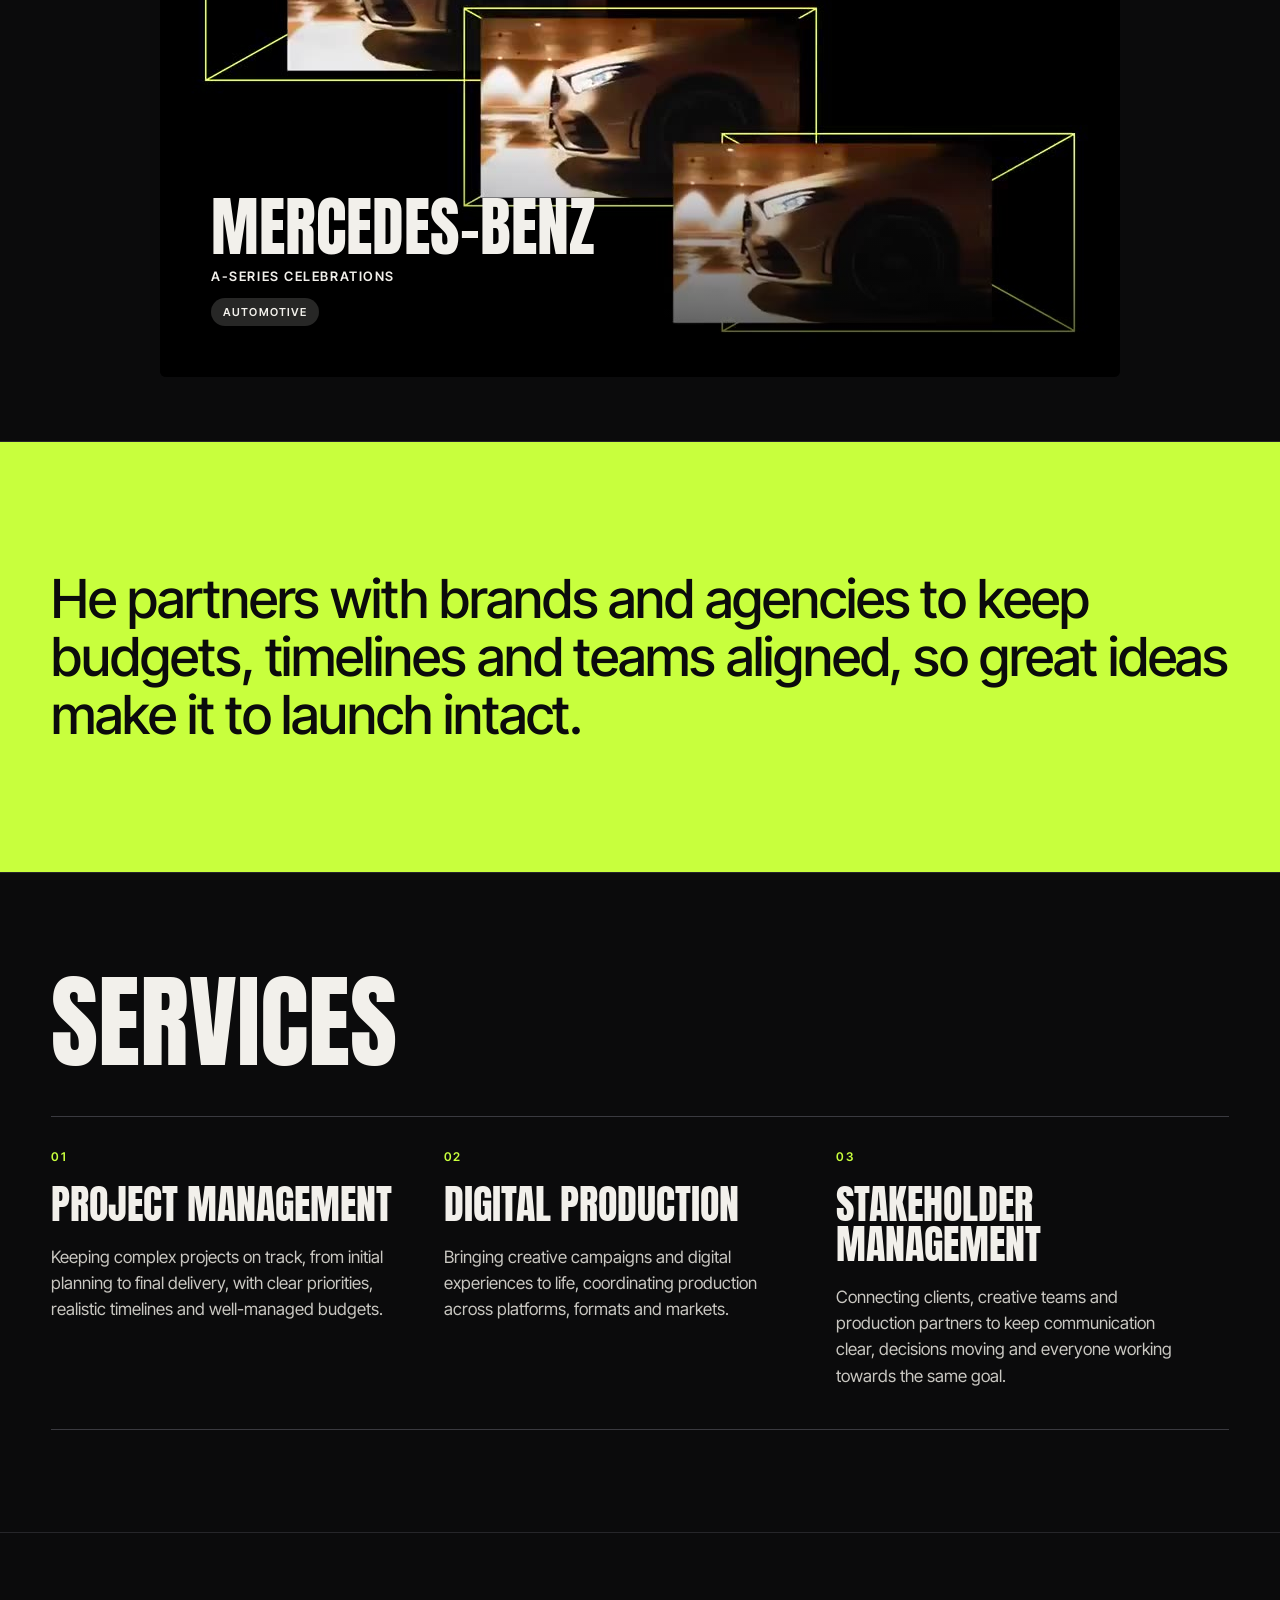
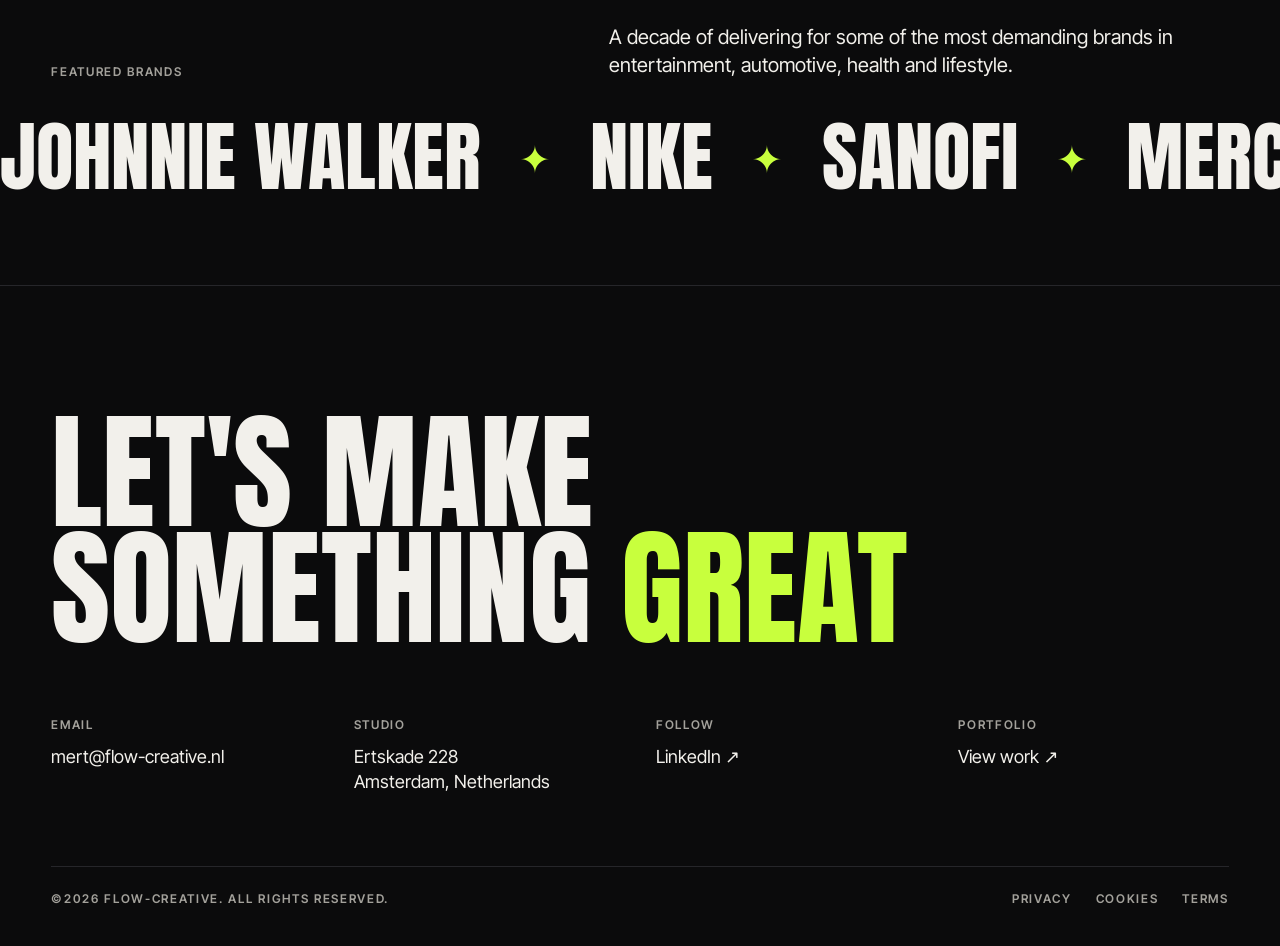
==== commit bb62acea: "Update services descriptions Co-Authored-By: Claude Opus 5.5 <noreply@anthropic.com> Claude-Session:" ====
--- a/index.html
+++ b/index.html
@@ -145,17 +145,17 @@
         <div class="service">
           <span class="service-num">01</span>
           <h3>Project management</h3>
-          <p>Helping companies manage projects, budgets and timelines with a proven approach to cross-functional collaboration.</p>
+          <p>Keeping complex projects on track, from initial planning to final delivery, with clear priorities, realistic timelines and well-managed budgets.</p>
         </div>
         <div class="service">
           <span class="service-num">02</span>
           <h3>Digital production</h3>
-          <p>Leading and mapping production pipelines across websites, social media and large-scale campaign deliveries.</p>
+          <p>Bringing creative campaigns and digital experiences to life, coordinating production across platforms, formats and markets.</p>
         </div>
         <div class="service">
           <span class="service-num">03</span>
           <h3>Stakeholder management</h3>
-          <p>Working closely with stakeholders and client teams to communicate status and drive initiatives to successful outcomes.</p>
+          <p>Connecting clients, creative teams and production partners to keep communication clear, decisions moving and everyone working towards the same goal.</p>
         </div>
       </div>
     </div>
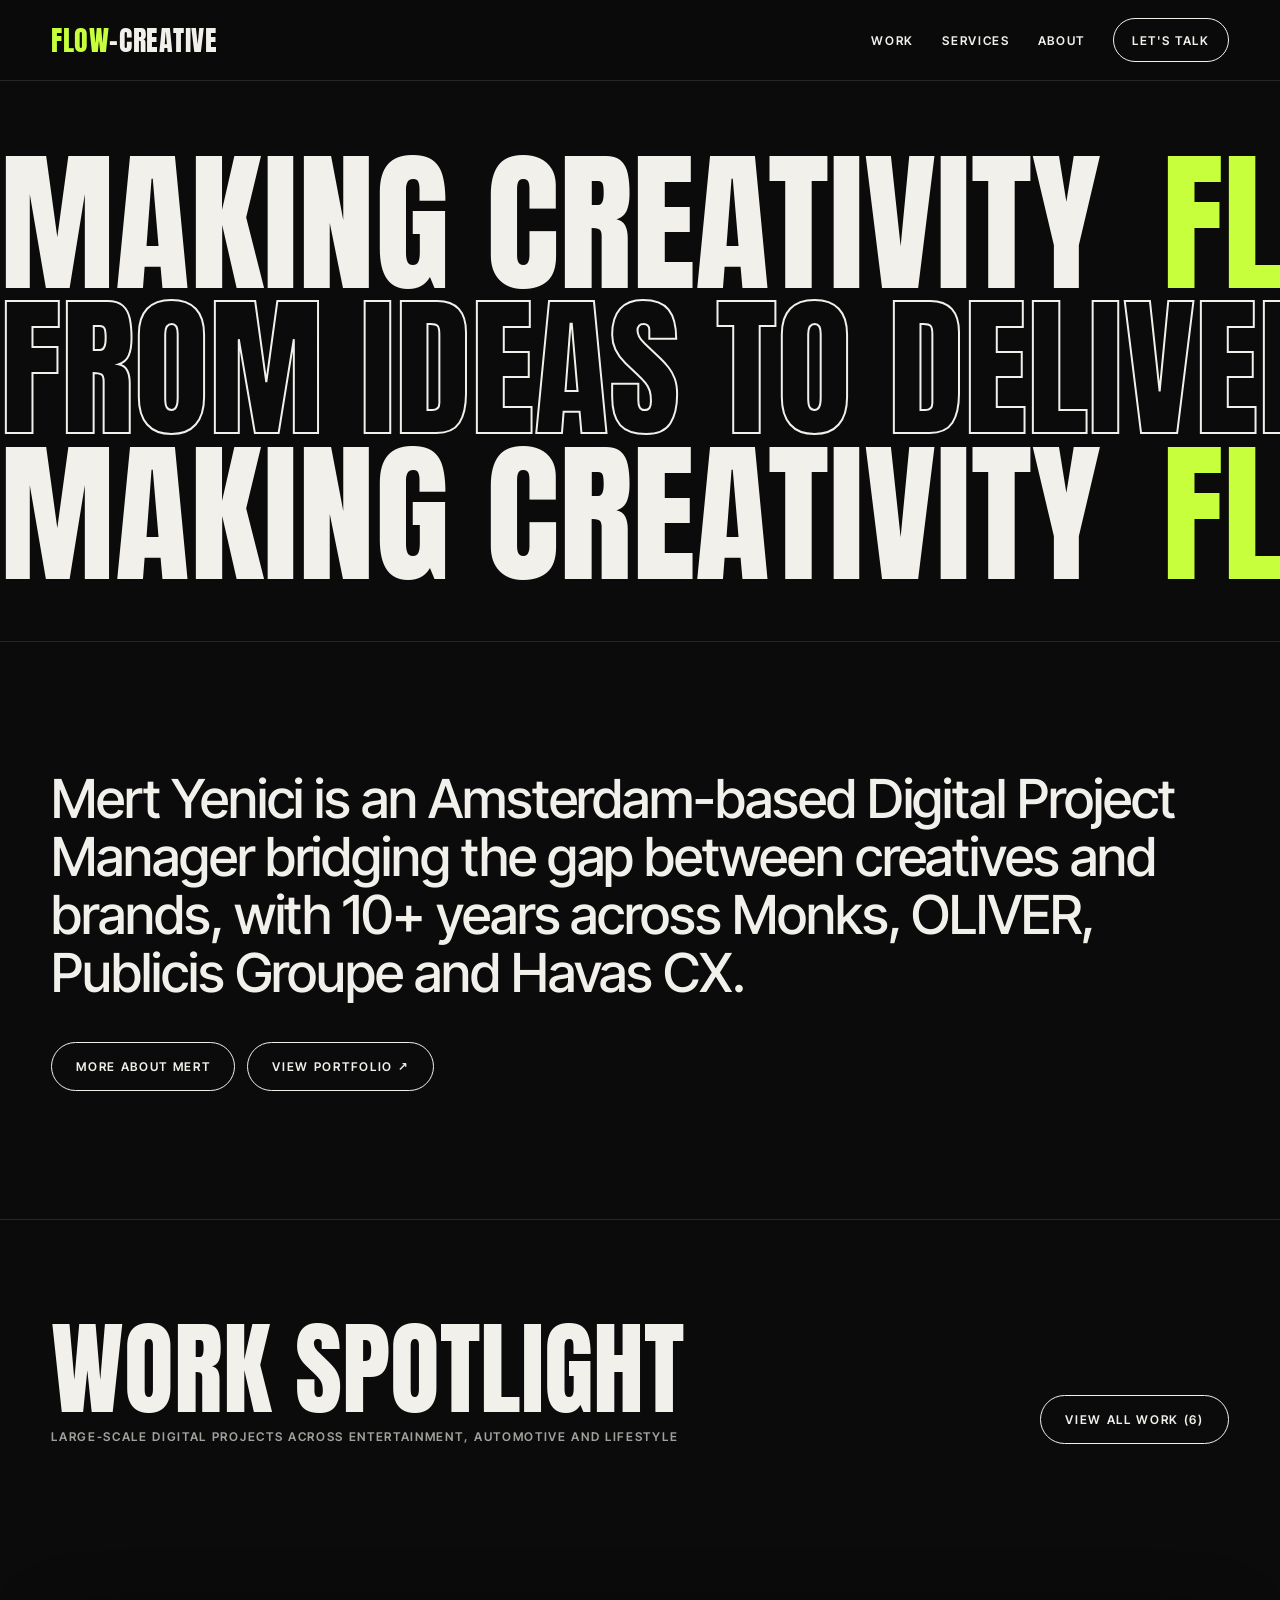
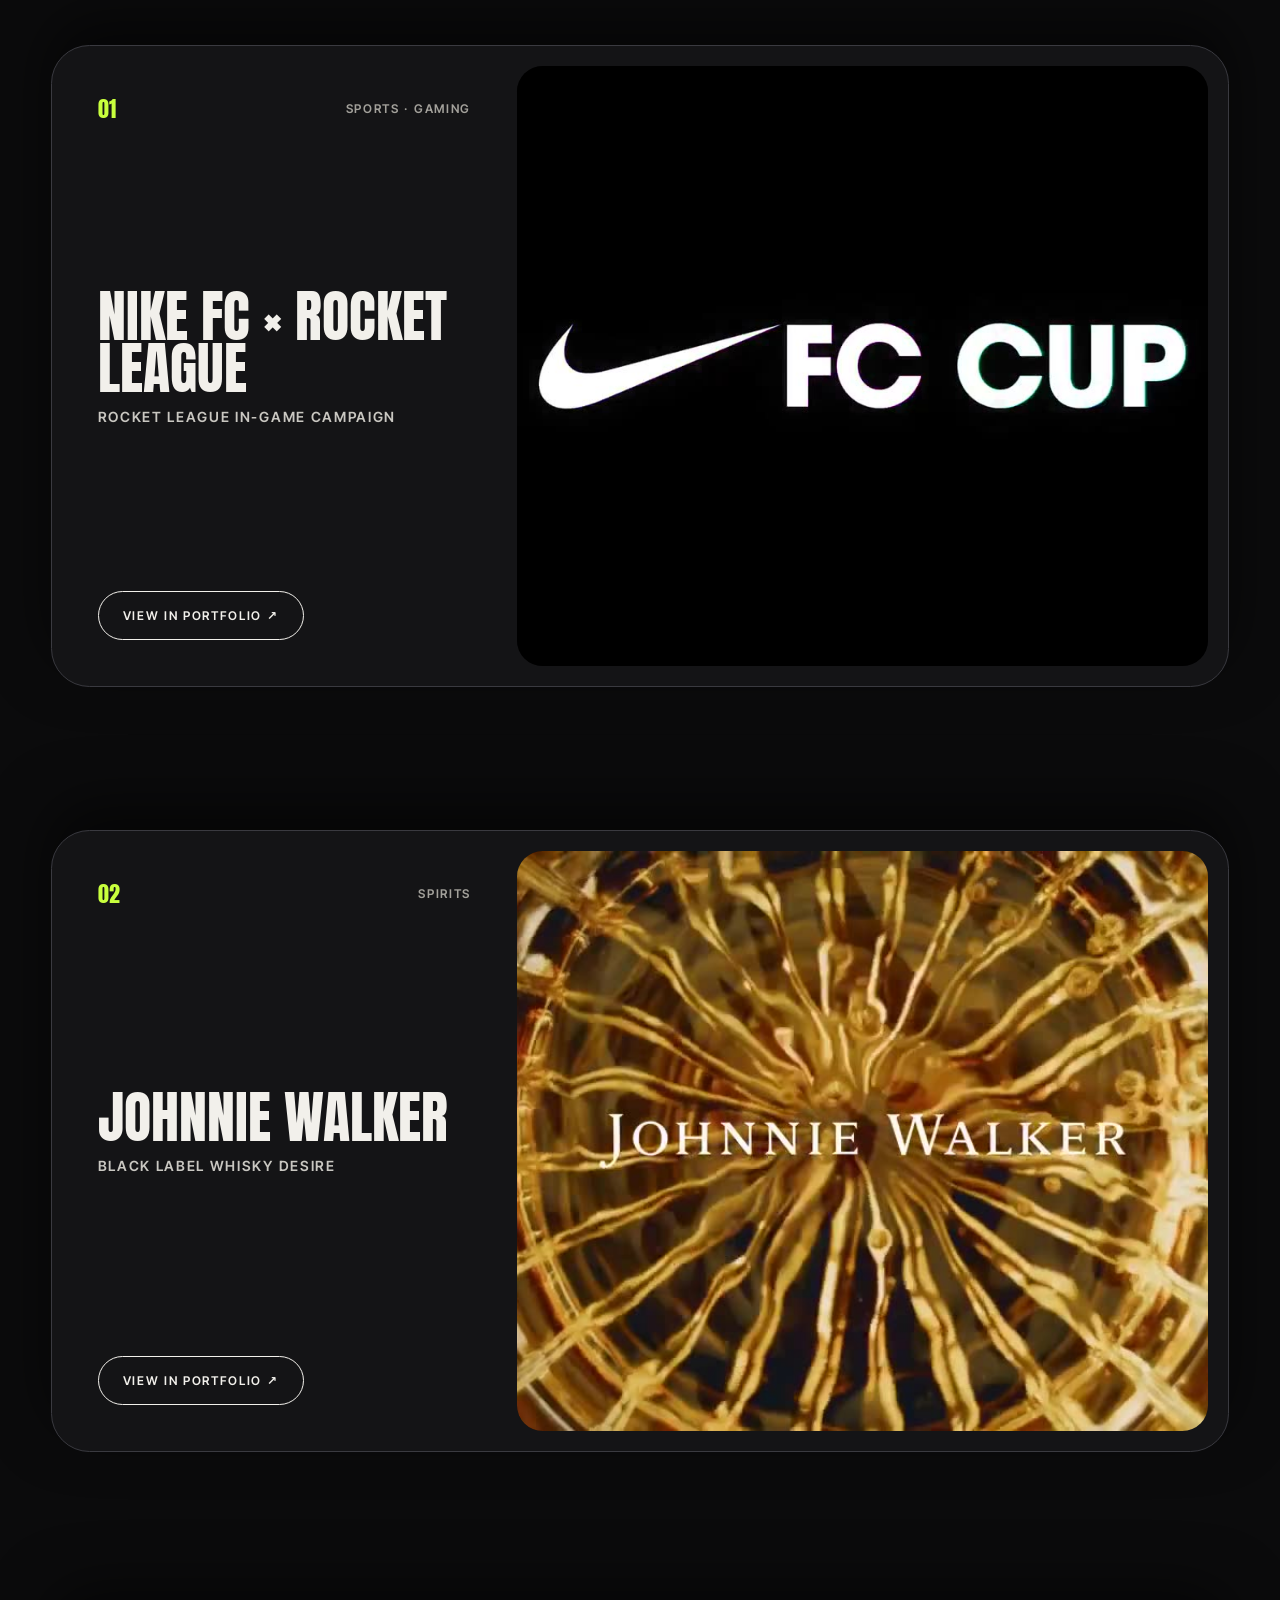
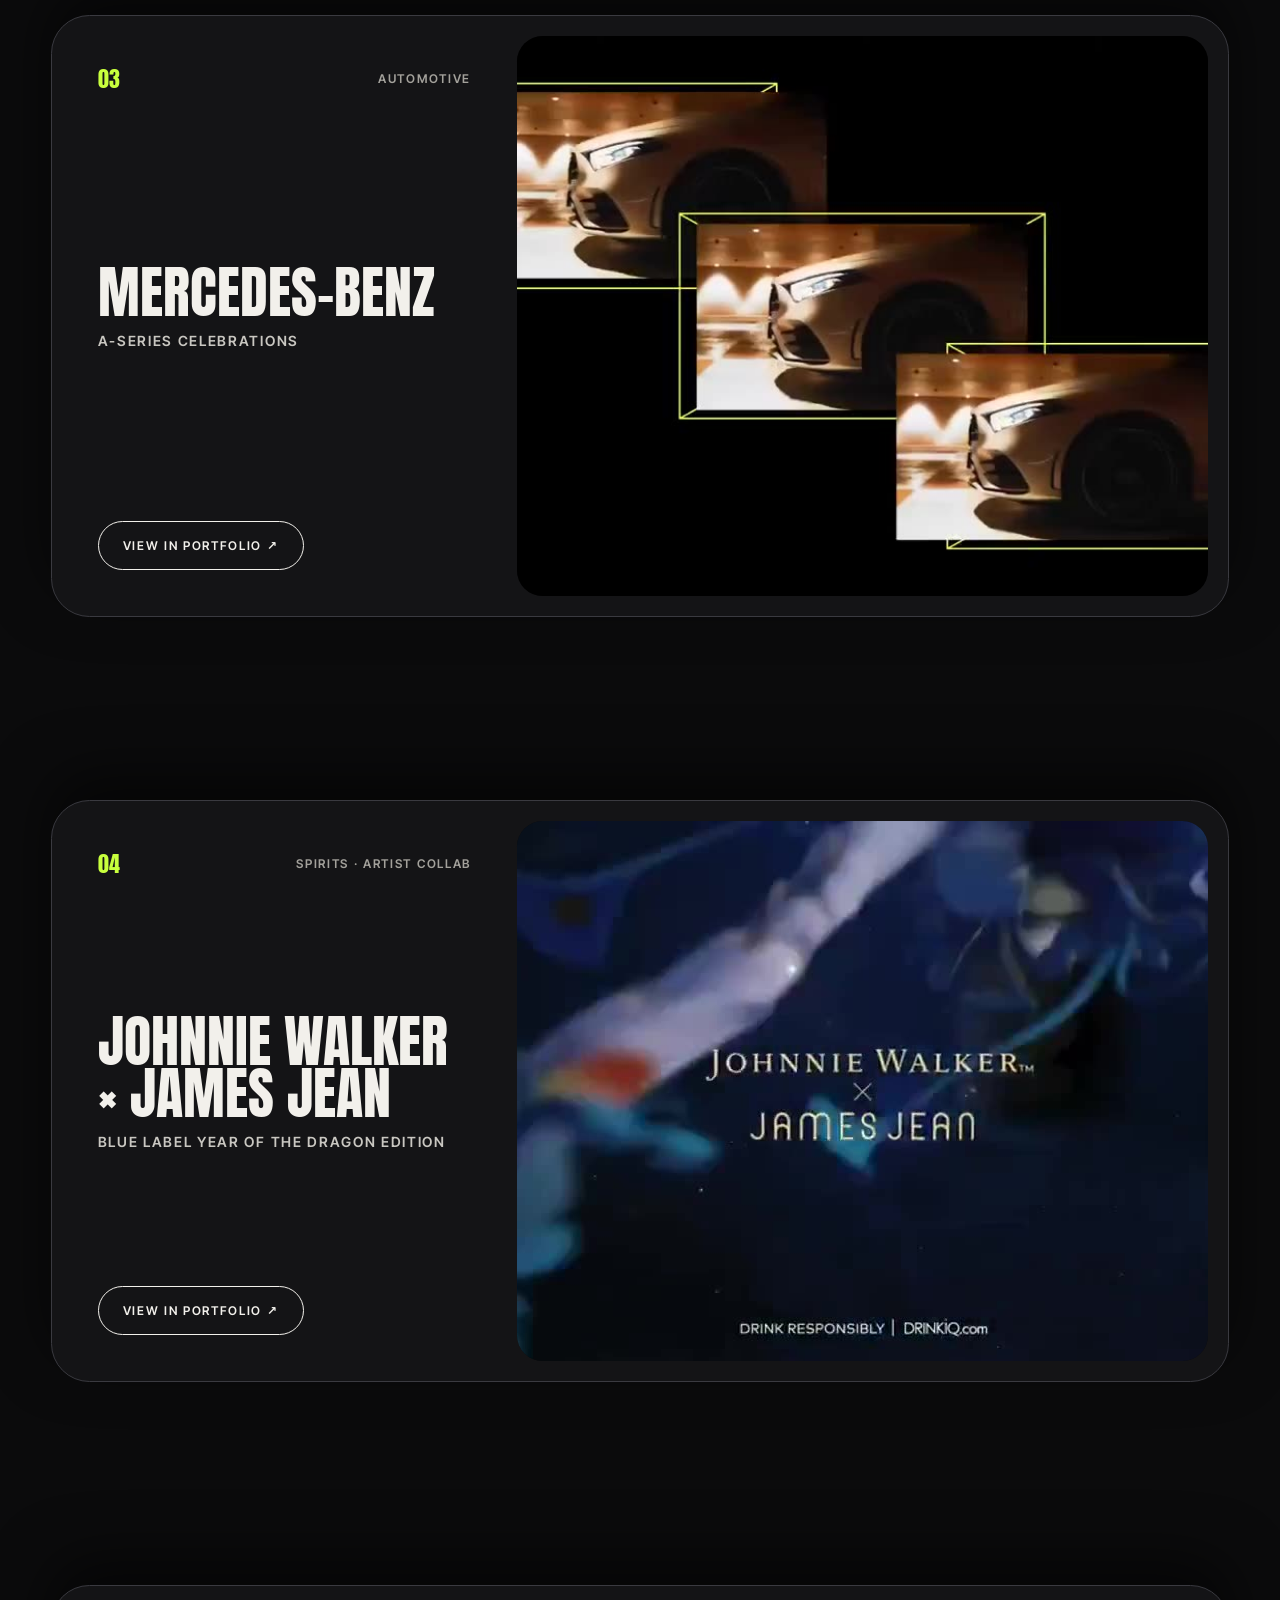
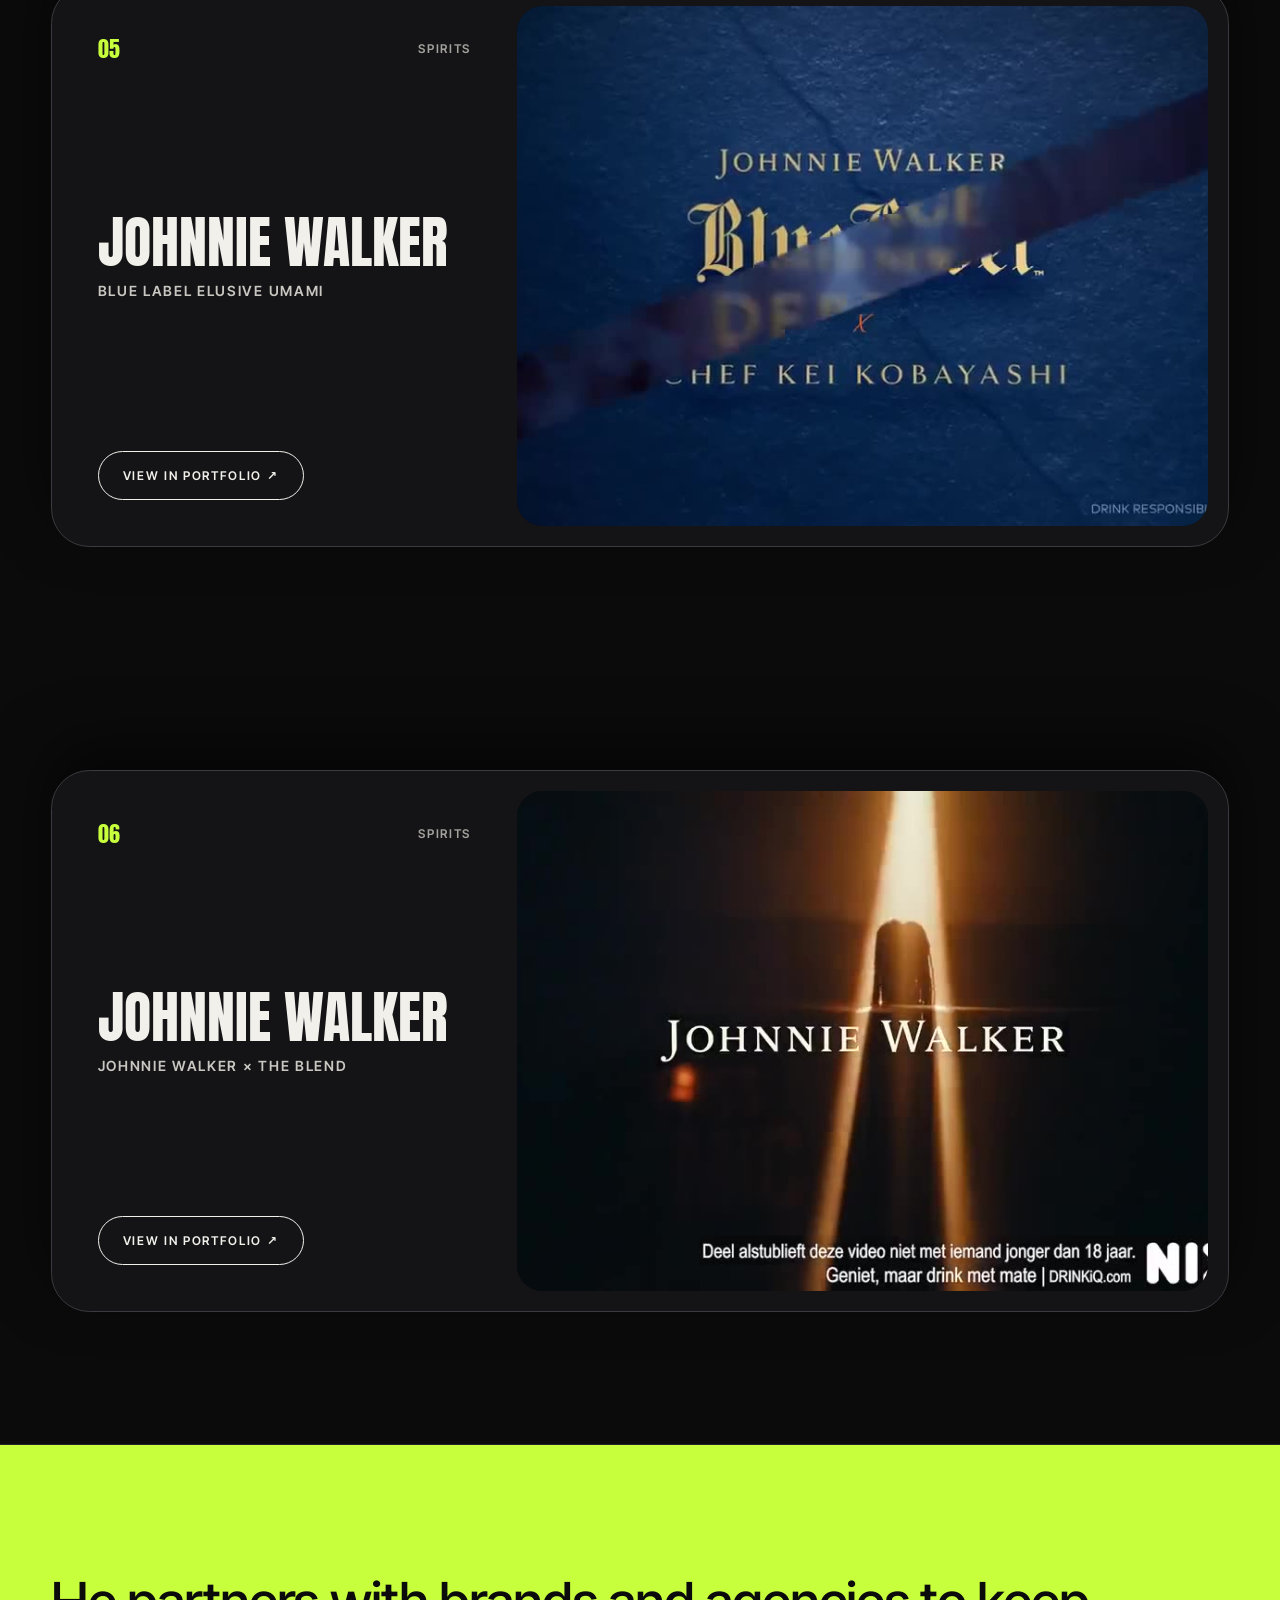
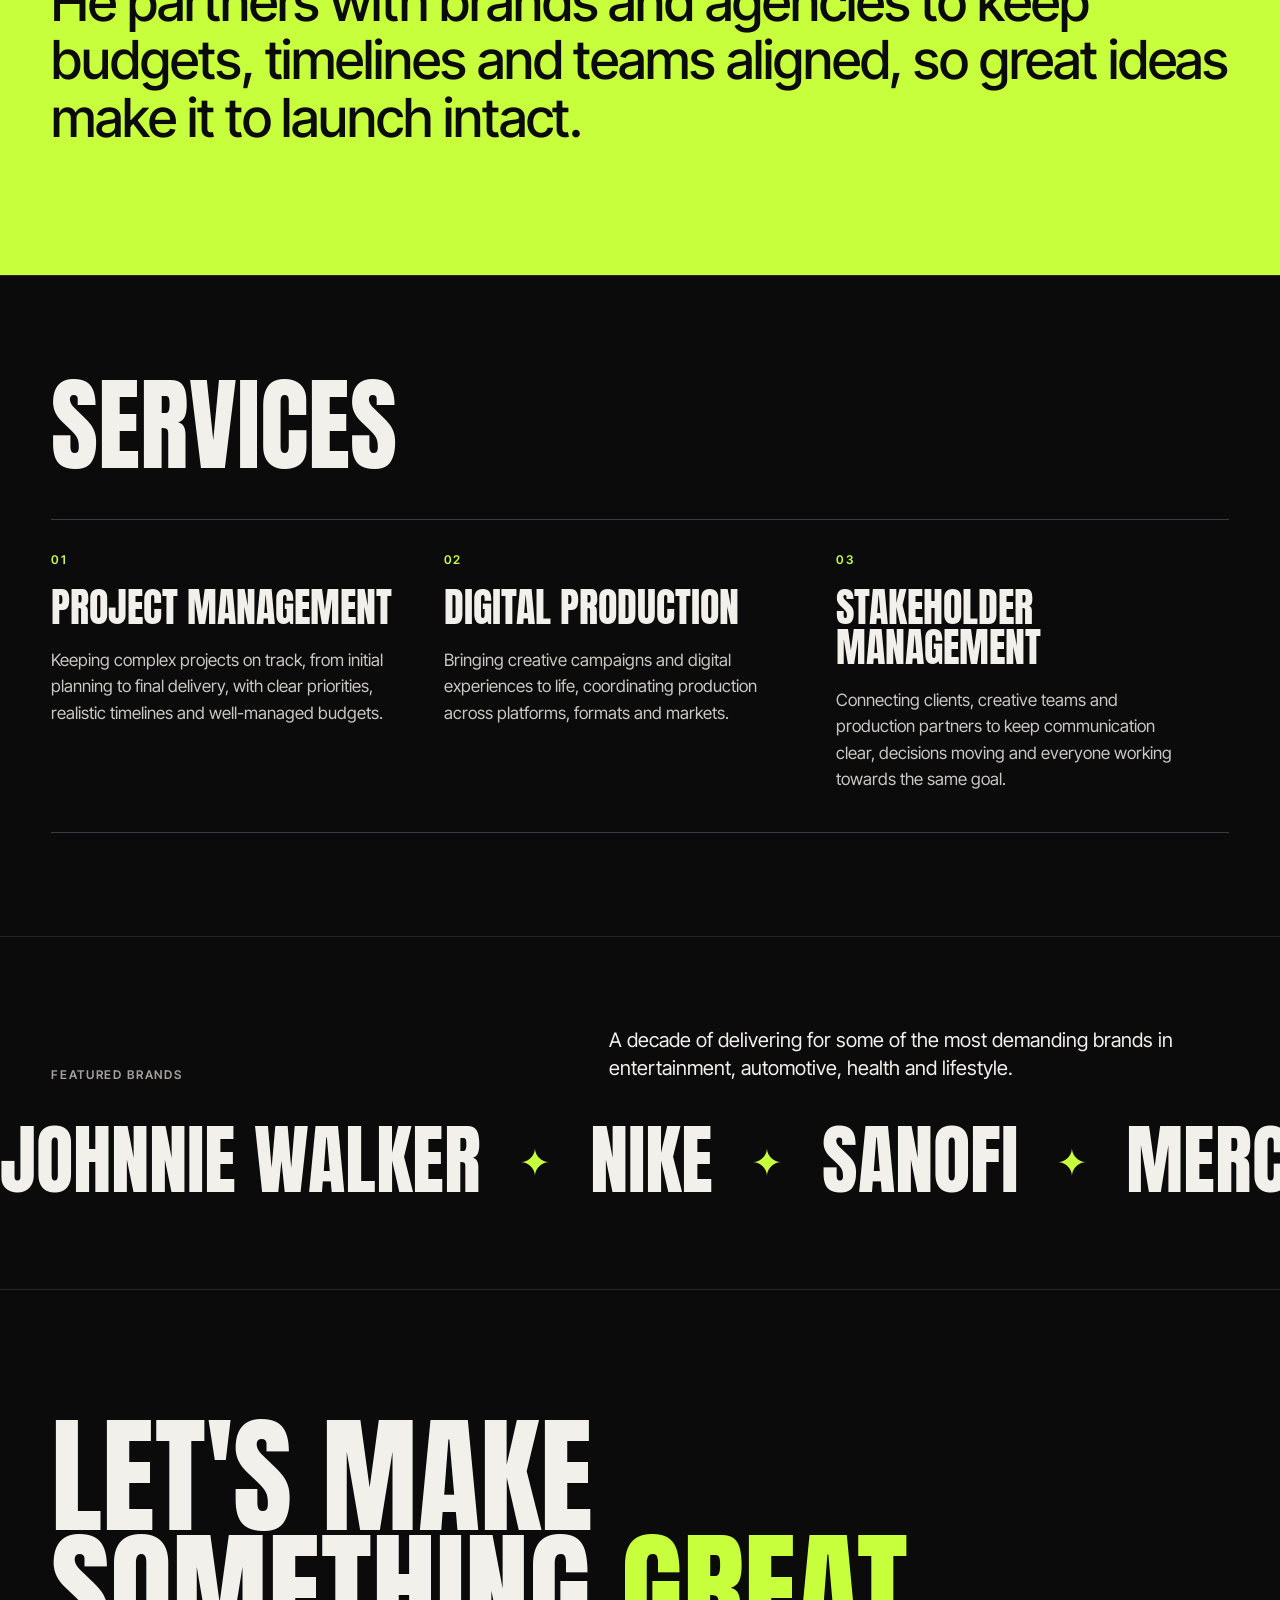
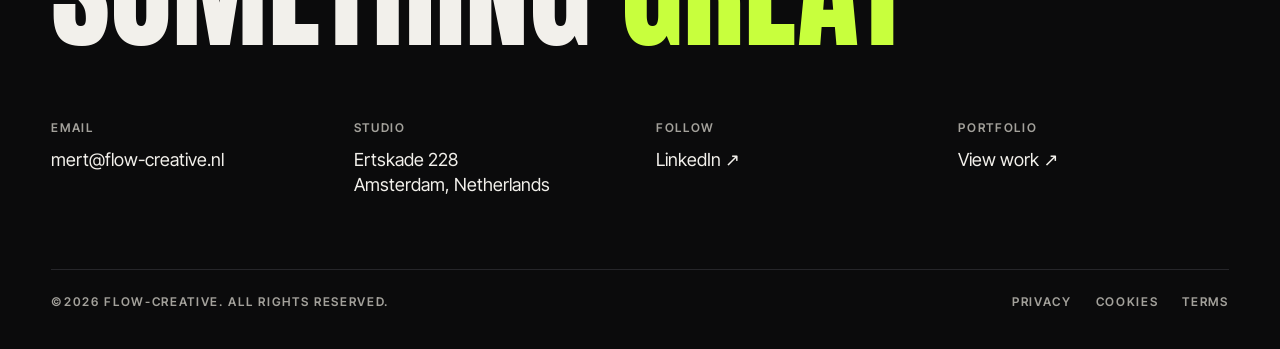
==== commit 6fc5f8d8: "Work section: sticky stacking case-study cards Co-Authored-By: Claude Opus 5.5 <noreply@anthropic.co" ====
--- a/index.html
+++ b/index.html
@@ -67,68 +67,103 @@
       <a href="https://canva.link/v7fkd1pgxncw5as" target="_blank" rel="noopener" class="btn btn-lg">VIEW ALL WORK (6)</a>
     </div>
 
-    <div class="work-grid">
-
-      <a href="https://canva.link/v7fkd1pgxncw5as" target="_blank" rel="noopener" class="tile" data-lens="130" aria-label="Johnnie Walker, Blue Label Elusive Umami. Open portfolio">
-        <video class="media" src="assets/videos/jw-blue-label-elusive-umami.mp4" poster="assets/posters/jw-blue-label-elusive-umami.jpg" autoplay muted loop playsinline aria-hidden="true"></video>
-        <div class="lens" aria-hidden="true"><video class="media" src="assets/videos/jw-blue-label-elusive-umami.mp4" muted loop playsinline></video><div class="lens-tint"></div></div>
-        <div class="tile-meta">
-          <span class="tile-brand">Johnnie Walker</span>
-          <span class="tile-title">Blue Label Elusive Umami</span>
-          <div class="tags"><span class="tag">Spirits</span></div>
-        </div>
-      </a>
-
-      <a href="https://canva.link/v7fkd1pgxncw5as" target="_blank" rel="noopener" class="tile" data-lens="130" aria-label="Johnnie Walker × James Jean, Blue Label Year of the Dragon Edition. Open portfolio">
-        <video class="media" src="assets/videos/jw-james-jean-year-of-the-dragon.mp4" poster="assets/posters/jw-james-jean-year-of-the-dragon.jpg" autoplay muted loop playsinline aria-hidden="true"></video>
-        <div class="lens" aria-hidden="true"><video class="media" src="assets/videos/jw-james-jean-year-of-the-dragon.mp4" muted loop playsinline></video><div class="lens-tint"></div></div>
-        <div class="tile-meta">
-          <span class="tile-brand">Johnnie Walker × James Jean</span>
-          <span class="tile-title">Blue Label Year of the Dragon Edition</span>
-          <div class="tags"><span class="tag">Spirits</span><span class="tag">Artist collab</span></div>
-        </div>
-      </a>
-
-      <a href="https://canva.link/v7fkd1pgxncw5as" target="_blank" rel="noopener" class="tile tile-full" data-lens="190" aria-label="Nike FC × Rocket League. Open portfolio">
-        <video class="media" src="assets/videos/nike-fc-rocket-league.mp4" poster="assets/posters/nike-fc-rocket-league.jpg" autoplay muted loop playsinline aria-hidden="true"></video>
-        <div class="lens" aria-hidden="true"><video class="media" src="assets/videos/nike-fc-rocket-league.mp4" muted loop playsinline></video><div class="lens-tint"></div></div>
-        <div class="tile-meta">
-          <span class="tile-brand">Nike FC × Rocket League</span>
-          <span class="tile-title">Rocket League in-game campaign</span>
-          <div class="tags"><span class="tag tag-accent">Featured</span><span class="tag">Sports</span><span class="tag">Gaming</span></div>
-        </div>
-      </a>
-
-      <a href="https://canva.link/v7fkd1pgxncw5as" target="_blank" rel="noopener" class="tile" data-lens="130" aria-label="Johnnie Walker × The Blend. Open portfolio">
-        <video class="media" src="assets/videos/jw-the-blend.mp4" poster="assets/posters/jw-the-blend.jpg" autoplay muted loop playsinline aria-hidden="true"></video>
-        <div class="lens" aria-hidden="true"><video class="media" src="assets/videos/jw-the-blend.mp4" muted loop playsinline></video><div class="lens-tint"></div></div>
-        <div class="tile-meta">
-          <span class="tile-brand">Johnnie Walker</span>
-          <span class="tile-title">Johnnie Walker × The Blend</span>
-          <div class="tags"><span class="tag">Spirits</span></div>
-        </div>
-      </a>
-
-      <a href="https://canva.link/v7fkd1pgxncw5as" target="_blank" rel="noopener" class="tile" data-lens="130" aria-label="Johnnie Walker, Black Label Whisky Desire. Open portfolio">
-        <video class="media" src="assets/videos/jw-black-label-whisky-desire.mp4" poster="assets/posters/jw-black-label-whisky-desire.jpg" autoplay muted loop playsinline aria-hidden="true"></video>
-        <div class="lens" aria-hidden="true"><video class="media" src="assets/videos/jw-black-label-whisky-desire.mp4" muted loop playsinline></video><div class="lens-tint"></div></div>
-        <div class="tile-meta">
-          <span class="tile-brand">Johnnie Walker</span>
-          <span class="tile-title">Black Label Whisky Desire</span>
-          <div class="tags"><span class="tag">Spirits</span></div>
-        </div>
-      </a>
-
-      <a href="https://canva.link/v7fkd1pgxncw5as" target="_blank" rel="noopener" class="tile tile-full tile-narrow" data-lens="150" aria-label="Mercedes-Benz, A-Series Celebrations. Open portfolio">
-        <video class="media" src="assets/videos/mercedes-benz-a-series-celebrations.mp4" poster="assets/posters/mercedes-benz-a-series-celebrations.jpg" autoplay muted loop playsinline aria-hidden="true"></video>
-        <div class="lens" aria-hidden="true"><video class="media" src="assets/videos/mercedes-benz-a-series-celebrations.mp4" muted loop playsinline></video><div class="lens-tint"></div></div>
-        <div class="tile-meta">
-          <span class="tile-brand">Mercedes-Benz</span>
-          <span class="tile-title">A-Series Celebrations</span>
-          <div class="tags"><span class="tag">Automotive</span></div>
-        </div>
-      </a>
-
+    <div class="stack" data-stack>
+      <div class="stack-slot">
+        <article class="stack-card" style="--i:0">
+          <div class="case-text">
+            <div class="case-top"><span class="case-num">01</span><span class="label">SPORTS · GAMING</span></div>
+            <div class="case-head">
+              <h3 class="case-brand">Nike FC × Rocket League</h3>
+              <p class="case-title">Rocket League in-game campaign</p>
+            </div>
+            <a href="https://canva.link/v7fkd1pgxncw5as" target="_blank" rel="noopener" class="btn btn-lg case-link" aria-label="Nike FC × Rocket League, Rocket League in-game campaign. View in portfolio">VIEW IN PORTFOLIO ↗</a>
+          </div>
+          <a href="https://canva.link/v7fkd1pgxncw5as" target="_blank" rel="noopener" class="case-media" data-lens="150" tabindex="-1" aria-hidden="true">
+            <video class="media" src="assets/videos/nike-fc-rocket-league.mp4" poster="assets/posters/nike-fc-rocket-league.jpg" autoplay muted loop playsinline></video>
+            <span class="lens"><video class="media" src="assets/videos/nike-fc-rocket-league.mp4" muted loop playsinline></video><span class="lens-tint"></span></span>
+          </a>
+        </article>
+      </div>
+      <div class="stack-slot">
+        <article class="stack-card" style="--i:1">
+          <div class="case-text">
+            <div class="case-top"><span class="case-num">02</span><span class="label">SPIRITS</span></div>
+            <div class="case-head">
+              <h3 class="case-brand">Johnnie Walker</h3>
+              <p class="case-title">Black Label Whisky Desire</p>
+            </div>
+            <a href="https://canva.link/v7fkd1pgxncw5as" target="_blank" rel="noopener" class="btn btn-lg case-link" aria-label="Johnnie Walker, Black Label Whisky Desire. View in portfolio">VIEW IN PORTFOLIO ↗</a>
+          </div>
+          <a href="https://canva.link/v7fkd1pgxncw5as" target="_blank" rel="noopener" class="case-media" data-lens="150" tabindex="-1" aria-hidden="true">
+            <video class="media" src="assets/videos/jw-black-label-whisky-desire.mp4" poster="assets/posters/jw-black-label-whisky-desire.jpg" autoplay muted loop playsinline></video>
+            <span class="lens"><video class="media" src="assets/videos/jw-black-label-whisky-desire.mp4" muted loop playsinline></video><span class="lens-tint"></span></span>
+          </a>
+        </article>
+      </div>
+      <div class="stack-slot">
+        <article class="stack-card" style="--i:2">
+          <div class="case-text">
+            <div class="case-top"><span class="case-num">03</span><span class="label">AUTOMOTIVE</span></div>
+            <div class="case-head">
+              <h3 class="case-brand">Mercedes-Benz</h3>
+              <p class="case-title">A-Series Celebrations</p>
+            </div>
+            <a href="https://canva.link/v7fkd1pgxncw5as" target="_blank" rel="noopener" class="btn btn-lg case-link" aria-label="Mercedes-Benz, A-Series Celebrations. View in portfolio">VIEW IN PORTFOLIO ↗</a>
+          </div>
+          <a href="https://canva.link/v7fkd1pgxncw5as" target="_blank" rel="noopener" class="case-media" data-lens="150" tabindex="-1" aria-hidden="true">
+            <video class="media" src="assets/videos/mercedes-benz-a-series-celebrations.mp4" poster="assets/posters/mercedes-benz-a-series-celebrations.jpg" autoplay muted loop playsinline></video>
+            <span class="lens"><video class="media" src="assets/videos/mercedes-benz-a-series-celebrations.mp4" muted loop playsinline></video><span class="lens-tint"></span></span>
+          </a>
+        </article>
+      </div>
+      <div class="stack-slot">
+        <article class="stack-card" style="--i:3">
+          <div class="case-text">
+            <div class="case-top"><span class="case-num">04</span><span class="label">SPIRITS · ARTIST COLLAB</span></div>
+            <div class="case-head">
+              <h3 class="case-brand">Johnnie Walker × James Jean</h3>
+              <p class="case-title">Blue Label Year of the Dragon Edition</p>
+            </div>
+            <a href="https://canva.link/v7fkd1pgxncw5as" target="_blank" rel="noopener" class="btn btn-lg case-link" aria-label="Johnnie Walker × James Jean, Blue Label Year of the Dragon Edition. View in portfolio">VIEW IN PORTFOLIO ↗</a>
+          </div>
+          <a href="https://canva.link/v7fkd1pgxncw5as" target="_blank" rel="noopener" class="case-media" data-lens="150" tabindex="-1" aria-hidden="true">
+            <video class="media" src="assets/videos/jw-james-jean-year-of-the-dragon.mp4" poster="assets/posters/jw-james-jean-year-of-the-dragon.jpg" autoplay muted loop playsinline></video>
+            <span class="lens"><video class="media" src="assets/videos/jw-james-jean-year-of-the-dragon.mp4" muted loop playsinline></video><span class="lens-tint"></span></span>
+          </a>
+        </article>
+      </div>
+      <div class="stack-slot">
+        <article class="stack-card" style="--i:4">
+          <div class="case-text">
+            <div class="case-top"><span class="case-num">05</span><span class="label">SPIRITS</span></div>
+            <div class="case-head">
+              <h3 class="case-brand">Johnnie Walker</h3>
+              <p class="case-title">Blue Label Elusive Umami</p>
+            </div>
+            <a href="https://canva.link/v7fkd1pgxncw5as" target="_blank" rel="noopener" class="btn btn-lg case-link" aria-label="Johnnie Walker, Blue Label Elusive Umami. View in portfolio">VIEW IN PORTFOLIO ↗</a>
+          </div>
+          <a href="https://canva.link/v7fkd1pgxncw5as" target="_blank" rel="noopener" class="case-media" data-lens="150" tabindex="-1" aria-hidden="true">
+            <video class="media" src="assets/videos/jw-blue-label-elusive-umami.mp4" poster="assets/posters/jw-blue-label-elusive-umami.jpg" autoplay muted loop playsinline></video>
+            <span class="lens"><video class="media" src="assets/videos/jw-blue-label-elusive-umami.mp4" muted loop playsinline></video><span class="lens-tint"></span></span>
+          </a>
+        </article>
+      </div>
+      <div class="stack-slot">
+        <article class="stack-card" style="--i:5">
+          <div class="case-text">
+            <div class="case-top"><span class="case-num">06</span><span class="label">SPIRITS</span></div>
+            <div class="case-head">
+              <h3 class="case-brand">Johnnie Walker</h3>
+              <p class="case-title">Johnnie Walker × The Blend</p>
+            </div>
+            <a href="https://canva.link/v7fkd1pgxncw5as" target="_blank" rel="noopener" class="btn btn-lg case-link" aria-label="Johnnie Walker, Johnnie Walker × The Blend. View in portfolio">VIEW IN PORTFOLIO ↗</a>
+          </div>
+          <a href="https://canva.link/v7fkd1pgxncw5as" target="_blank" rel="noopener" class="case-media" data-lens="150" tabindex="-1" aria-hidden="true">
+            <video class="media" src="assets/videos/jw-the-blend.mp4" poster="assets/posters/jw-the-blend.jpg" autoplay muted loop playsinline></video>
+            <span class="lens"><video class="media" src="assets/videos/jw-the-blend.mp4" muted loop playsinline></video><span class="lens-tint"></span></span>
+          </a>
+        </article>
+      </div>
     </div>
   </section>
 
--- a/assets/css/styles.css
+++ b/assets/css/styles.css
@@ -208,16 +208,74 @@
 }
 .work-title { display: flex; flex-direction: column; gap: 14px; }
 
-.work-grid {
-  max-width: 1440px;
-  margin: 0 auto;
-  padding: 0 var(--gutter) clamp(32px, 5vw, 72px);
-  display: grid;
-  grid-template-columns: repeat(2, minmax(0, 1fr));
-  gap: 12px;
-}
-@media (max-width: 900px) {
-  .work-grid { grid-template-columns: minmax(0, 1fr); }
+/* Work: sticky stacking case studies */
+
+.stack { position: relative; padding-bottom: 12vh; }
+
+.stack-slot {
+  position: sticky;
+  top: 0;
+  height: 85vh;
+  min-height: 560px;
+  display: flex;
+  justify-content: center;
+  align-items: flex-start;
+  padding: clamp(80px, 11vh, 112px) var(--gutter) 0;
+}
+
+.stack-card {
+  position: relative;
+  top: calc(var(--i) * 20px);
+  width: min(1328px, 100%);
+  height: calc(100% - 24px - var(--i) * 20px);
+  display: flex;
+  gap: clamp(12px, 1.6vw, 20px);
+  padding: clamp(12px, 1.6vw, 20px);
+  border-radius: clamp(24px, 3vw, 40px);
+  border: 1px solid var(--line-strong);
+  background: #141416;
+  box-shadow: 0 -24px 60px rgba(0, 0, 0, 0.55);
+  transform-origin: top center;
+  will-change: transform;
+}
+
+.case-text {
+  flex: 1 1 38%;
+  min-width: 0;
+  display: flex;
+  flex-direction: column;
+  justify-content: space-between;
+  gap: 24px;
+  padding: clamp(12px, 2vw, 32px);
+}
+.case-top { display: flex; justify-content: space-between; align-items: center; gap: 12px; }
+.case-num { font-family: var(--display); font-size: 22px; color: var(--accent); }
+.case-head { display: flex; flex-direction: column; gap: 14px; }
+.case-brand { margin: 0; font-family: var(--display); font-weight: 400; font-size: clamp(36px, 4.4vw, 72px); line-height: 0.92; text-transform: uppercase; }
+.case-title { margin: 0; font-size: 14px; font-weight: 600; letter-spacing: 0.12em; text-transform: uppercase; color: var(--text-soft); }
+.case-link { align-self: flex-start; }
+
+.case-media {
+  --x: 50%;
+  --y: 50%;
+  --r: 0px;
+  flex: 1 1 62%;
+  min-width: 0;
+  position: relative;
+  display: block;
+  overflow: hidden;
+  border-radius: clamp(16px, 2vw, 28px);
+  background: var(--bg);
+  transition: --r .45s cubic-bezier(.2, .8, .2, 1);
+}
+.case-media:hover .media { transform: scale(1.04); }
+
+@media (max-width: 860px) {
+  .stack-slot { height: 88vh; padding-top: 184px; }
+  .stack-card { flex-direction: column-reverse; }
+  .case-media { flex: 1 1 auto; min-height: 0; }
+  .case-text { flex: 0 0 auto; gap: 16px; padding: 8px 8px 12px; }
+  .case-brand { font-size: clamp(30px, 8vw, 44px); }
 }
 
 .tile {
